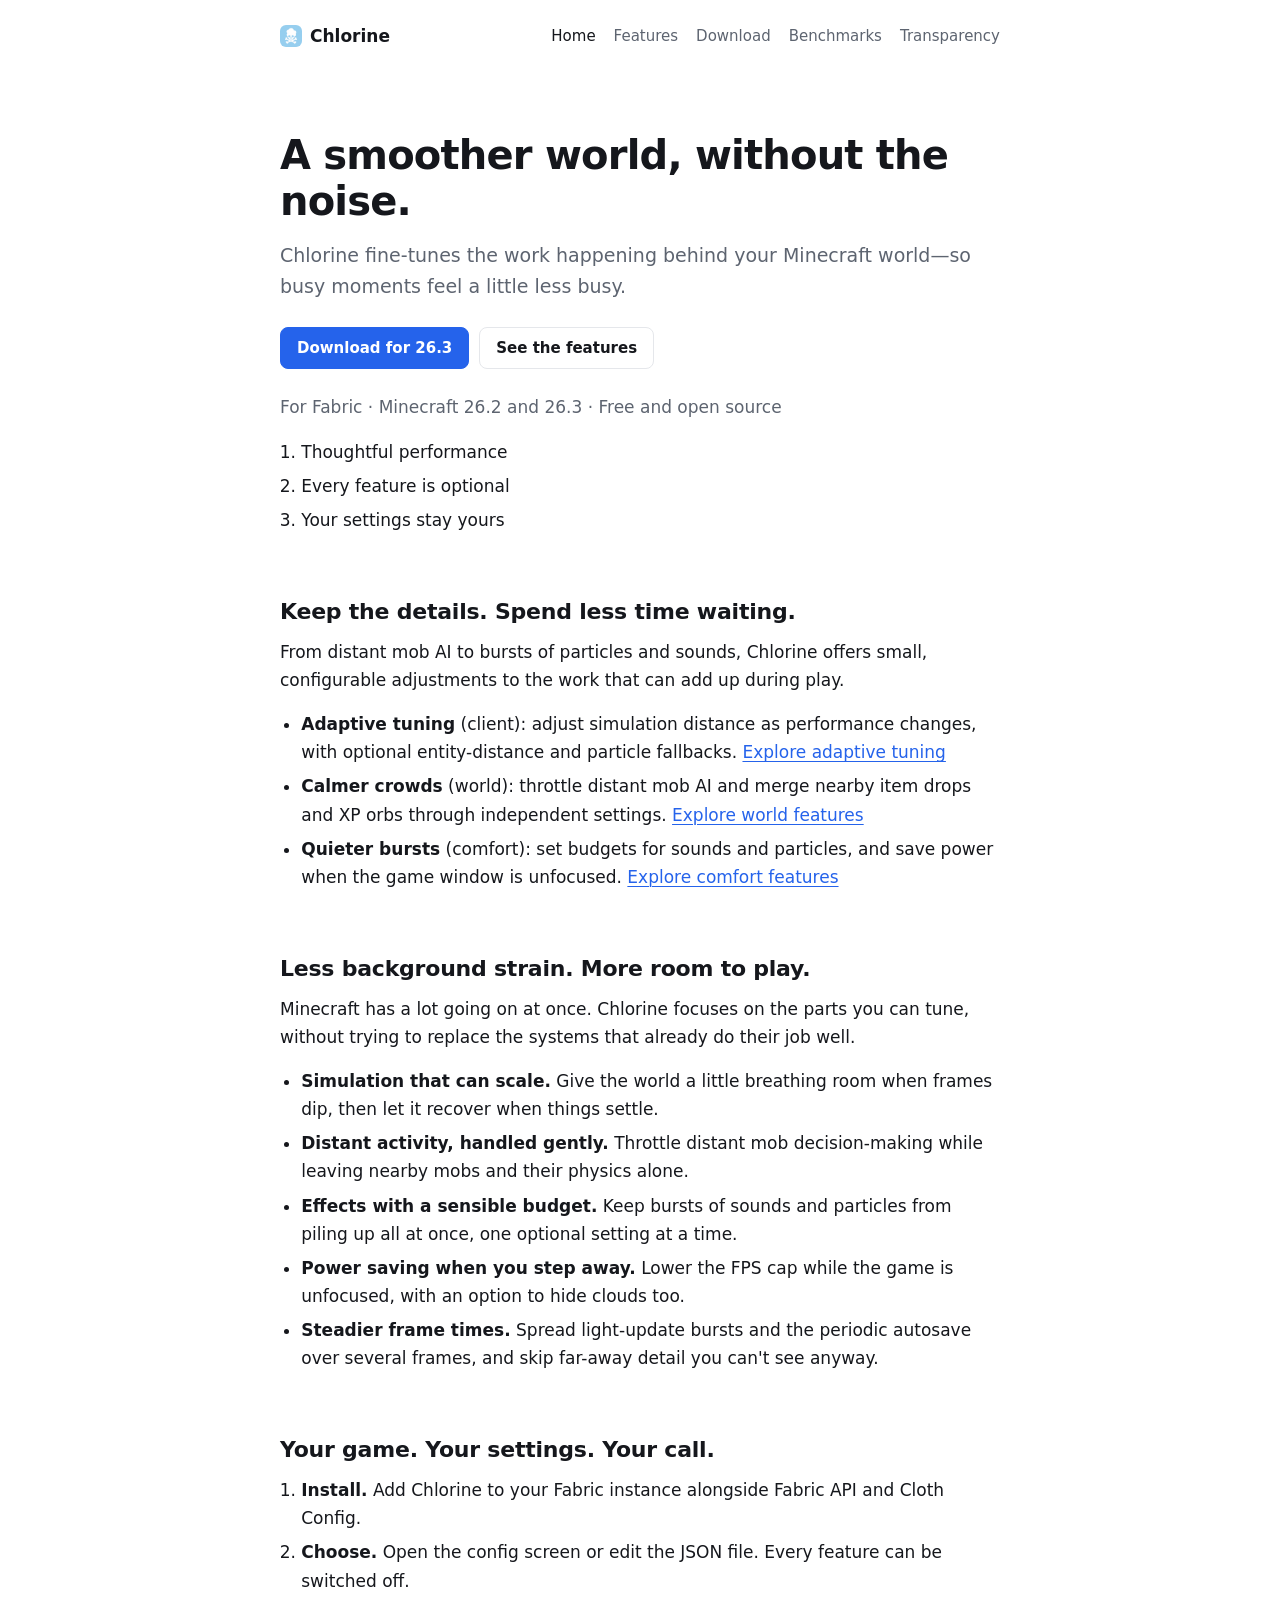
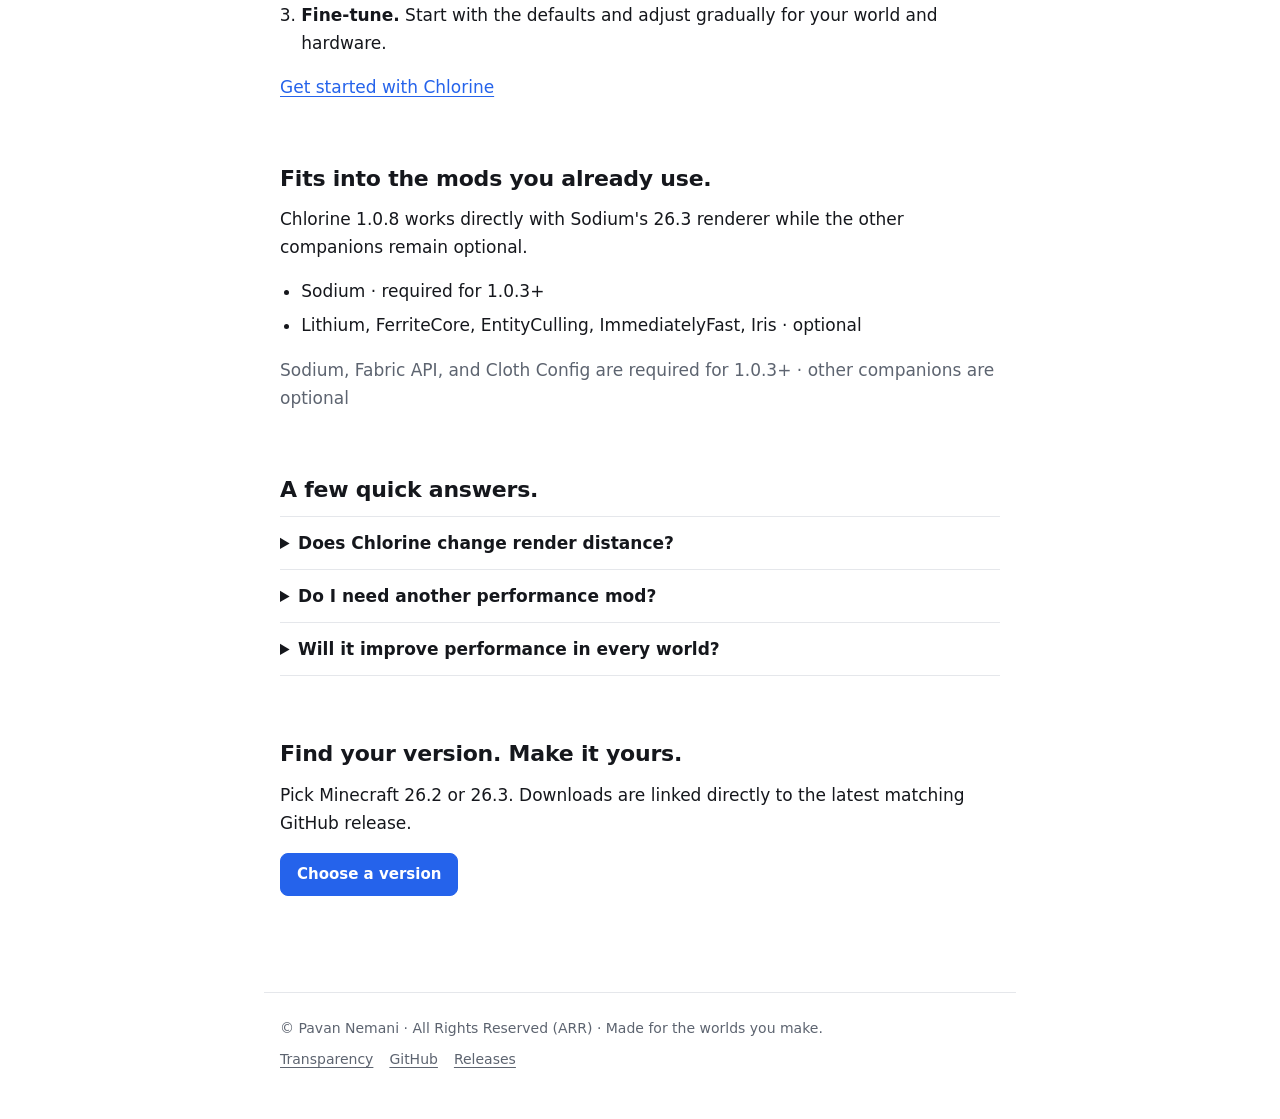
==== index.html @ cafe58a8 "Rebuild as a barebones, minimal site Plain HTML in one centred column: system fonts, one accent colo" ====
<!doctype html>
<html lang="en">
<head>
<meta charset="utf-8">
<meta name="viewport" content="width=device-width, initial-scale=1">
<meta name="description" content="Chlorine is a configurable Fabric performance and power-management mod for Minecraft.">
<title>Chlorine</title>
<link rel="icon" type="image/png" href="assets/chlorine-icon.png">
<link rel="stylesheet" href="assets/liquid-glass.css?v=2">
<link rel="stylesheet" href="assets/site.css?v=13">
<script src="assets/liquid-glass.js?v=2" data-auto defer></script>
</head>
<body>
<header class="header" data-glass="60">
  <a class="name" href="index.html"><img src="assets/chlorine-icon.png" alt="" width="22" height="22">Chlorine</a>
  <nav aria-label="Main">
    <a href="index.html" aria-current="page">Home</a>
    <a href="features.html">Features</a>
    <a href="downloads.html">Download</a>
    <a href="benchmarks.html">Benchmarks</a>
    <a href="transparency.html">Transparency</a>
  </nav>
</header>

<main>
<h1>A smoother world, without the noise.</h1>
<p class="lead">Chlorine fine-tunes the work happening behind your Minecraft world—so busy moments feel a little less busy.</p>
<div class="actions">
  <a class="button primary" href="downloads.html?version=26.3">Download for 26.3</a>
  <a class="button" href="features.html">See the features</a>
</div>
<p class="muted">For Fabric · Minecraft 26.2 and 26.3 · Free and open source</p>
<ol>
  <li>Thoughtful performance</li>
  <li>Every feature is optional</li>
  <li>Your settings stay yours</li>
</ol>

<h2>Keep the details. Spend less time waiting.</h2>
<p>From distant mob AI to bursts of particles and sounds, Chlorine offers small, configurable adjustments to the work that can add up during play.</p>
<ul>
  <li><strong>Adaptive tuning</strong> (client): adjust simulation distance as performance changes, with optional entity-distance and particle fallbacks. <a href="features.html#adaptive">Explore adaptive tuning</a></li>
  <li><strong>Calmer crowds</strong> (world): throttle distant mob AI and merge nearby item drops and XP orbs through independent settings. <a href="features.html#world">Explore world features</a></li>
  <li><strong>Quieter bursts</strong> (comfort): set budgets for sounds and particles, and save power when the game window is unfocused. <a href="features.html#comfort">Explore comfort features</a></li>
</ul>

<h2>Less background strain. More room to play.</h2>
<p>Minecraft has a lot going on at once. Chlorine focuses on the parts you can tune, without trying to replace the systems that already do their job well.</p>
<ul>
  <li><strong>Simulation that can scale.</strong> Give the world a little breathing room when frames dip, then let it recover when things settle.</li>
  <li><strong>Distant activity, handled gently.</strong> Throttle distant mob decision-making while leaving nearby mobs and their physics alone.</li>
  <li><strong>Effects with a sensible budget.</strong> Keep bursts of sounds and particles from piling up all at once, one optional setting at a time.</li>
  <li><strong>Power saving when you step away.</strong> Lower the FPS cap while the game is unfocused, with an option to hide clouds too.</li>
  <li><strong>Steadier frame times.</strong> Spread light-update bursts and the periodic autosave over several frames, and skip far-away detail you can't see anyway.</li>
</ul>

<h2>Your game. Your settings. Your call.</h2>
<ol>
  <li><strong>Install.</strong> Add Chlorine to your Fabric instance alongside Fabric API and Cloth Config.</li>
  <li><strong>Choose.</strong> Open the config screen or edit the JSON file. Every feature can be switched off.</li>
  <li><strong>Fine-tune.</strong> Start with the defaults and adjust gradually for your world and hardware.</li>
</ol>
<p><a href="downloads.html">Get started with Chlorine</a></p>

<h2>Fits into the mods you already use.</h2>
<p>Chlorine 1.0.8 works directly with Sodium's 26.3 renderer while the other companions remain optional.</p>
<ul>
  <li>Sodium · required for 1.0.3+</li>
  <li>Lithium, FerriteCore, EntityCulling, ImmediatelyFast, Iris · optional</li>
</ul>
<p class="muted">Sodium, Fabric API, and Cloth Config are required for 1.0.3+ · other companions are optional</p>

<h2>A few quick answers.</h2>
<div class="faq">
  <details><summary>Does Chlorine change render distance?</summary><p>No. Its adaptive tuning works with simulation distance; render distance is intentionally left alone to avoid expensive chunk render graph rebuilds.</p></details>
  <details><summary>Do I need another performance mod?</summary><p>For Chlorine 1.0.3+ on Minecraft 26.3, Sodium 0.9.2 or newer is required because the workload governor integrates with Sodium's renderer. Lithium, FerriteCore, EntityCulling, ImmediatelyFast, and Iris remain optional.</p></details>
  <details><summary>Will it improve performance in every world?</summary><p>Results depend on your hardware, world, entity count, and mod setup. Chlorine provides configurable tools, not a universal FPS guarantee.</p></details>
</div>

<h2>Find your version. Make it yours.</h2>
<p>Pick Minecraft 26.2 or 26.3. Downloads are linked directly to the latest matching GitHub release.</p>
<p><a class="button primary" href="downloads.html">Choose a version</a></p>
</main>

<footer>
  <p>&copy; Pavan Nemani · All Rights Reserved (ARR) · Made for the worlds you make.</p>
  <nav aria-label="Footer"><a href="transparency.html">Transparency</a><a href="https://github.com/ophidianp/chlorine">GitHub</a><a href="https://github.com/ophidianp/chlorine/releases">Releases</a></nav>
</footer>
</body>
</html>
---- assets/site.css ----
/* Chlorine website: a barebones, minimal layout.
   One centred column, system fonts, one accent colour, light/dark from the visitor's system.
   The header is the only liquid-glass surface (liquid-glass.css + .js); everything else is
   plain text, lists and tables on a flat page. */

:root {
  color-scheme: light dark;
  --accent: #2563eb;
  --on-accent: #ffffff;
  --bg: #ffffff;
  --text: #15171c;
  --muted: #5d6470;
  --line: #e5e7eb;
  --soft: #f4f5f7;
  --max: 720px;
  --mono: ui-monospace, "SF Mono", "Cascadia Mono", Menlo, Consolas, monospace;
  /* liquid glass, header only */
  --g-tint: rgba(255, 255, 255, 0.55);
  --g-edge: rgba(255, 255, 255, 0.7);
  --g-edge-dark: rgba(0, 0, 0, 0.08);
  --g-shadow-a: 0.12;
  --lens-bg: rgba(0, 0, 0, 0.05);
}
@media (prefers-color-scheme: dark) {
  :root {
    --accent: #7aa2ff;
    --on-accent: #0b0d12;
    --bg: #0d0f13;
    --text: #e7e9ee;
    --muted: #9aa1ad;
    --line: #23272f;
    --soft: #161920;
    --g-tint: rgba(13, 15, 19, 0.5);
    --g-edge: rgba(255, 255, 255, 0.1);
    --g-edge-dark: rgba(0, 0, 0, 0.4);
    --g-shadow-a: 0.3;
    --lens-bg: rgba(255, 255, 255, 0.08);
  }
}

* { box-sizing: border-box; }
html { -webkit-text-size-adjust: 100%; scroll-padding-top: 88px; }
body {
  margin: 0;
  background: var(--bg);
  color: var(--text);
  font: 17px/1.65 system-ui, -apple-system, "Segoe UI", Roboto, sans-serif;
  -webkit-font-smoothing: antialiased;
}
a { color: var(--accent); text-underline-offset: 3px; text-decoration-thickness: 1px; }
a:hover { text-decoration-thickness: 2px; }
img { max-width: 100%; height: auto; }
code, pre, kbd { font-family: var(--mono); font-size: 0.88em; }
code { padding: 0.1em 0.35em; border-radius: 4px; background: var(--soft); }
kbd { padding: 0.05em 0.4em; border: 1px solid var(--line); border-radius: 4px; white-space: nowrap; }
pre { max-width: 100%; padding: 12px 14px; border-radius: 8px; background: var(--soft); overflow-x: auto; line-height: 1.5; }
video.video { display: block; width: 100%; margin: 8px 0 16px; border-radius: 10px; background: #000; }
:focus-visible { outline: 2px solid var(--accent); outline-offset: 2px; }

/* header: the one glass element */
.header {
  position: sticky; top: 12px; z-index: 10;
  display: flex; flex-wrap: wrap; align-items: center; gap: 6px 20px;
  width: min(var(--max) + 32px, 100% - 24px);
  margin: 12px auto 0;
  padding: 10px 16px;
  border-radius: 14px;
}
.header .name { display: flex; align-items: center; gap: 8px; margin-right: auto; color: var(--text); font-weight: 650; text-decoration: none; }
.header .name img { width: 22px; height: 22px; border-radius: 6px; }
.header nav { display: flex; flex-wrap: wrap; gap: 2px 18px; }
.header nav a { color: var(--muted); font-size: 15px; text-decoration: none; }
.header nav a:hover, .header nav a[aria-current="page"] { color: var(--text); }

/* page */
main { max-width: calc(var(--max) + 32px); margin: 0 auto; padding: 72px 16px 0; }
h1 { margin: 0 0 16px; font-size: clamp(30px, 5vw, 40px); line-height: 1.15; letter-spacing: -0.02em; font-weight: 700; }
h2 { margin: 64px 0 12px; font-size: 22px; line-height: 1.3; letter-spacing: -0.01em; font-weight: 650; }
h3 { margin: 28px 0 6px; font-size: 17px; font-weight: 650; }
p, ul, ol, dl, table, pre { margin: 0 0 16px; }
ul, ol { padding-left: 1.25em; }
li { margin: 6px 0; }
.lead { font-size: 19px; color: var(--muted); }
.muted, small { color: var(--muted); }
small { font-size: 14px; }
hr { margin: 56px 0; border: 0; border-top: 1px solid var(--line); }
.note { padding: 14px 16px; border-radius: 8px; background: var(--soft); font-size: 16px; }

.actions { display: flex; flex-wrap: wrap; gap: 10px; margin: 24px 0; }
.button {
  display: inline-block; padding: 8px 16px; border: 1px solid var(--line); border-radius: 8px;
  background: none; color: var(--text); font: inherit; font-size: 15px; font-weight: 550; text-decoration: none; cursor: pointer;
}
.button:hover { border-color: var(--muted); }
.button.primary { border-color: var(--accent); background: var(--accent); color: var(--on-accent); }
.button.primary:hover { opacity: 0.9; }
.button[aria-pressed="true"] { border-color: var(--text); }
.button[aria-disabled="true"] { opacity: 0.5; pointer-events: none; }

table { width: 100%; border-collapse: collapse; font-size: 16px; }
th, td { padding: 10px 12px 10px 0; border-bottom: 1px solid var(--line); text-align: left; vertical-align: top; }
th { color: var(--muted); font-size: 14px; font-weight: 600; }
td.num, th.num { text-align: right; padding-right: 16px; font-variant-numeric: tabular-nums; white-space: nowrap; }
th:last-child, td:last-child { padding-right: 0; }
.table-wrap { overflow-x: auto; }

.faq { margin: 0 0 16px; border-top: 1px solid var(--line); }
details { padding: 12px 0; border-bottom: 1px solid var(--line); }
summary { cursor: pointer; font-weight: 600; }
details > :not(summary) { margin: 10px 0 4px; color: var(--muted); }

[hidden] { display: none !important; }

/* chat log on the Transparency page (filled in by chat.js) */
.chatlog { margin: 24px 0 16px; border: 1px solid var(--line); border-radius: 10px; }
.chatlog-head { display: flex; align-items: center; justify-content: space-between; gap: 12px; padding: 10px 14px; border-bottom: 1px solid var(--line); font-size: 14px; }
.chatlog-head b { display: block; }
#chat { height: min(70vh, 600px); overflow-y: auto; padding: 8px 14px 16px; font-size: 15px; overscroll-behavior: contain; }
#chat .day { margin: 18px 0 6px; color: var(--muted); font-size: 13px; text-align: center; }
#chat .who { margin: 14px 0 2px; color: var(--muted); font-size: 13px; font-weight: 600; }
#chat .who i { display: none; }
#chat .bubble { margin: 0 0 6px; white-space: pre-wrap; overflow-wrap: anywhere; }
#chat .bubble.me { padding-left: 10px; border-left: 2px solid var(--accent); }
#chat .bubble .tag { color: var(--muted); font-size: 13px; }
#chat pre { padding: 10px 12px; border-radius: 6px; background: var(--soft); overflow-x: auto; white-space: pre; }
#chat pre code { padding: 0; background: none; }
#chat a { color: inherit; }
.chat-empty { color: var(--muted); }
.chatlog-foot { padding: 10px 14px; border-top: 1px solid var(--line); color: var(--muted); font-size: 13px; }

footer {
  display: flex; flex-wrap: wrap; justify-content: space-between; gap: 8px 20px;
  max-width: calc(var(--max) + 32px); margin: 96px auto 0; padding: 24px 16px 48px;
  border-top: 1px solid var(--line); color: var(--muted); font-size: 14px;
}
footer nav { display: flex; flex-wrap: wrap; gap: 4px 16px; }
footer a { color: var(--muted); }
footer p { margin: 0; }

@media (max-width: 560px) {
  body { font-size: 16px; }
  .header { top: 8px; margin-top: 8px; width: calc(100% - 16px); }
  main { padding-top: 48px; }
  h2 { margin-top: 48px; }
}
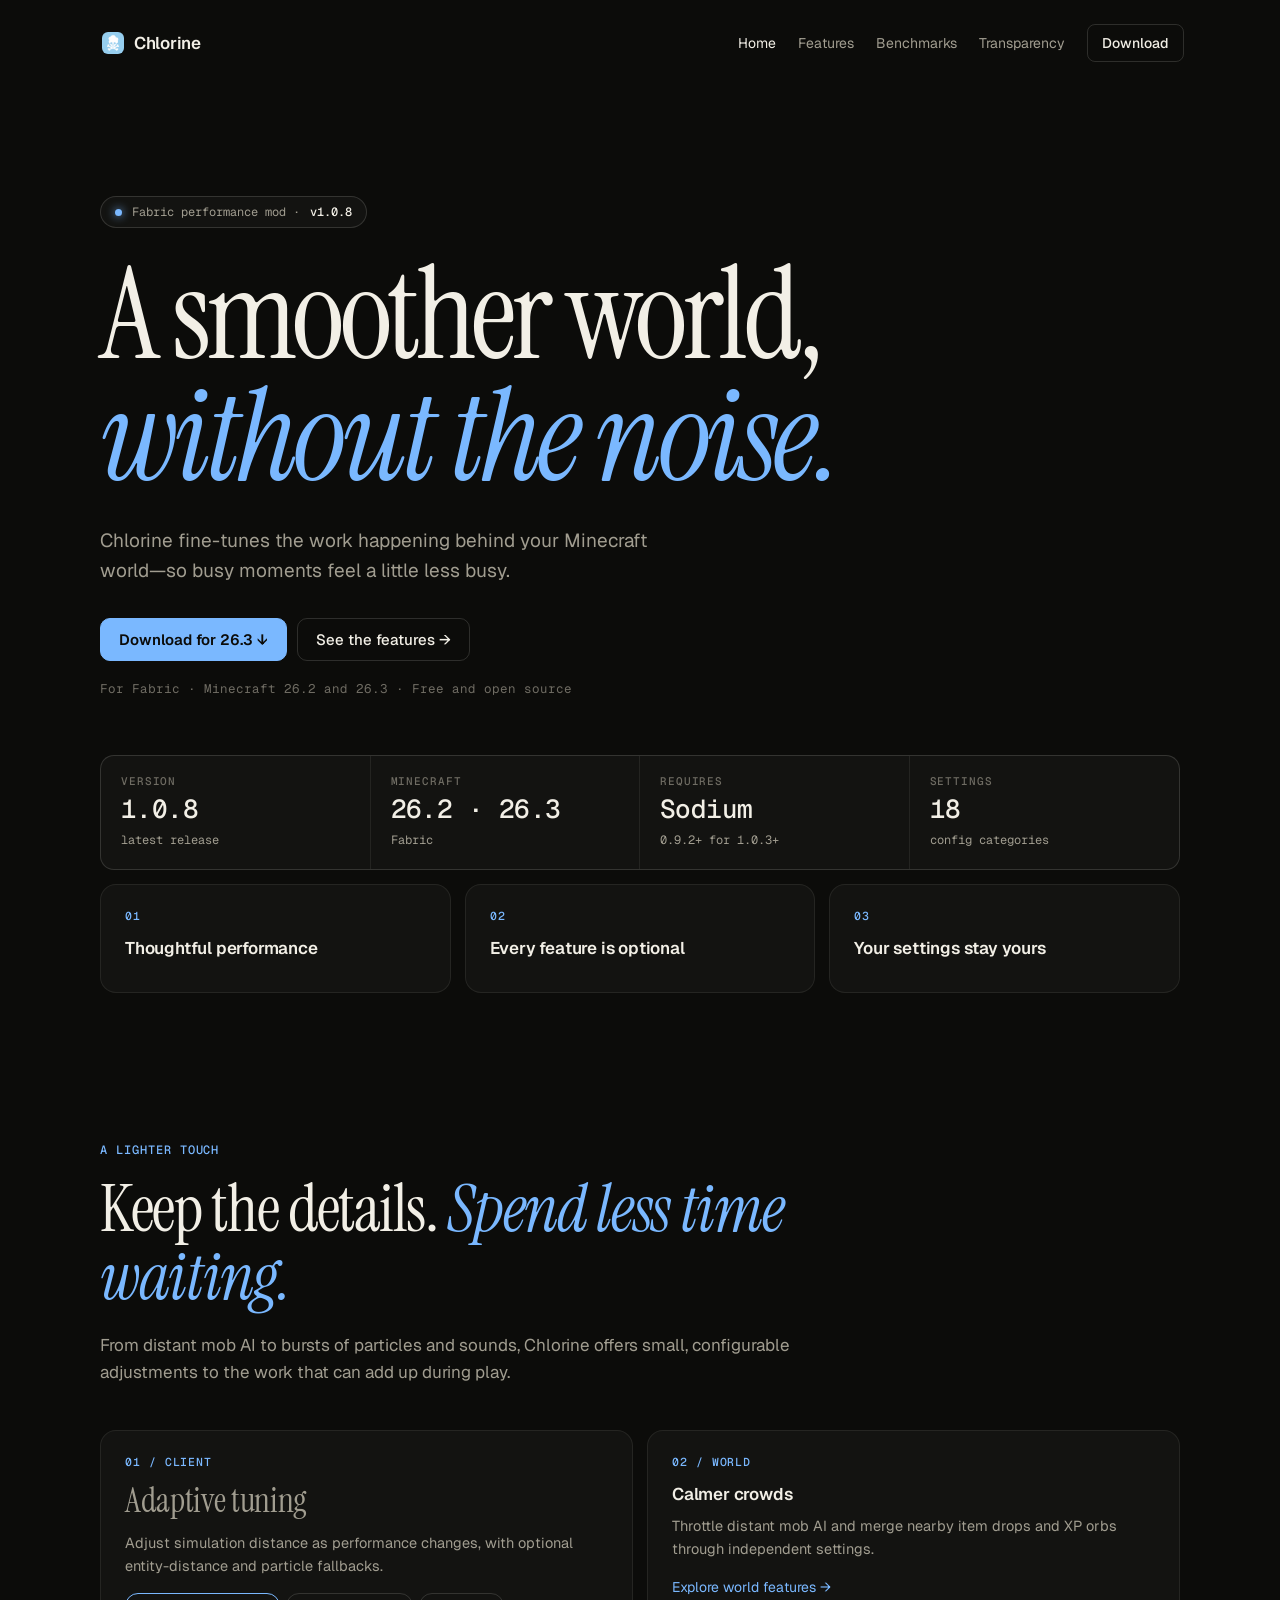
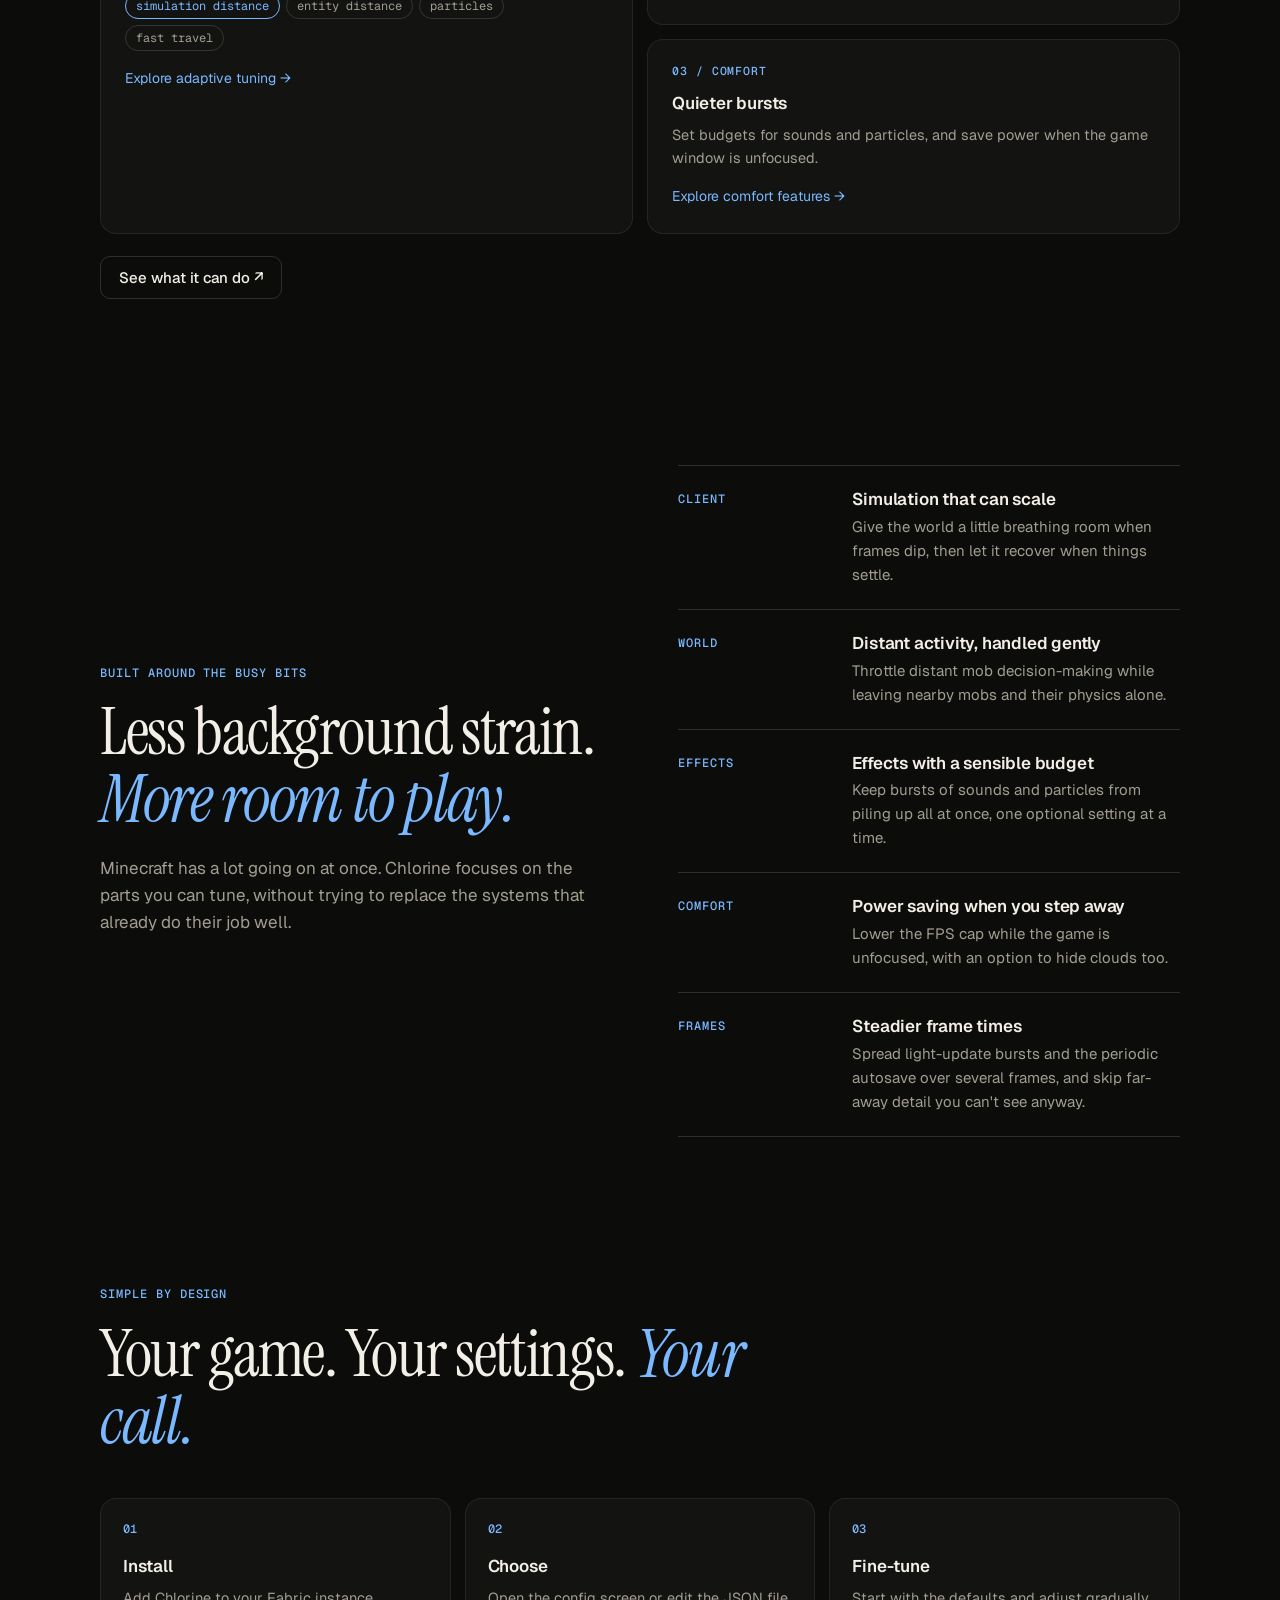
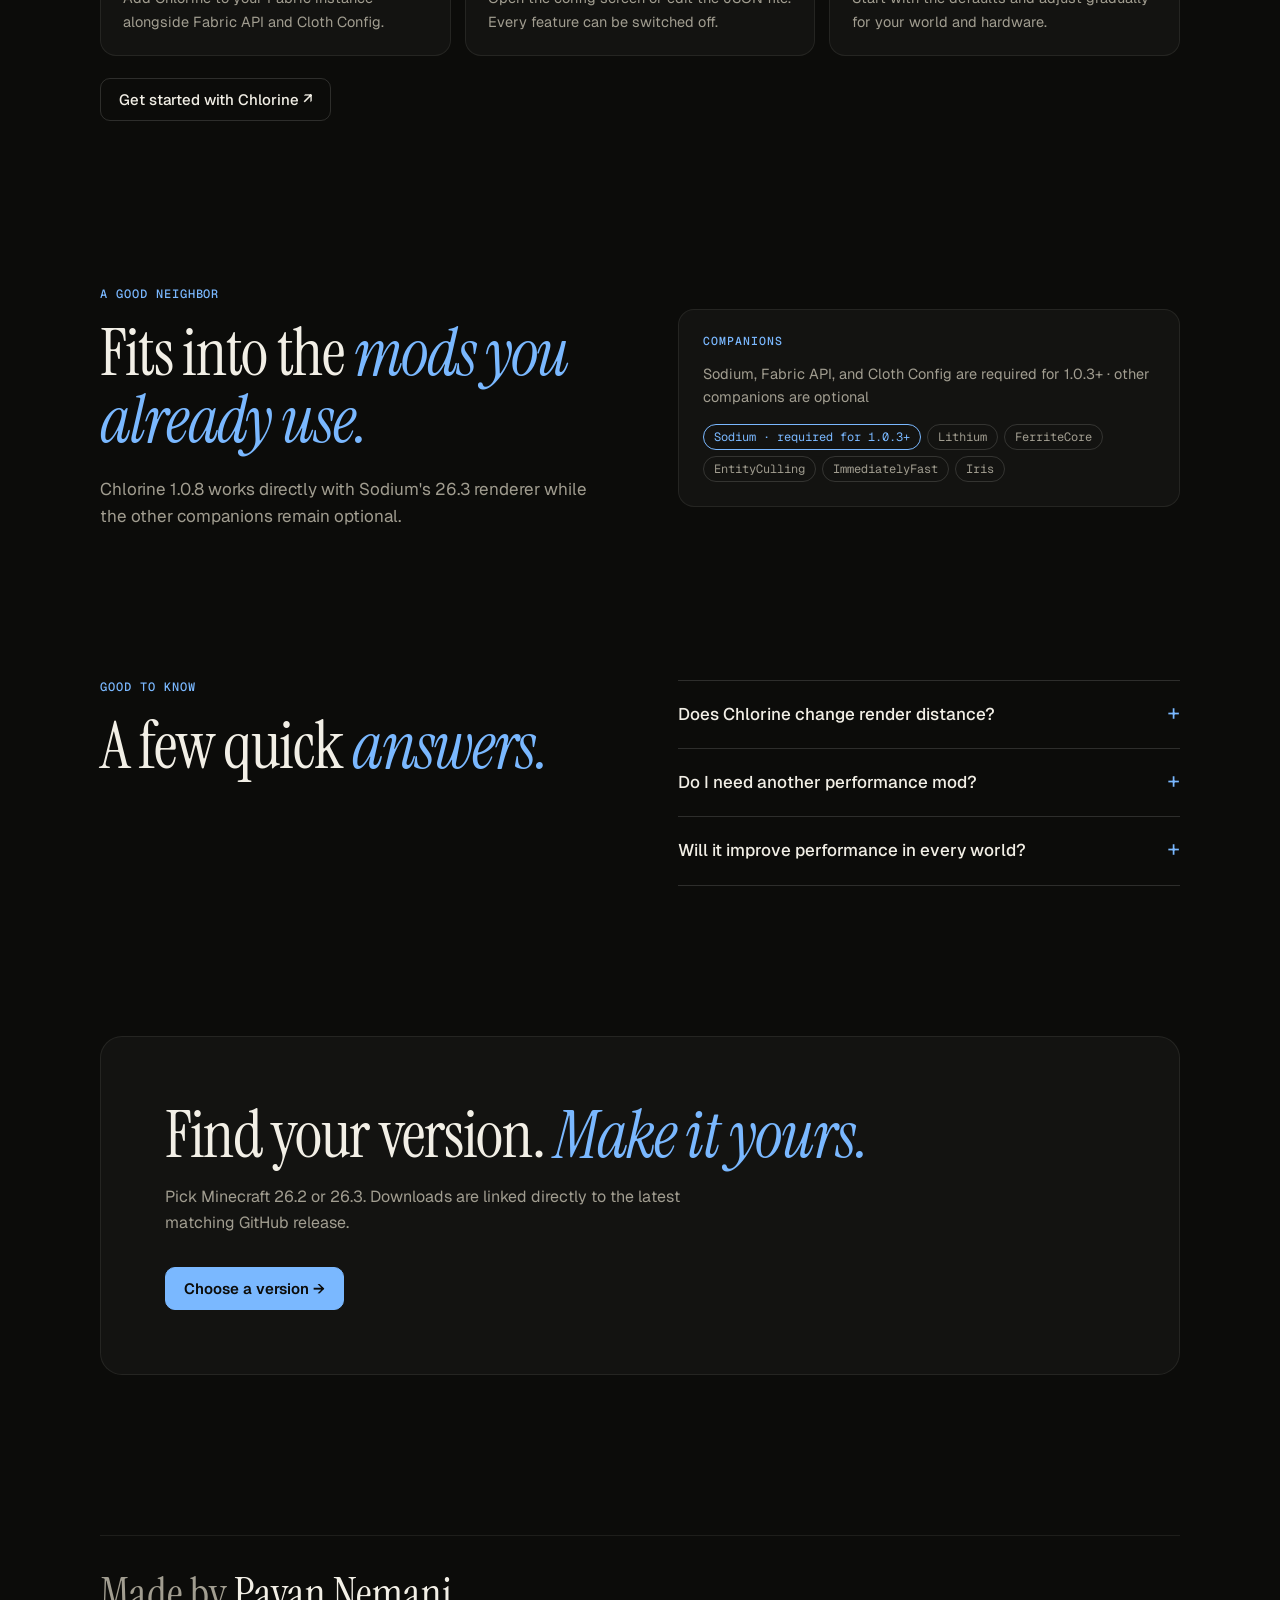
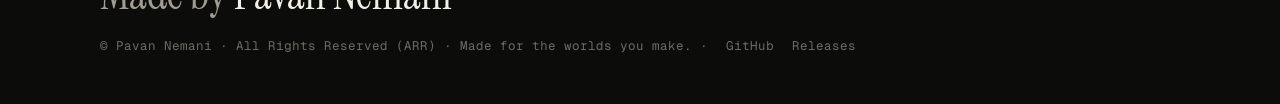
==== commit 154ac356: "Editorial redesign: serif headlines, mono labels, card and row layouts Dark, warm page inspired by m" ====
--- a/index.html
+++ b/index.html
@@ -4,10 +4,14 @@
 <meta charset="utf-8">
 <meta name="viewport" content="width=device-width, initial-scale=1">
 <meta name="description" content="Chlorine is a configurable Fabric performance and power-management mod for Minecraft.">
+<meta name="theme-color" content="#0c0c0a">
 <title>Chlorine</title>
-<link rel="icon" type="image/png" href="assets/chlorine-icon.png">
+<link rel="icon" href="assets/chlorine-icon.png">
+<link rel="preconnect" href="https://fonts.googleapis.com">
+<link rel="preconnect" href="https://fonts.gstatic.com" crossorigin>
+<link rel="stylesheet" href="https://fonts.googleapis.com/css2?family=Geist:wght@400;500;600&amp;family=Geist+Mono:wght@400;500&amp;family=Instrument+Serif:ital@0;1&amp;display=swap">
 <link rel="stylesheet" href="assets/liquid-glass.css?v=2">
-<link rel="stylesheet" href="assets/site.css?v=13">
+<link rel="stylesheet" href="assets/site.css?v=14">
 <script src="assets/liquid-glass.js?v=2" data-auto defer></script>
 </head>
 <body>
@@ -16,75 +20,95 @@
   <nav aria-label="Main">
     <a href="index.html" aria-current="page">Home</a>
     <a href="features.html">Features</a>
-    <a href="downloads.html">Download</a>
     <a href="benchmarks.html">Benchmarks</a>
     <a href="transparency.html">Transparency</a>
+    <a class="cta-link" href="downloads.html">Download</a>
   </nav>
 </header>
 
 <main>
-<h1>A smoother world, without the noise.</h1>
+<section class="wrap hero">
+<span class="badge">Fabric performance mod · <b>v1.0.8</b></span>
+<h1>A smoother world,<br><em>without the noise.</em></h1>
 <p class="lead">Chlorine fine-tunes the work happening behind your Minecraft world—so busy moments feel a little less busy.</p>
-<div class="actions">
-  <a class="button primary" href="downloads.html?version=26.3">Download for 26.3</a>
-  <a class="button" href="features.html">See the features</a>
+<div class="actions"><a class="btn primary" href="downloads.html?version=26.3">Download for 26.3 ↓</a><a class="btn" href="features.html">See the features →</a></div>
+<p class="fine">For Fabric · Minecraft 26.2 and 26.3 · Free and open source</p>
+<div class="wrap" style="width:auto;margin-top:56px"><div class="stats">
+<div class="stat"><span>Version</span><b>1.0.8</b><small>latest release</small></div>
+<div class="stat"><span>Minecraft</span><b>26.2 · 26.3</b><small>Fabric</small></div>
+<div class="stat"><span>Requires</span><b>Sodium</b><small>0.9.2+ for 1.0.3+</small></div>
+<div class="stat"><span>Settings</span><b>18</b><small>config categories</small></div>
 </div>
-<p class="muted">For Fabric · Minecraft 26.2 and 26.3 · Free and open source</p>
-<ol>
-  <li>Thoughtful performance</li>
-  <li>Every feature is optional</li>
-  <li>Your settings stay yours</li>
+</div></section>
+<section class="wrap" style="padding-top:14px">
+<div class="grid ">
+<article class="card "><p class="label">01</p><h3>Thoughtful performance</h3><p></p></article>
+<article class="card "><p class="label">02</p><h3>Every feature is optional</h3><p></p></article>
+<article class="card "><p class="label">03</p><h3>Your settings stay yours</h3><p></p></article>
+</div>
+</section>
+<section class="wrap section">
+<div class="section-head"><p class="eyebrow">A lighter touch</p>
+<h2>Keep the details. <em>Spend less time waiting.</em></h2>
+<p>From distant mob AI to bursts of particles and sounds, Chlorine offers small, configurable adjustments to the work that can add up during play.</p>
+</div>
+<div class="grid two">
+<article class="card tall"><p class="label">01 / Client</p><p class="serif">Adaptive tuning</p><p>Adjust simulation distance as performance changes, with optional entity-distance and particle fallbacks.</p><ul class="tags"><li class="on">simulation distance</li><li>entity distance</li><li>particles</li><li>fast travel</li></ul><a class="more" href="features.html#adaptive">Explore adaptive tuning →</a></article>
+<article class="card "><p class="label">02 / World</p><h3>Calmer crowds</h3><p>Throttle distant mob AI and merge nearby item drops and XP orbs through independent settings.</p><a class="more" href="features.html#world">Explore world features →</a></article>
+<article class="card "><p class="label">03 / Comfort</p><h3>Quieter bursts</h3><p>Set budgets for sounds and particles, and save power when the game window is unfocused.</p><a class="more" href="features.html#comfort">Explore comfort features →</a></article>
+</div>
+<p style="margin-top:22px"><a class="btn" href="features.html">See what it can do ↗</a></p>
+</section>
+<section class="wrap section split">
+<div class="section-head"><p class="eyebrow">Built around the busy bits</p>
+<h2>Less background strain. <em>More room to play.</em></h2>
+<p>Minecraft has a lot going on at once. Chlorine focuses on the parts you can tune, without trying to replace the systems that already do their job well.</p>
+</div>
+<div class="rows">
+<div class="row"><p class="label">Client</p><div><h3>Simulation that can scale</h3><p>Give the world a little breathing room when frames dip, then let it recover when things settle.</p></div></div>
+<div class="row"><p class="label">World</p><div><h3>Distant activity, handled gently</h3><p>Throttle distant mob decision-making while leaving nearby mobs and their physics alone.</p></div></div>
+<div class="row"><p class="label">Effects</p><div><h3>Effects with a sensible budget</h3><p>Keep bursts of sounds and particles from piling up all at once, one optional setting at a time.</p></div></div>
+<div class="row"><p class="label">Comfort</p><div><h3>Power saving when you step away</h3><p>Lower the FPS cap while the game is unfocused, with an option to hide clouds too.</p></div></div>
+<div class="row"><p class="label">Frames</p><div><h3>Steadier frame times</h3><p>Spread light-update bursts and the periodic autosave over several frames, and skip far-away detail you can't see anyway.</p></div></div>
+</div>
+</section>
+<section class="wrap section">
+<div class="section-head"><p class="eyebrow">Simple by design</p>
+<h2>Your game. Your settings. <em>Your call.</em></h2>
+</div>
+<ol class="steps">
+<li><h3>Install</h3><p>Add Chlorine to your Fabric instance alongside Fabric API and Cloth Config.</p></li>
+<li><h3>Choose</h3><p>Open the config screen or edit the JSON file. Every feature can be switched off.</p></li>
+<li><h3>Fine-tune</h3><p>Start with the defaults and adjust gradually for your world and hardware.</p></li>
 </ol>
-
-<h2>Keep the details. Spend less time waiting.</h2>
-<p>From distant mob AI to bursts of particles and sounds, Chlorine offers small, configurable adjustments to the work that can add up during play.</p>
-<ul>
-  <li><strong>Adaptive tuning</strong> (client): adjust simulation distance as performance changes, with optional entity-distance and particle fallbacks. <a href="features.html#adaptive">Explore adaptive tuning</a></li>
-  <li><strong>Calmer crowds</strong> (world): throttle distant mob AI and merge nearby item drops and XP orbs through independent settings. <a href="features.html#world">Explore world features</a></li>
-  <li><strong>Quieter bursts</strong> (comfort): set budgets for sounds and particles, and save power when the game window is unfocused. <a href="features.html#comfort">Explore comfort features</a></li>
-</ul>
-
-<h2>Less background strain. More room to play.</h2>
-<p>Minecraft has a lot going on at once. Chlorine focuses on the parts you can tune, without trying to replace the systems that already do their job well.</p>
-<ul>
-  <li><strong>Simulation that can scale.</strong> Give the world a little breathing room when frames dip, then let it recover when things settle.</li>
-  <li><strong>Distant activity, handled gently.</strong> Throttle distant mob decision-making while leaving nearby mobs and their physics alone.</li>
-  <li><strong>Effects with a sensible budget.</strong> Keep bursts of sounds and particles from piling up all at once, one optional setting at a time.</li>
-  <li><strong>Power saving when you step away.</strong> Lower the FPS cap while the game is unfocused, with an option to hide clouds too.</li>
-  <li><strong>Steadier frame times.</strong> Spread light-update bursts and the periodic autosave over several frames, and skip far-away detail you can't see anyway.</li>
-</ul>
-
-<h2>Your game. Your settings. Your call.</h2>
-<ol>
-  <li><strong>Install.</strong> Add Chlorine to your Fabric instance alongside Fabric API and Cloth Config.</li>
-  <li><strong>Choose.</strong> Open the config screen or edit the JSON file. Every feature can be switched off.</li>
-  <li><strong>Fine-tune.</strong> Start with the defaults and adjust gradually for your world and hardware.</li>
-</ol>
-<p><a href="downloads.html">Get started with Chlorine</a></p>
-
-<h2>Fits into the mods you already use.</h2>
+<p style="margin-top:22px"><a class="btn" href="downloads.html">Get started with Chlorine ↗</a></p>
+</section>
+<section class="wrap section split">
+<div class="section-head"><p class="eyebrow">A good neighbor</p>
+<h2>Fits into the <em>mods you already use.</em></h2>
 <p>Chlorine 1.0.8 works directly with Sodium's 26.3 renderer while the other companions remain optional.</p>
-<ul>
-  <li>Sodium · required for 1.0.3+</li>
-  <li>Lithium, FerriteCore, EntityCulling, ImmediatelyFast, Iris · optional</li>
-</ul>
-<p class="muted">Sodium, Fabric API, and Cloth Config are required for 1.0.3+ · other companions are optional</p>
-
-<h2>A few quick answers.</h2>
+</div>
+<article class="card "><p class="label">Companions</p><p>Sodium, Fabric API, and Cloth Config are required for 1.0.3+ · other companions are optional</p><ul class="tags"><li class="on">Sodium · required for 1.0.3+</li><li>Lithium</li><li>FerriteCore</li><li>EntityCulling</li><li>ImmediatelyFast</li><li>Iris</li></ul></article></section>
+<section class="wrap section split" style="align-items:start">
+<div class="section-head"><p class="eyebrow">Good to know</p>
+<h2>A few quick <em>answers.</em></h2>
+</div>
 <div class="faq">
-  <details><summary>Does Chlorine change render distance?</summary><p>No. Its adaptive tuning works with simulation distance; render distance is intentionally left alone to avoid expensive chunk render graph rebuilds.</p></details>
-  <details><summary>Do I need another performance mod?</summary><p>For Chlorine 1.0.3+ on Minecraft 26.3, Sodium 0.9.2 or newer is required because the workload governor integrates with Sodium's renderer. Lithium, FerriteCore, EntityCulling, ImmediatelyFast, and Iris remain optional.</p></details>
-  <details><summary>Will it improve performance in every world?</summary><p>Results depend on your hardware, world, entity count, and mod setup. Chlorine provides configurable tools, not a universal FPS guarantee.</p></details>
+<details><summary>Does Chlorine change render distance?</summary><p>No. Its adaptive tuning works with simulation distance; render distance is intentionally left alone to avoid expensive chunk render graph rebuilds.</p></details>
+<details><summary>Do I need another performance mod?</summary><p>For Chlorine 1.0.3+ on Minecraft 26.3, Sodium 0.9.2 or newer is required because the workload governor integrates with Sodium's renderer. Lithium, FerriteCore, EntityCulling, ImmediatelyFast, and Iris remain optional.</p></details>
+<details><summary>Will it improve performance in every world?</summary><p>Results depend on your hardware, world, entity count, and mod setup. Chlorine provides configurable tools, not a universal FPS guarantee.</p></details>
 </div>
-
-<h2>Find your version. Make it yours.</h2>
+</section>
+<section class="wrap"><div class="cta">
+<h2>Find your version. <em>Make it yours.</em></h2>
 <p>Pick Minecraft 26.2 or 26.3. Downloads are linked directly to the latest matching GitHub release.</p>
-<p><a class="button primary" href="downloads.html">Choose a version</a></p>
+<div class="actions"><a class="btn primary" href="downloads.html">Choose a version →</a></div>
+</div></section>
 </main>
 
 <footer>
-  <p>&copy; Pavan Nemani · All Rights Reserved (ARR) · Made for the worlds you make.</p>
-  <nav aria-label="Footer"><a href="transparency.html">Transparency</a><a href="https://github.com/ophidianp/chlorine">GitHub</a><a href="https://github.com/ophidianp/chlorine/releases">Releases</a></nav>
+  <p class="made"><span>Made by</span> Pavan Nemani</p>
+  <p class="fine">&copy; Pavan Nemani · All Rights Reserved (ARR) · Made for the worlds you make. · <a href="https://github.com/ophidianp/chlorine">GitHub</a> <a href="https://github.com/ophidianp/chlorine/releases">Releases</a></p>
 </footer>
 </body>
 </html>
--- a/assets/site.css
+++ b/assets/site.css
@@ -1,145 +1,231 @@
-/* Chlorine website: a barebones, minimal layout.
-   One centred column, system fonts, one accent colour, light/dark from the visitor's system.
-   The header is the only liquid-glass surface (liquid-glass.css + .js); everything else is
-   plain text, lists and tables on a flat page. */
+/* Chlorine website. Dark, warm and editorial: big serif headlines with one italic accent
+   word, small mono labels, bordered dark cards and ruled rows (inspired by mnemoai.web.app).
+   The header is the only liquid-glass surface (liquid-glass.css + .js). Fonts: Instrument
+   Serif (headlines), Geist (text), Geist Mono (labels and code), loaded in each page's head. */
 
 :root {
-  color-scheme: light dark;
-  --accent: #2563eb;
-  --on-accent: #ffffff;
-  --bg: #ffffff;
-  --text: #15171c;
-  --muted: #5d6470;
-  --line: #e5e7eb;
-  --soft: #f4f5f7;
-  --max: 720px;
-  --mono: ui-monospace, "SF Mono", "Cascadia Mono", Menlo, Consolas, monospace;
-  /* liquid glass, header only */
-  --g-tint: rgba(255, 255, 255, 0.55);
-  --g-edge: rgba(255, 255, 255, 0.7);
-  --g-edge-dark: rgba(0, 0, 0, 0.08);
-  --g-shadow-a: 0.12;
-  --lens-bg: rgba(0, 0, 0, 0.05);
-}
-@media (prefers-color-scheme: dark) {
-  :root {
-    --accent: #7aa2ff;
-    --on-accent: #0b0d12;
-    --bg: #0d0f13;
-    --text: #e7e9ee;
-    --muted: #9aa1ad;
-    --line: #23272f;
-    --soft: #161920;
-    --g-tint: rgba(13, 15, 19, 0.5);
-    --g-edge: rgba(255, 255, 255, 0.1);
-    --g-edge-dark: rgba(0, 0, 0, 0.4);
-    --g-shadow-a: 0.3;
-    --lens-bg: rgba(255, 255, 255, 0.08);
-  }
+  color-scheme: dark;
+  --accent: #7ab8ff;
+  --accent-ink: #0b0b09;
+  --bg: #0c0c0a;
+  --surface: #131311;
+  --surface-2: #1a1a17;
+  --line: rgba(242, 239, 230, 0.08);
+  --line-2: rgba(242, 239, 230, 0.15);
+  --text: #f2efe6;
+  --muted: #a19d90;
+  --faint: #6f6c63;
+  --ok: #8fe3a8;
+  --warn: #ffbf73;
+  --serif: "Instrument Serif", Georgia, serif;
+  --sans: "Geist", -apple-system, system-ui, "Segoe UI", sans-serif;
+  --mono: "Geist Mono", ui-monospace, "SF Mono", Menlo, Consolas, monospace;
+  --wrap: 1080px;
+  /* liquid glass (header only) */
+  --g-tint: rgba(12, 12, 10, 0.55);
+  --g-edge: rgba(255, 255, 255, 0.08);
+  --g-edge-dark: rgba(0, 0, 0, 0.5);
+  --lens-bg: rgba(255, 255, 255, 0.08);
 }
 
 * { box-sizing: border-box; }
-html { -webkit-text-size-adjust: 100%; scroll-padding-top: 88px; }
-body {
-  margin: 0;
-  background: var(--bg);
-  color: var(--text);
-  font: 17px/1.65 system-ui, -apple-system, "Segoe UI", Roboto, sans-serif;
-  -webkit-font-smoothing: antialiased;
-}
-a { color: var(--accent); text-underline-offset: 3px; text-decoration-thickness: 1px; }
-a:hover { text-decoration-thickness: 2px; }
+html { -webkit-text-size-adjust: 100%; scroll-padding-top: 96px; }
+body { margin: 0; background: var(--bg); color: var(--text); font: 16px/1.6 var(--sans); -webkit-font-smoothing: antialiased; }
+a { color: inherit; text-underline-offset: 3px; }
 img { max-width: 100%; height: auto; }
-code, pre, kbd { font-family: var(--mono); font-size: 0.88em; }
-code { padding: 0.1em 0.35em; border-radius: 4px; background: var(--soft); }
-kbd { padding: 0.05em 0.4em; border: 1px solid var(--line); border-radius: 4px; white-space: nowrap; }
-pre { max-width: 100%; padding: 12px 14px; border-radius: 8px; background: var(--soft); overflow-x: auto; line-height: 1.5; }
-video.video { display: block; width: 100%; margin: 8px 0 16px; border-radius: 10px; background: #000; }
+::selection { background: var(--accent); color: var(--accent-ink); }
 :focus-visible { outline: 2px solid var(--accent); outline-offset: 2px; }
-
-/* header: the one glass element */
+code, kbd, pre { font-family: var(--mono); }
+code { padding: 0.12em 0.45em; border: 1px solid var(--line); border-radius: 5px; background: var(--surface-2); font-size: 0.86em; }
+kbd { padding: 0.08em 0.45em; border: 1px solid var(--line-2); border-bottom-width: 2px; border-radius: 5px; background: var(--surface-2); font-size: 0.82em; white-space: nowrap; }
+[hidden] { display: none !important; }
+.wrap { width: min(var(--wrap), 100% - 48px); margin-inline: auto; }
+
+/* ---------- header: the one glass element ---------- */
 .header {
-  position: sticky; top: 12px; z-index: 10;
-  display: flex; flex-wrap: wrap; align-items: center; gap: 6px 20px;
-  width: min(var(--max) + 32px, 100% - 24px);
-  margin: 12px auto 0;
-  padding: 10px 16px;
-  border-radius: 14px;
-}
-.header .name { display: flex; align-items: center; gap: 8px; margin-right: auto; color: var(--text); font-weight: 650; text-decoration: none; }
+  position: sticky; top: 14px; z-index: 20;
+  display: flex; flex-wrap: wrap; align-items: center; gap: 8px 26px;
+  width: min(var(--wrap) + 32px, 100% - 24px); margin: 14px auto 0;
+  padding: 10px 12px 10px 18px; border-radius: 14px;
+}
+.header .name { display: flex; align-items: center; gap: 10px; margin-right: auto; font-size: 17px; font-weight: 600; letter-spacing: -0.3px; text-decoration: none; }
 .header .name img { width: 22px; height: 22px; border-radius: 6px; }
-.header nav { display: flex; flex-wrap: wrap; gap: 2px 18px; }
-.header nav a { color: var(--muted); font-size: 15px; text-decoration: none; }
+.header nav { display: flex; flex-wrap: wrap; align-items: center; gap: 4px 22px; }
+.header nav a { color: var(--muted); font-size: 14px; text-decoration: none; }
 .header nav a:hover, .header nav a[aria-current="page"] { color: var(--text); }
-
-/* page */
-main { max-width: calc(var(--max) + 32px); margin: 0 auto; padding: 72px 16px 0; }
-h1 { margin: 0 0 16px; font-size: clamp(30px, 5vw, 40px); line-height: 1.15; letter-spacing: -0.02em; font-weight: 700; }
-h2 { margin: 64px 0 12px; font-size: 22px; line-height: 1.3; letter-spacing: -0.01em; font-weight: 650; }
-h3 { margin: 28px 0 6px; font-size: 17px; font-weight: 650; }
-p, ul, ol, dl, table, pre { margin: 0 0 16px; }
-ul, ol { padding-left: 1.25em; }
-li { margin: 6px 0; }
-.lead { font-size: 19px; color: var(--muted); }
-.muted, small { color: var(--muted); }
-small { font-size: 14px; }
-hr { margin: 56px 0; border: 0; border-top: 1px solid var(--line); }
-.note { padding: 14px 16px; border-radius: 8px; background: var(--soft); font-size: 16px; }
-
-.actions { display: flex; flex-wrap: wrap; gap: 10px; margin: 24px 0; }
-.button {
-  display: inline-block; padding: 8px 16px; border: 1px solid var(--line); border-radius: 8px;
-  background: none; color: var(--text); font: inherit; font-size: 15px; font-weight: 550; text-decoration: none; cursor: pointer;
-}
-.button:hover { border-color: var(--muted); }
-.button.primary { border-color: var(--accent); background: var(--accent); color: var(--on-accent); }
-.button.primary:hover { opacity: 0.9; }
-.button[aria-pressed="true"] { border-color: var(--text); }
-.button[aria-disabled="true"] { opacity: 0.5; pointer-events: none; }
-
-table { width: 100%; border-collapse: collapse; font-size: 16px; }
-th, td { padding: 10px 12px 10px 0; border-bottom: 1px solid var(--line); text-align: left; vertical-align: top; }
-th { color: var(--muted); font-size: 14px; font-weight: 600; }
-td.num, th.num { text-align: right; padding-right: 16px; font-variant-numeric: tabular-nums; white-space: nowrap; }
+.header .cta-link { padding: 7px 14px; border: 1px solid var(--line-2); border-radius: 8px; color: var(--text); font-size: 14px; font-weight: 500; text-decoration: none; }
+.header .cta-link:hover { border-color: var(--muted); }
+
+/* ---------- type ---------- */
+h1, h2 { margin: 0; font-family: var(--serif); font-weight: 400; }
+h1 { font-size: clamp(56px, 10vw, 128px); line-height: 0.95; letter-spacing: -0.035em; }
+h2 { font-size: clamp(40px, 5.4vw, 66px); line-height: 1.02; letter-spacing: -0.02em; }
+h1 em, h2 em, .serif em { color: var(--accent); font-style: italic; }
+h3 { margin: 0 0 8px; font-size: 17px; font-weight: 600; letter-spacing: -0.2px; line-height: 1.35; }
+p { margin: 0 0 16px; }
+.lead { max-width: 580px; color: var(--muted); font-size: 19px; }
+.muted { color: var(--muted); }
+.eyebrow { margin: 0 0 18px; color: var(--accent); font: 500 12px/1.2 var(--mono); letter-spacing: 0.08em; text-transform: uppercase; }
+.fine { color: var(--faint); font: 12.5px/1.6 var(--mono); }
+
+/* ---------- hero ---------- */
+.hero { padding: clamp(72px, 10vw, 124px) 0 0; }
+.hero h1 { margin: 26px 0 28px; }
+.badge { display: inline-flex; align-items: center; gap: 10px; padding: 7px 14px; border: 1px solid var(--line-2); border-radius: 999px; background: var(--surface); color: var(--muted); font: 12px var(--mono); }
+.badge::before { content: ""; width: 7px; height: 7px; border-radius: 50%; background: var(--accent); box-shadow: 0 0 10px var(--accent); }
+.badge b { color: var(--text); font-weight: 500; }
+.actions { display: flex; flex-wrap: wrap; gap: 10px; margin-top: 32px; }
+.hero .fine { margin-top: 18px; }
+.btn {
+  display: inline-flex; align-items: center; gap: 8px; padding: 11px 18px;
+  border: 1px solid var(--line-2); border-radius: 10px; background: none; color: var(--text);
+  font: 500 15px var(--sans); text-decoration: none; cursor: pointer;
+}
+.btn:hover { border-color: var(--muted); }
+.btn.primary { border-color: var(--accent); background: var(--accent); color: var(--accent-ink); font-weight: 600; }
+.btn.primary:hover { filter: brightness(1.08); }
+.btn[aria-pressed="true"] { border-color: var(--accent); color: var(--accent); }
+.btn[aria-disabled="true"] { opacity: 0.5; pointer-events: none; }
+
+/* command card */
+.cmd { max-width: 640px; margin-top: 36px; border: 1px solid var(--line-2); border-radius: 12px; background: var(--surface); overflow: hidden; }
+.cmd-tabs { display: flex; gap: 20px; padding: 0 16px; border-bottom: 1px solid var(--line); color: var(--muted); font-size: 13px; }
+.cmd-tabs span { padding: 11px 0; }
+.cmd-tabs span:first-child { color: var(--text); box-shadow: inset 0 -2px var(--accent); }
+.cmd-line { display: flex; align-items: center; gap: 12px; padding: 14px 16px 10px; font: 13.5px var(--mono); }
+.cmd-line > span { color: var(--accent); }
+.cmd-line code { flex: 1; padding: 0; border: 0; background: none; font-size: inherit; white-space: nowrap; overflow-x: auto; }
+.cmd-line button { flex: none; padding: 6px 12px; border: 0; border-radius: 6px; background: var(--accent); color: var(--accent-ink); font: 600 12px var(--sans); cursor: pointer; }
+.cmd-hint { padding: 0 16px 14px; color: var(--faint); font-size: 12.5px; }
+
+/* ---------- sections ---------- */
+.section { padding-top: clamp(96px, 12vw, 150px); }
+.section-head { max-width: 720px; margin-bottom: 44px; }
+.section-head > p:not(.eyebrow) { margin: 22px 0 0; color: var(--muted); font-size: 17px; }
+.split { display: grid; grid-template-columns: minmax(0, 1fr) minmax(0, 1fr); gap: clamp(32px, 6vw, 80px); align-items: center; }
+.split .section-head { margin-bottom: 0; }
+
+/* cards */
+.grid { display: grid; grid-template-columns: repeat(3, minmax(0, 1fr)); gap: 14px; }
+.grid.two { grid-template-columns: repeat(2, minmax(0, 1fr)); }
+.grid.four { grid-template-columns: repeat(4, minmax(0, 1fr)); }
+.card { padding: 24px; border: 1px solid var(--line); border-radius: 16px; background: var(--surface); }
+.card.wide { grid-column: span 2; }
+.card.tall { grid-row: span 2; }
+.card .label { margin: 0 0 14px; color: var(--accent); font: 500 11.5px/1.2 var(--mono); letter-spacing: 0.08em; text-transform: uppercase; }
+.card p { margin: 0; color: var(--muted); font-size: 14.5px; line-height: 1.6; }
+.card p + p { margin-top: 10px; }
+.card .more { display: inline-block; margin-top: 16px; color: var(--accent); font-size: 14px; text-decoration: none; }
+.card .more:hover { text-decoration: underline; }
+.card .serif { margin: 0 0 12px; font: 400 34px/1.05 var(--serif); letter-spacing: -0.01em; }
+.tags { display: flex; flex-wrap: wrap; gap: 6px; margin: 16px 0 0; padding: 0; list-style: none; }
+.tags li { padding: 4px 10px; border: 1px solid var(--line-2); border-radius: 999px; color: var(--muted); font: 12px var(--mono); }
+.tags li.on { border-color: var(--accent); color: var(--accent); }
+.tags li.off { text-decoration: line-through; color: var(--faint); }
+
+/* ruled rows: a mono label on the left, content on the right */
+.rows { border-top: 1px solid var(--line-2); }
+.row { display: grid; grid-template-columns: 150px minmax(0, 1fr); gap: 24px; padding: 22px 0; border-bottom: 1px solid var(--line-2); }
+.row > .label { padding-top: 3px; color: var(--accent); font: 500 12px/1.4 var(--mono); letter-spacing: 0.08em; text-transform: uppercase; }
+.row h3 { margin: 0 0 4px; }
+.row p { margin: 0; color: var(--muted); font-size: 15px; }
+.row .meta { color: var(--faint); font: 12px var(--mono); }
+.row-items { display: grid; grid-template-columns: repeat(auto-fit, minmax(210px, 1fr)); gap: 18px 28px; }
+
+/* stats strip */
+.stats { display: grid; grid-template-columns: repeat(auto-fit, minmax(150px, 1fr)); border: 1px solid var(--line-2); border-radius: 14px; background: var(--surface); overflow: hidden; }
+.stat { padding: 18px 20px; border-right: 1px solid var(--line); }
+.stat:last-child { border-right: 0; }
+.stat > span { display: block; color: var(--faint); font: 500 11px var(--mono); letter-spacing: 0.08em; text-transform: uppercase; }
+.stat b { display: block; margin-top: 6px; font: 500 26px/1.2 var(--mono); letter-spacing: -0.02em; }
+.stat small { color: var(--muted); font: 12px var(--mono); }
+
+/* steps */
+.steps { display: grid; grid-template-columns: repeat(3, minmax(0, 1fr)); gap: 14px; margin: 0; padding: 0; list-style: none; counter-reset: step; }
+.steps li { padding: 22px; border: 1px solid var(--line); border-radius: 16px; background: var(--surface); counter-increment: step; }
+.steps li::before { content: counter(step, decimal-leading-zero); display: block; margin-bottom: 18px; color: var(--accent); font: 500 12px var(--mono); }
+.steps li p { margin: 0; color: var(--muted); font-size: 14.5px; }
+
+/* tables */
+.table-card { padding: 4px 22px 8px; border: 1px solid var(--line); border-radius: 16px; background: var(--surface); overflow-x: auto; }
+table { width: 100%; border-collapse: collapse; font-size: 14.5px; }
+th, td { padding: 12px 16px 12px 0; border-bottom: 1px solid var(--line); text-align: left; vertical-align: top; }
+tr:last-child > * { border-bottom: 0; }
+thead th { color: var(--faint); font: 500 11px var(--mono); letter-spacing: 0.08em; text-transform: uppercase; border-bottom: 1px solid var(--line-2) !important; }
+tbody th { color: var(--muted); font-weight: 500; }
+td.num, th.num { text-align: right; font-family: var(--mono); font-variant-numeric: tabular-nums; white-space: nowrap; }
 th:last-child, td:last-child { padding-right: 0; }
-.table-wrap { overflow-x: auto; }
-
-.faq { margin: 0 0 16px; border-top: 1px solid var(--line); }
-details { padding: 12px 0; border-bottom: 1px solid var(--line); }
-summary { cursor: pointer; font-weight: 600; }
-details > :not(summary) { margin: 10px 0 4px; color: var(--muted); }
-
-[hidden] { display: none !important; }
-
-/* chat log on the Transparency page (filled in by chat.js) */
-.chatlog { margin: 24px 0 16px; border: 1px solid var(--line); border-radius: 10px; }
-.chatlog-head { display: flex; align-items: center; justify-content: space-between; gap: 12px; padding: 10px 14px; border-bottom: 1px solid var(--line); font-size: 14px; }
+td small { display: block; color: var(--faint); font-size: 13px; }
+.pill { display: inline-block; padding: 2px 9px; border: 1px solid var(--line-2); border-radius: 999px; color: var(--muted); font: 12px var(--mono); white-space: nowrap; }
+.pill.ok { border-color: color-mix(in srgb, var(--ok) 45%, transparent); color: var(--ok); }
+.pill.warn { border-color: color-mix(in srgb, var(--warn) 45%, transparent); color: var(--warn); }
+
+/* code */
+pre { margin: 0; padding: 20px 22px; border: 1px solid var(--line); border-radius: 14px; background: var(--surface); color: var(--text); font-size: 13px; line-height: 1.7; overflow-x: auto; }
+pre b { color: var(--accent); font-weight: 500; }
+
+/* FAQ */
+.faq { border-top: 1px solid var(--line-2); }
+.faq details { border-bottom: 1px solid var(--line-2); }
+.faq summary { display: flex; justify-content: space-between; gap: 16px; padding: 20px 0; font-size: 17px; font-weight: 500; list-style: none; cursor: pointer; }
+.faq summary::-webkit-details-marker { display: none; }
+.faq summary::after { content: "+"; color: var(--accent); font: 400 22px/1 var(--mono); }
+.faq details[open] summary::after { content: "−"; }
+.faq details > :not(summary) { max-width: 680px; margin: 0 0 20px; color: var(--muted); }
+
+/* note */
+.note { padding: 16px 18px; border: 1px solid var(--line); border-left: 2px solid var(--accent); border-radius: 10px; background: var(--surface); color: var(--muted); font-size: 15px; }
+.note strong { color: var(--text); }
+
+/* figures and video */
+figure { margin: 0; }
+figure img, video.video { display: block; width: 100%; border: 1px solid var(--line); border-radius: 16px; background: #000; }
+figcaption { margin-top: 10px; color: var(--faint); font: 12.5px var(--mono); }
+
+/* closing band */
+.cta { margin-top: clamp(96px, 12vw, 150px); padding: clamp(36px, 6vw, 64px); border: 1px solid var(--line); border-radius: 22px; background: var(--surface); }
+.cta h2 { margin-bottom: 16px; }
+.cta p { max-width: 560px; color: var(--muted); }
+
+/* chat log (Transparency page; filled in by chat.js) */
+.chatlog { border: 1px solid var(--line-2); border-radius: 16px; background: var(--surface); overflow: hidden; }
+.chatlog-head { display: flex; align-items: center; justify-content: space-between; gap: 12px; padding: 12px 16px; border-bottom: 1px solid var(--line); font-size: 14px; }
 .chatlog-head b { display: block; }
-#chat { height: min(70vh, 600px); overflow-y: auto; padding: 8px 14px 16px; font-size: 15px; overscroll-behavior: contain; }
-#chat .day { margin: 18px 0 6px; color: var(--muted); font-size: 13px; text-align: center; }
-#chat .who { margin: 14px 0 2px; color: var(--muted); font-size: 13px; font-weight: 600; }
+.chatlog-head small { color: var(--faint); font: 12px var(--mono); }
+.chatlog-head .btn { padding: 7px 12px; font-size: 13px; }
+#chat { height: min(70vh, 620px); overflow-y: auto; padding: 8px 18px 18px; font-size: 14.5px; overscroll-behavior: contain; }
+#chat .day { margin: 18px 0 6px; color: var(--faint); font: 12px var(--mono); text-align: center; }
+#chat .who { margin: 14px 0 2px; color: var(--faint); font: 500 12px var(--mono); }
 #chat .who i { display: none; }
-#chat .bubble { margin: 0 0 6px; white-space: pre-wrap; overflow-wrap: anywhere; }
-#chat .bubble.me { padding-left: 10px; border-left: 2px solid var(--accent); }
-#chat .bubble .tag { color: var(--muted); font-size: 13px; }
-#chat pre { padding: 10px 12px; border-radius: 6px; background: var(--soft); overflow-x: auto; white-space: pre; }
-#chat pre code { padding: 0; background: none; }
-#chat a { color: inherit; }
+#chat .bubble { max-width: 88%; margin: 0 0 6px; padding: 9px 13px; border-radius: 14px; background: var(--surface-2); white-space: pre-wrap; overflow-wrap: anywhere; }
+#chat .bubble.me { margin-left: auto; background: color-mix(in srgb, var(--accent) 16%, var(--surface-2)); }
+#chat .who.me { text-align: right; }
+#chat .bubble .tag { color: var(--faint); font-size: 12px; }
+#chat pre { margin: 8px 0 2px; padding: 10px 12px; border-radius: 8px; font-size: 12.5px; white-space: pre; }
+#chat pre code { padding: 0; border: 0; background: none; }
 .chat-empty { color: var(--muted); }
-.chatlog-foot { padding: 10px 14px; border-top: 1px solid var(--line); color: var(--muted); font-size: 13px; }
-
-footer {
-  display: flex; flex-wrap: wrap; justify-content: space-between; gap: 8px 20px;
-  max-width: calc(var(--max) + 32px); margin: 96px auto 0; padding: 24px 16px 48px;
-  border-top: 1px solid var(--line); color: var(--muted); font-size: 14px;
-}
-footer nav { display: flex; flex-wrap: wrap; gap: 4px 16px; }
-footer a { color: var(--muted); }
-footer p { margin: 0; }
-
-@media (max-width: 560px) {
-  body { font-size: 16px; }
-  .header { top: 8px; margin-top: 8px; width: calc(100% - 16px); }
-  main { padding-top: 48px; }
-  h2 { margin-top: 48px; }
-}
+.chatlog-foot { padding: 10px 16px; border-top: 1px solid var(--line); color: var(--faint); font: 12px var(--mono); }
+
+/* footer */
+footer { display: flex; flex-wrap: wrap; justify-content: space-between; align-items: flex-end; gap: 20px; width: min(var(--wrap), 100% - 48px); margin: clamp(110px, 13vw, 160px) auto 0; padding: 36px 0 48px; border-top: 1px solid var(--line); }
+footer .made { margin: 0; font: 400 clamp(30px, 4vw, 44px)/1 var(--serif); }
+footer .made span { color: var(--muted); }
+footer .fine { display: flex; flex-wrap: wrap; gap: 6px 18px; margin: 0; }
+footer .fine a { color: var(--faint); text-decoration: none; }
+footer .fine a:hover { color: var(--text); }
+
+@media (max-width: 900px) {
+  .grid, .grid.four { grid-template-columns: repeat(2, minmax(0, 1fr)); }
+  .split, .steps { grid-template-columns: minmax(0, 1fr); }
+}
+@media (max-width: 600px) {
+  body { font-size: 15px; }
+  .wrap, footer { width: calc(100% - 32px); }
+  .header { top: 8px; width: calc(100% - 16px); margin-top: 8px; }
+  .header nav { gap: 2px 16px; }
+  .grid, .grid.two, .grid.four { grid-template-columns: minmax(0, 1fr); }
+  .card.wide { grid-column: auto; }
+  .row { grid-template-columns: minmax(0, 1fr); gap: 8px; }
+  .stat { border-right: 0; border-bottom: 1px solid var(--line); }
+  .lead { font-size: 17px; }
+}
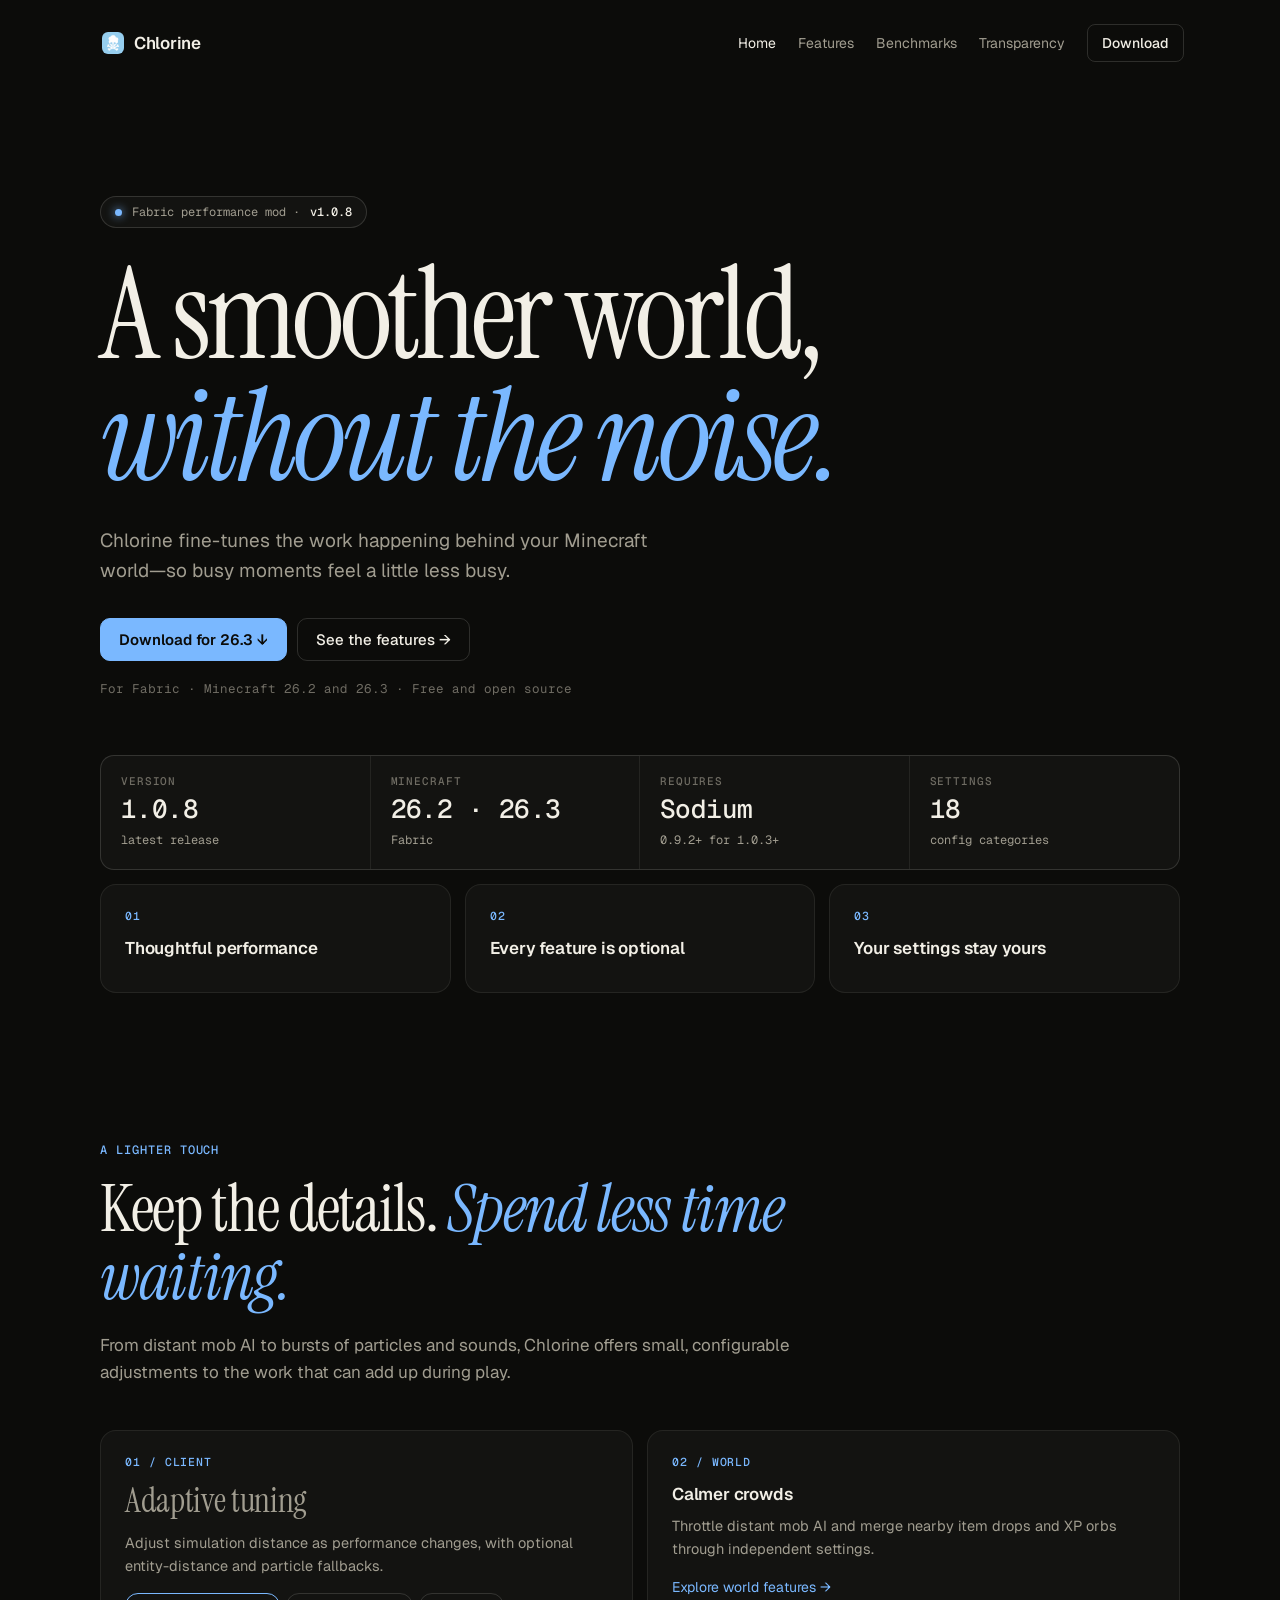
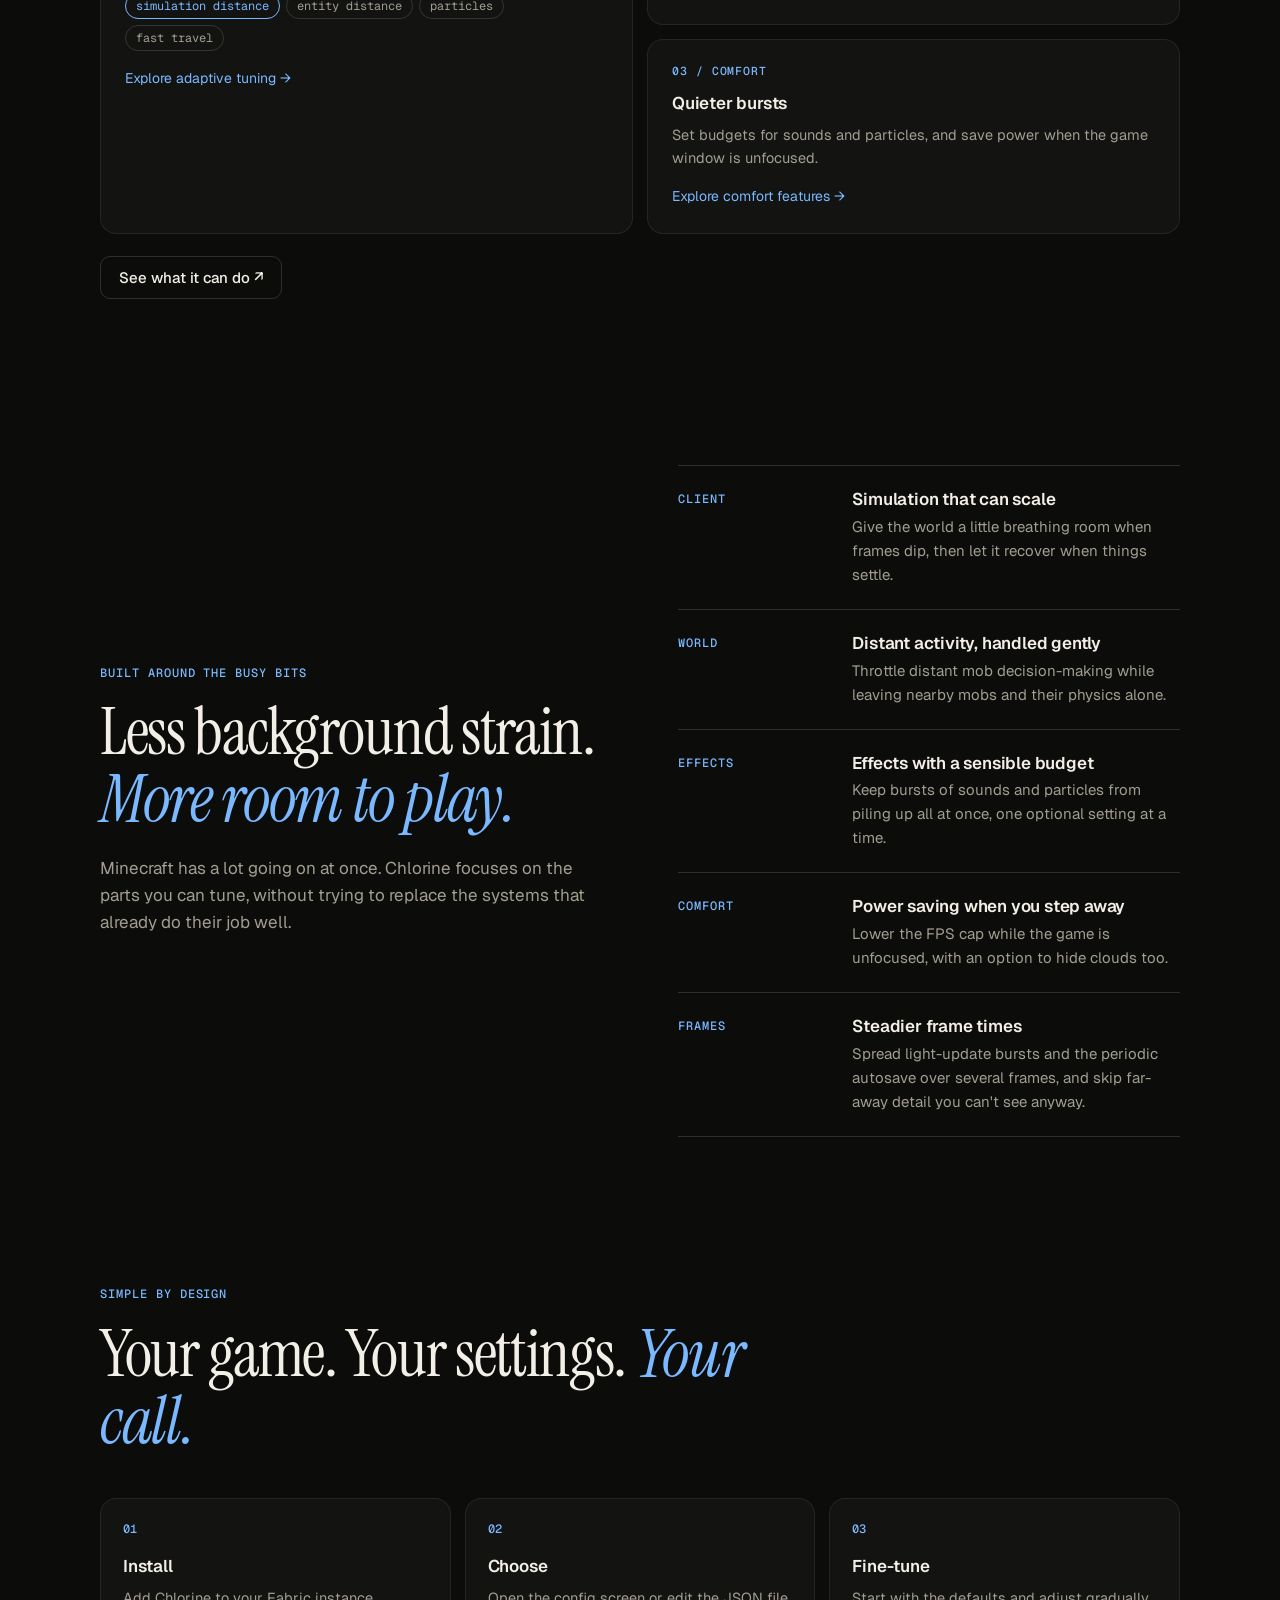
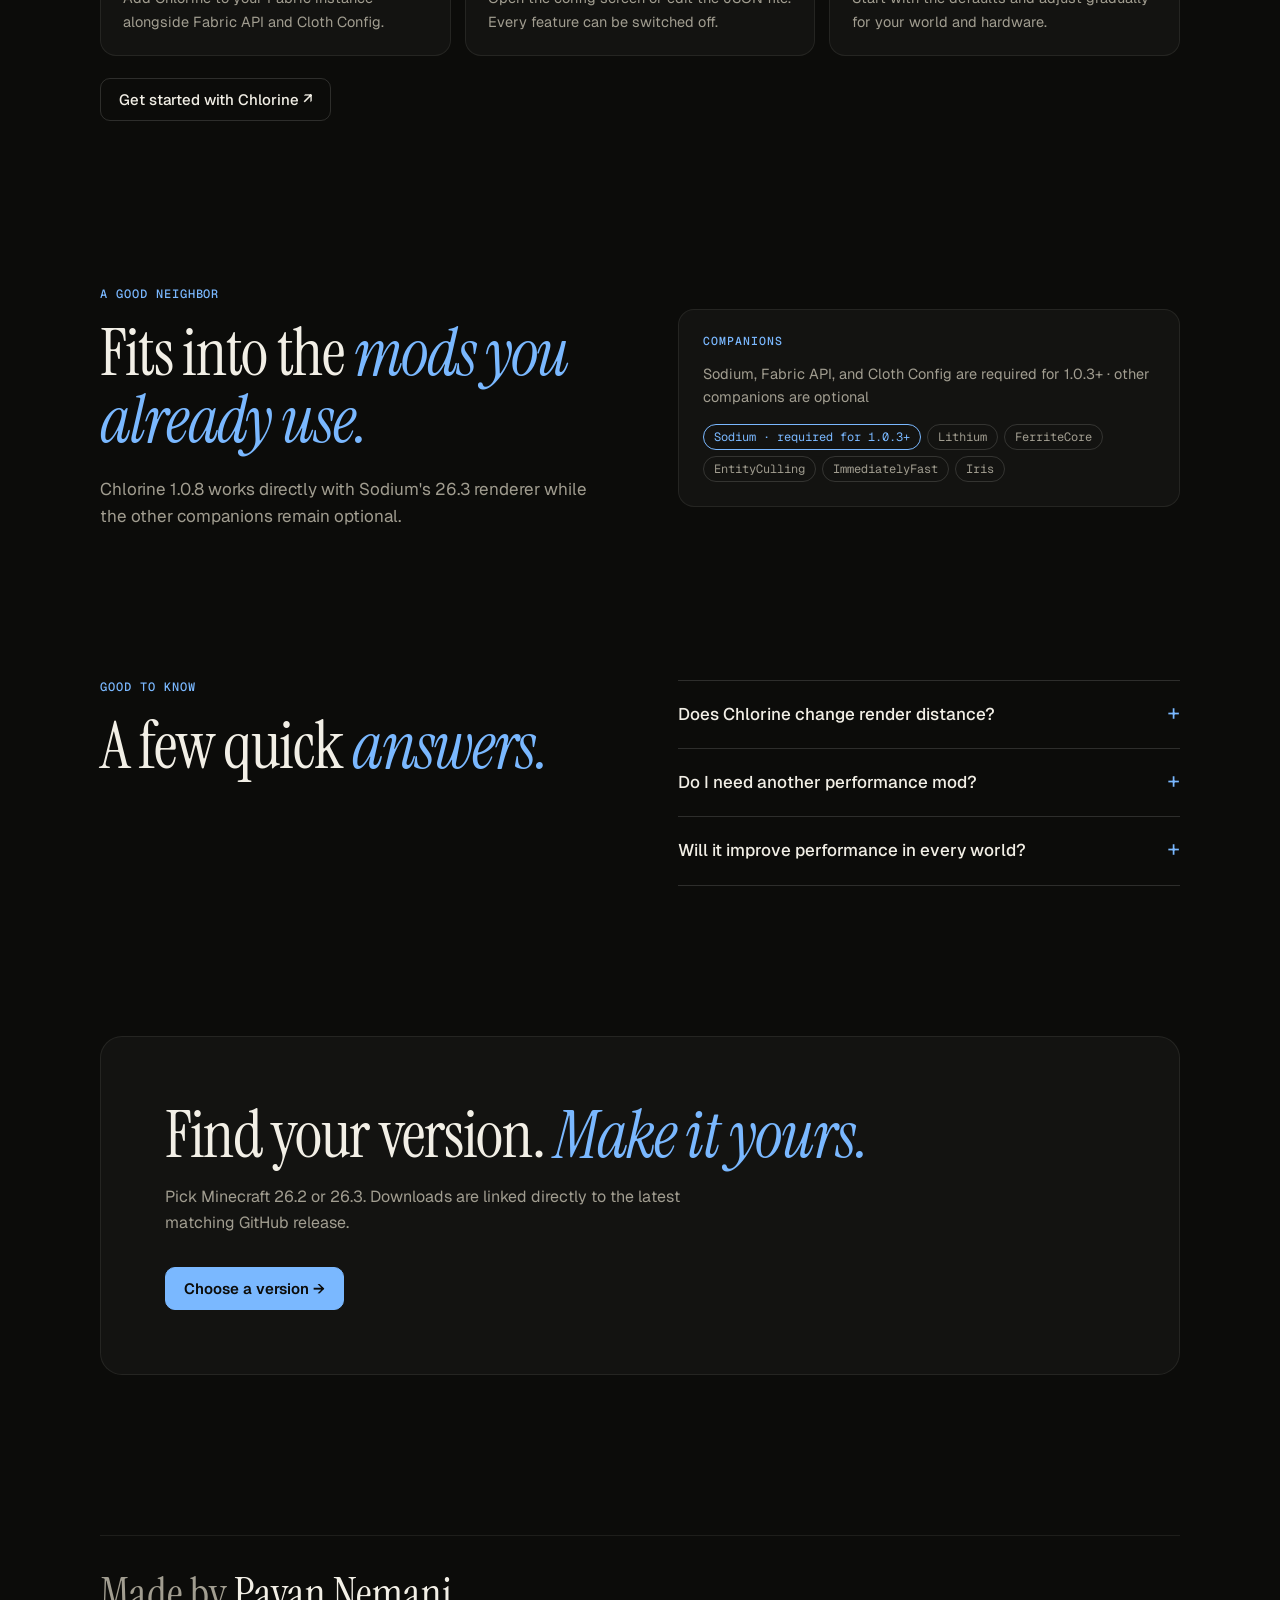
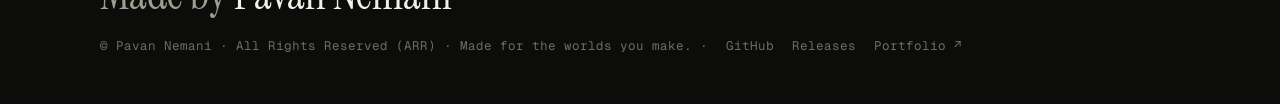
==== commit 1b215fad: "Link to the portfolio from the footer "Pavan Nemani" in "Made by Pavan Nemani" now links to ophidian" ====
--- a/index.html
+++ b/index.html
@@ -11,7 +11,7 @@
 <link rel="preconnect" href="https://fonts.gstatic.com" crossorigin>
 <link rel="stylesheet" href="https://fonts.googleapis.com/css2?family=Geist:wght@400;500;600&amp;family=Geist+Mono:wght@400;500&amp;family=Instrument+Serif:ital@0;1&amp;display=swap">
 <link rel="stylesheet" href="assets/liquid-glass.css?v=2">
-<link rel="stylesheet" href="assets/site.css?v=14">
+<link rel="stylesheet" href="assets/site.css?v=15">
 <script src="assets/liquid-glass.js?v=2" data-auto defer></script>
 </head>
 <body>
@@ -107,8 +107,8 @@
 </main>
 
 <footer>
-  <p class="made"><span>Made by</span> Pavan Nemani</p>
-  <p class="fine">&copy; Pavan Nemani · All Rights Reserved (ARR) · Made for the worlds you make. · <a href="https://github.com/ophidianp/chlorine">GitHub</a> <a href="https://github.com/ophidianp/chlorine/releases">Releases</a></p>
+  <p class="made"><span>Made by</span> <a href="https://ophidianp.github.io/">Pavan Nemani</a></p>
+  <p class="fine">&copy; Pavan Nemani · All Rights Reserved (ARR) · Made for the worlds you make. · <a href="https://github.com/ophidianp/chlorine">GitHub</a> <a href="https://github.com/ophidianp/chlorine/releases">Releases</a> <a href="https://ophidianp.github.io/">Portfolio ↗</a></p>
 </footer>
 </body>
 </html>
--- a/assets/site.css
+++ b/assets/site.css
@@ -213,6 +213,8 @@
 footer .fine { display: flex; flex-wrap: wrap; gap: 6px 18px; margin: 0; }
 footer .fine a { color: var(--faint); text-decoration: none; }
 footer .fine a:hover { color: var(--text); }
+footer .made a { color: var(--text); text-decoration: none; }
+footer .made a:hover { color: var(--accent); }
 
 @media (max-width: 900px) {
   .grid, .grid.four { grid-template-columns: repeat(2, minmax(0, 1fr)); }
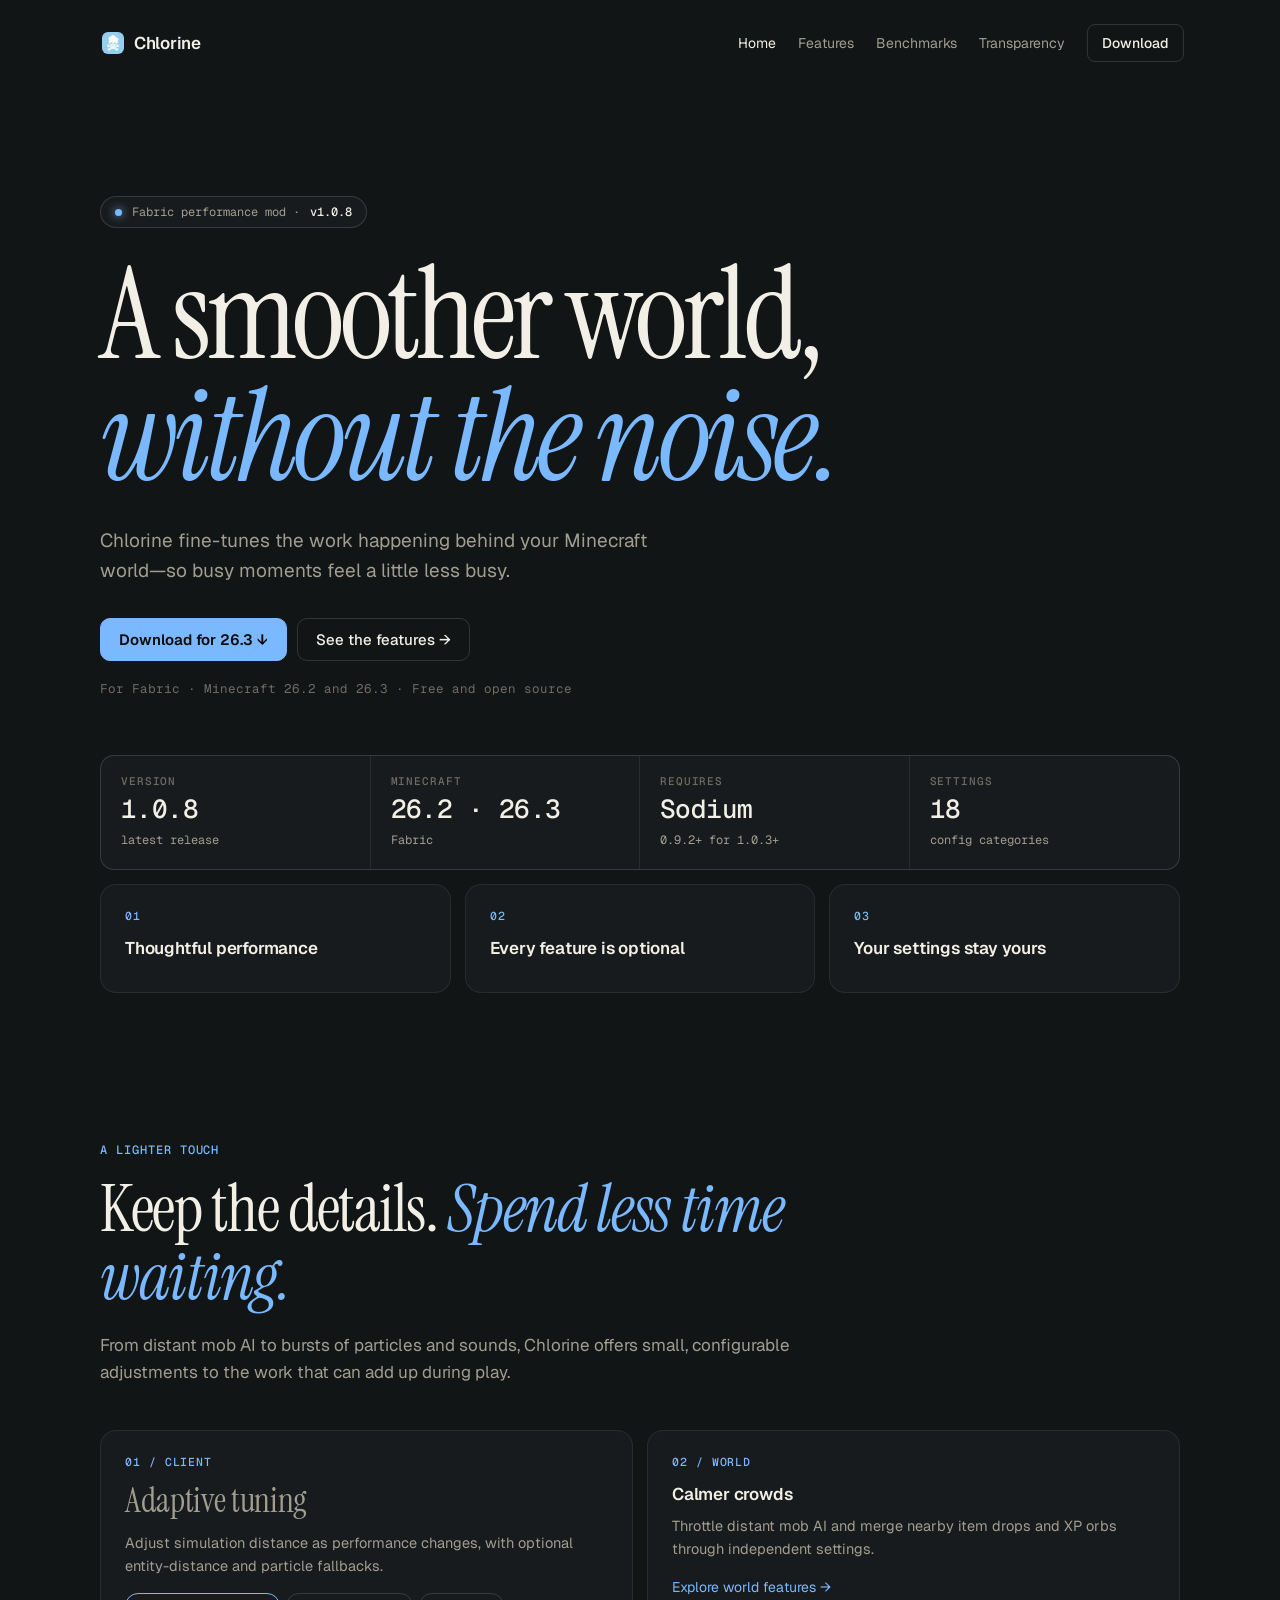
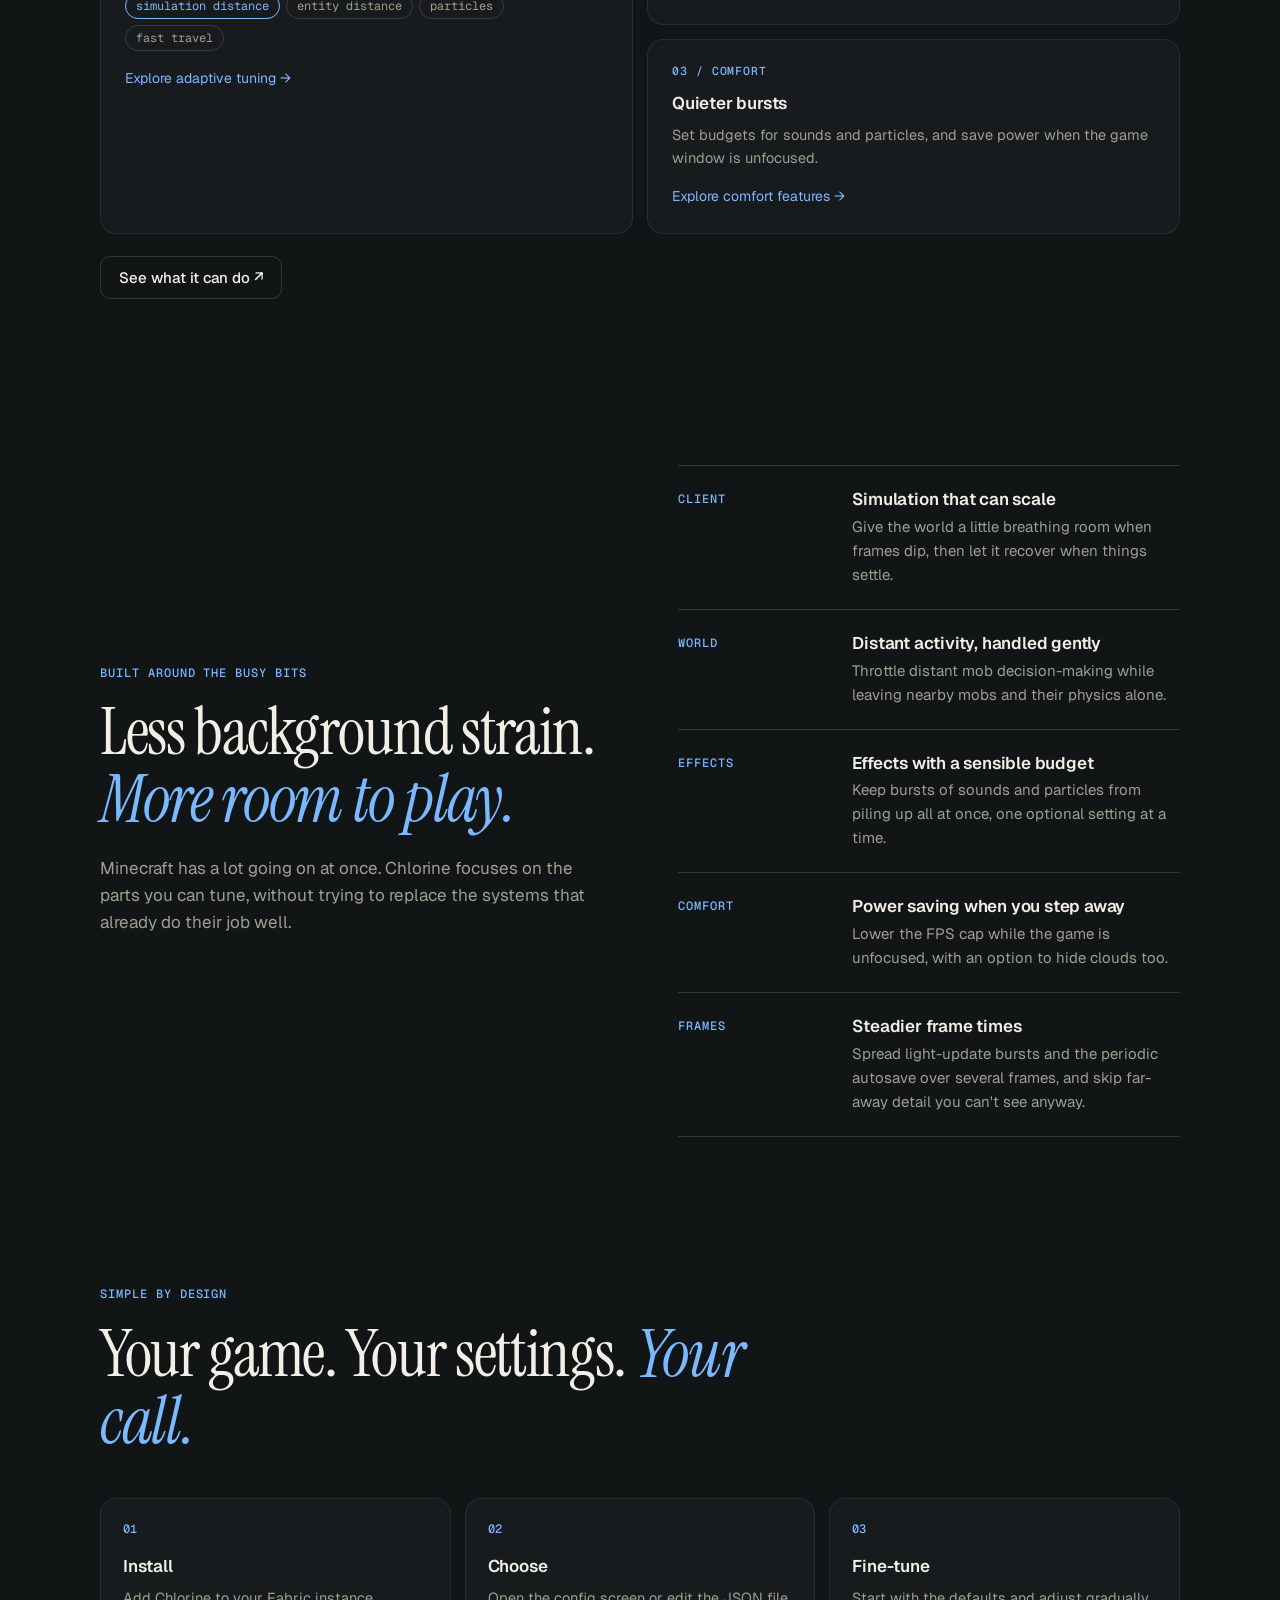
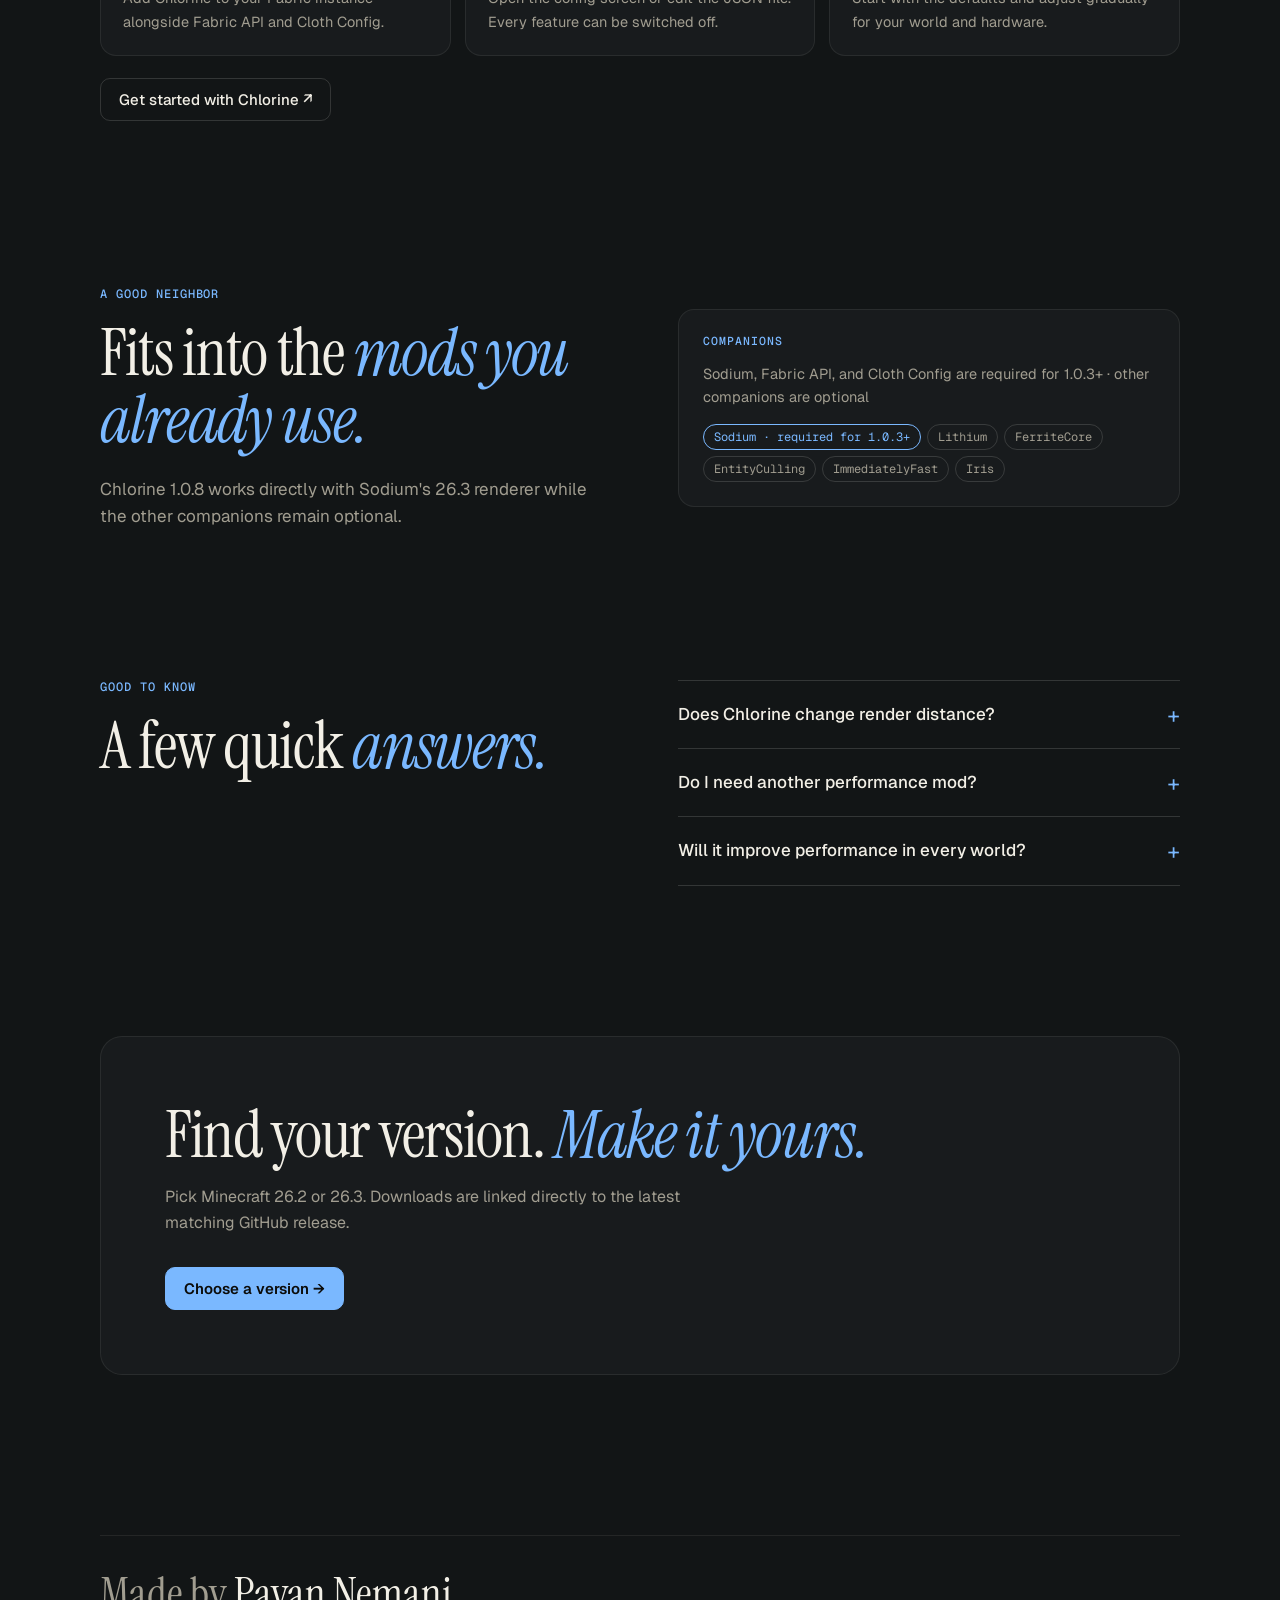
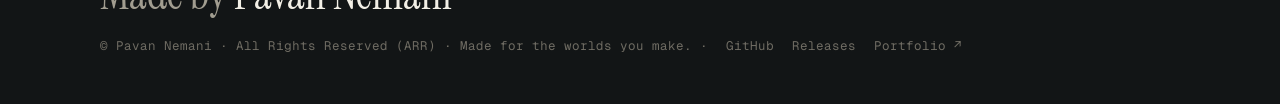
==== commit 24ad3995: "Animate the FAQ and tint the page with the accent FAQ answers slide open and closed (a small script " ====
--- a/index.html
+++ b/index.html
@@ -11,7 +11,7 @@
 <link rel="preconnect" href="https://fonts.gstatic.com" crossorigin>
 <link rel="stylesheet" href="https://fonts.googleapis.com/css2?family=Geist:wght@400;500;600&amp;family=Geist+Mono:wght@400;500&amp;family=Instrument+Serif:ital@0;1&amp;display=swap">
 <link rel="stylesheet" href="assets/liquid-glass.css?v=2">
-<link rel="stylesheet" href="assets/site.css?v=15">
+<link rel="stylesheet" href="assets/site.css?v=16">
 <script src="assets/liquid-glass.js?v=2" data-auto defer></script>
 </head>
 <body>
@@ -106,6 +106,26 @@
 </div></section>
 </main>
 
+<script>
+/* FAQ: slide each answer open and closed instead of snapping */
+document.querySelectorAll(".faq details").forEach((d) => {
+  const ans = d.querySelector(":scope > :not(summary)");
+  let anim = null;
+  d.querySelector("summary").addEventListener("click", (e) => {
+    if (!ans || matchMedia("(prefers-reduced-motion: reduce)").matches) return;
+    e.preventDefault();
+    const opening = !d.open || d.classList.contains("closing");
+    const from = d.open ? ans.offsetHeight : 0;
+    if (anim) anim.cancel();
+    d.open = true;
+    d.classList.toggle("closing", !opening);
+    const to = opening ? ans.scrollHeight : 0;
+    anim = ans.animate([{ height: from + "px", opacity: opening ? 0 : 1 }, { height: to + "px", opacity: opening ? 1 : 0 }],
+      { duration: opening ? 340 : 260, easing: "cubic-bezier(0.2, 0.7, 0.2, 1)" });
+    anim.onfinish = () => { anim = null; if (!opening) { d.open = false; d.classList.remove("closing"); } };
+  });
+});
+</script>
 <footer>
   <p class="made"><span>Made by</span> <a href="https://ophidianp.github.io/">Pavan Nemani</a></p>
   <p class="fine">&copy; Pavan Nemani · All Rights Reserved (ARR) · Made for the worlds you make. · <a href="https://github.com/ophidianp/chlorine">GitHub</a> <a href="https://github.com/ophidianp/chlorine/releases">Releases</a> <a href="https://ophidianp.github.io/">Portfolio ↗</a></p>
--- a/assets/site.css
+++ b/assets/site.css
@@ -7,9 +7,10 @@
   color-scheme: dark;
   --accent: #7ab8ff;
   --accent-ink: #0b0b09;
-  --bg: #0c0c0a;
-  --surface: #131311;
-  --surface-2: #1a1a17;
+  /* the page, cards and code blocks carry a faint wash of the accent */
+  --bg: color-mix(in srgb, var(--accent) 5%, #0c0c0a);
+  --surface: color-mix(in srgb, var(--accent) 5%, #131311);
+  --surface-2: color-mix(in srgb, var(--accent) 6%, #1a1a17);
   --line: rgba(242, 239, 230, 0.08);
   --line-2: rgba(242, 239, 230, 0.15);
   --text: #f2efe6;
@@ -167,11 +168,14 @@
 /* FAQ */
 .faq { border-top: 1px solid var(--line-2); }
 .faq details { border-bottom: 1px solid var(--line-2); }
-.faq summary { display: flex; justify-content: space-between; gap: 16px; padding: 20px 0; font-size: 17px; font-weight: 500; list-style: none; cursor: pointer; }
+.faq summary { display: flex; justify-content: space-between; align-items: center; gap: 16px; padding: 20px 0; font-size: 17px; font-weight: 500; list-style: none; cursor: pointer; transition: color 0.2s; }
+.faq summary:hover { color: var(--accent); }
 .faq summary::-webkit-details-marker { display: none; }
-.faq summary::after { content: "+"; color: var(--accent); font: 400 22px/1 var(--mono); }
-.faq details[open] summary::after { content: "−"; }
-.faq details > :not(summary) { max-width: 680px; margin: 0 0 20px; color: var(--muted); }
+/* the + turns into an x while open; the answer slides open and closed (see the script at the end of each page) */
+.faq summary::after { content: "+"; flex: none; color: var(--accent); font: 400 22px/1 var(--mono); transition: transform 0.35s cubic-bezier(0.2, 0.7, 0.2, 1); }
+.faq details[open]:not(.closing) summary::after { transform: rotate(45deg); }
+.faq details > :not(summary) { max-width: 680px; margin: 0; padding-bottom: 20px; overflow: hidden; color: var(--muted); }
+@media (prefers-reduced-motion: reduce) { .faq summary::after { transition: none; } }
 
 /* note */
 .note { padding: 16px 18px; border: 1px solid var(--line); border-left: 2px solid var(--accent); border-radius: 10px; background: var(--surface); color: var(--muted); font-size: 15px; }
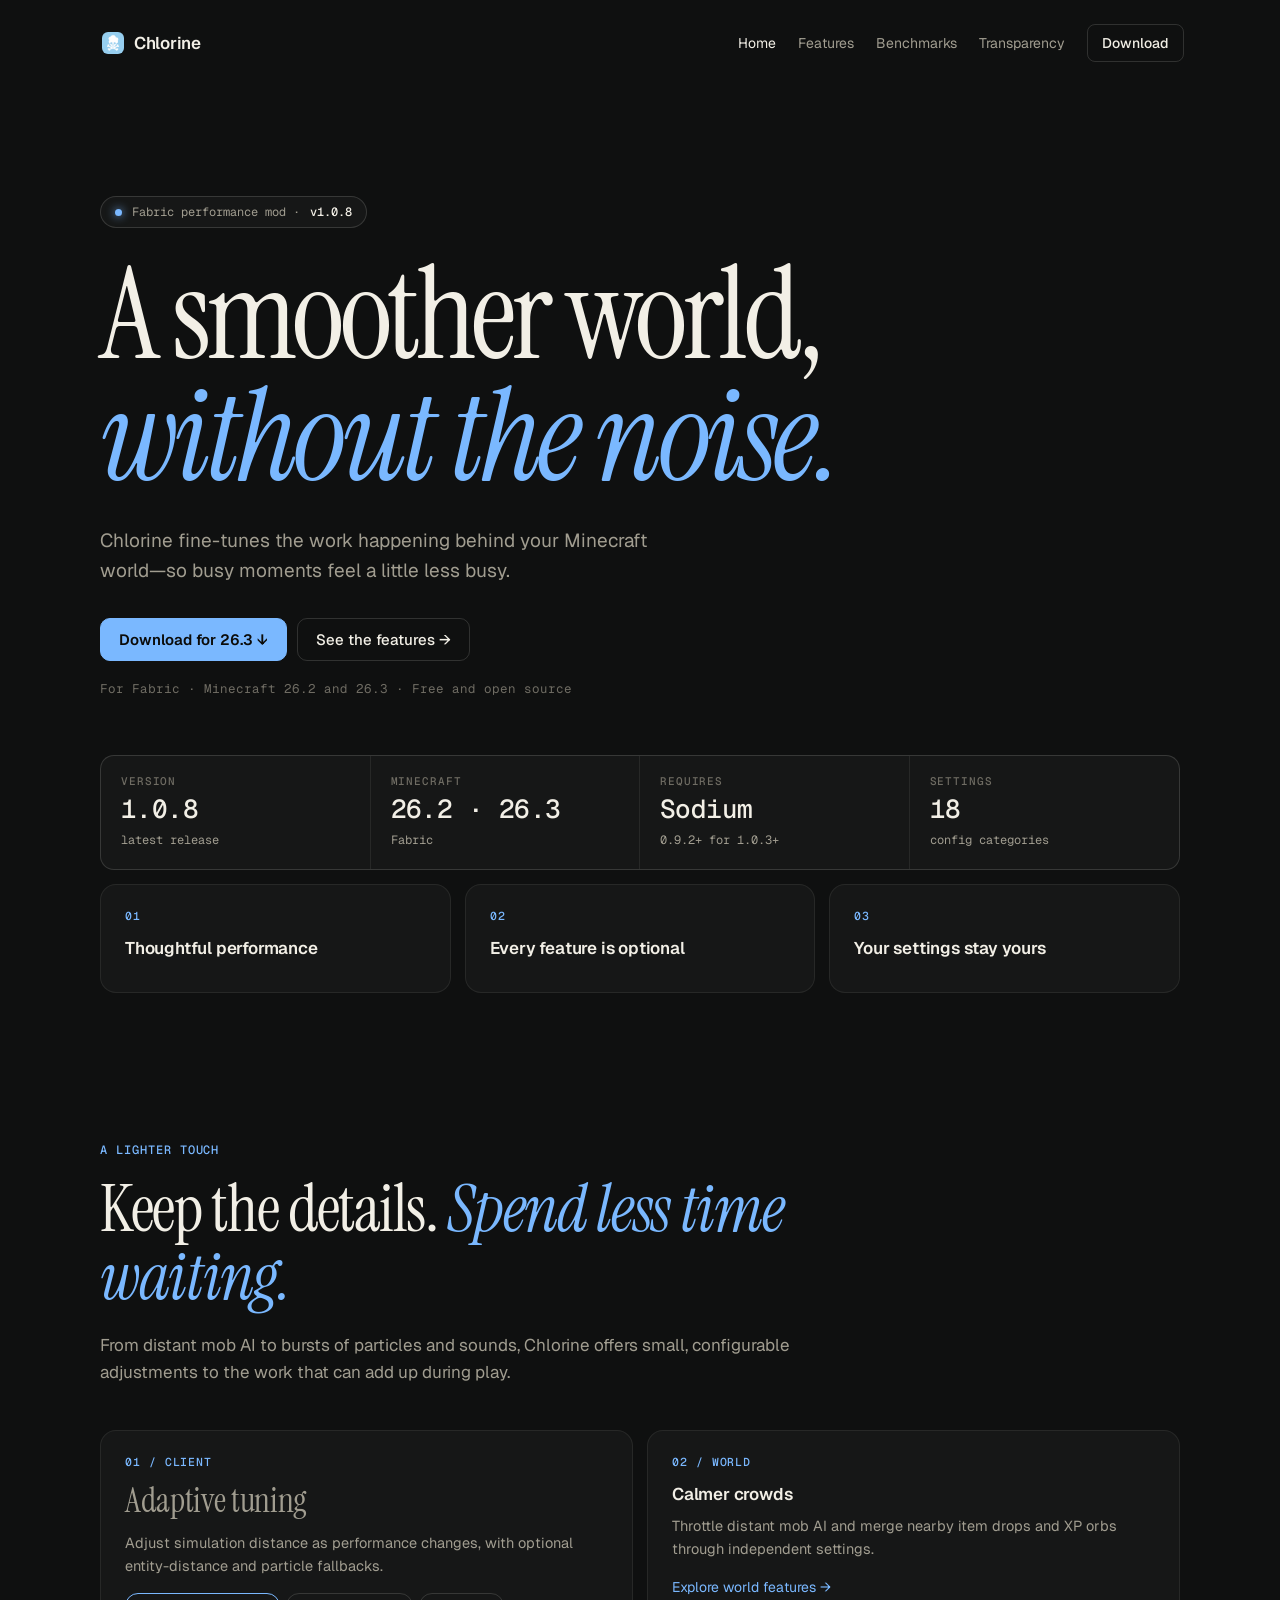
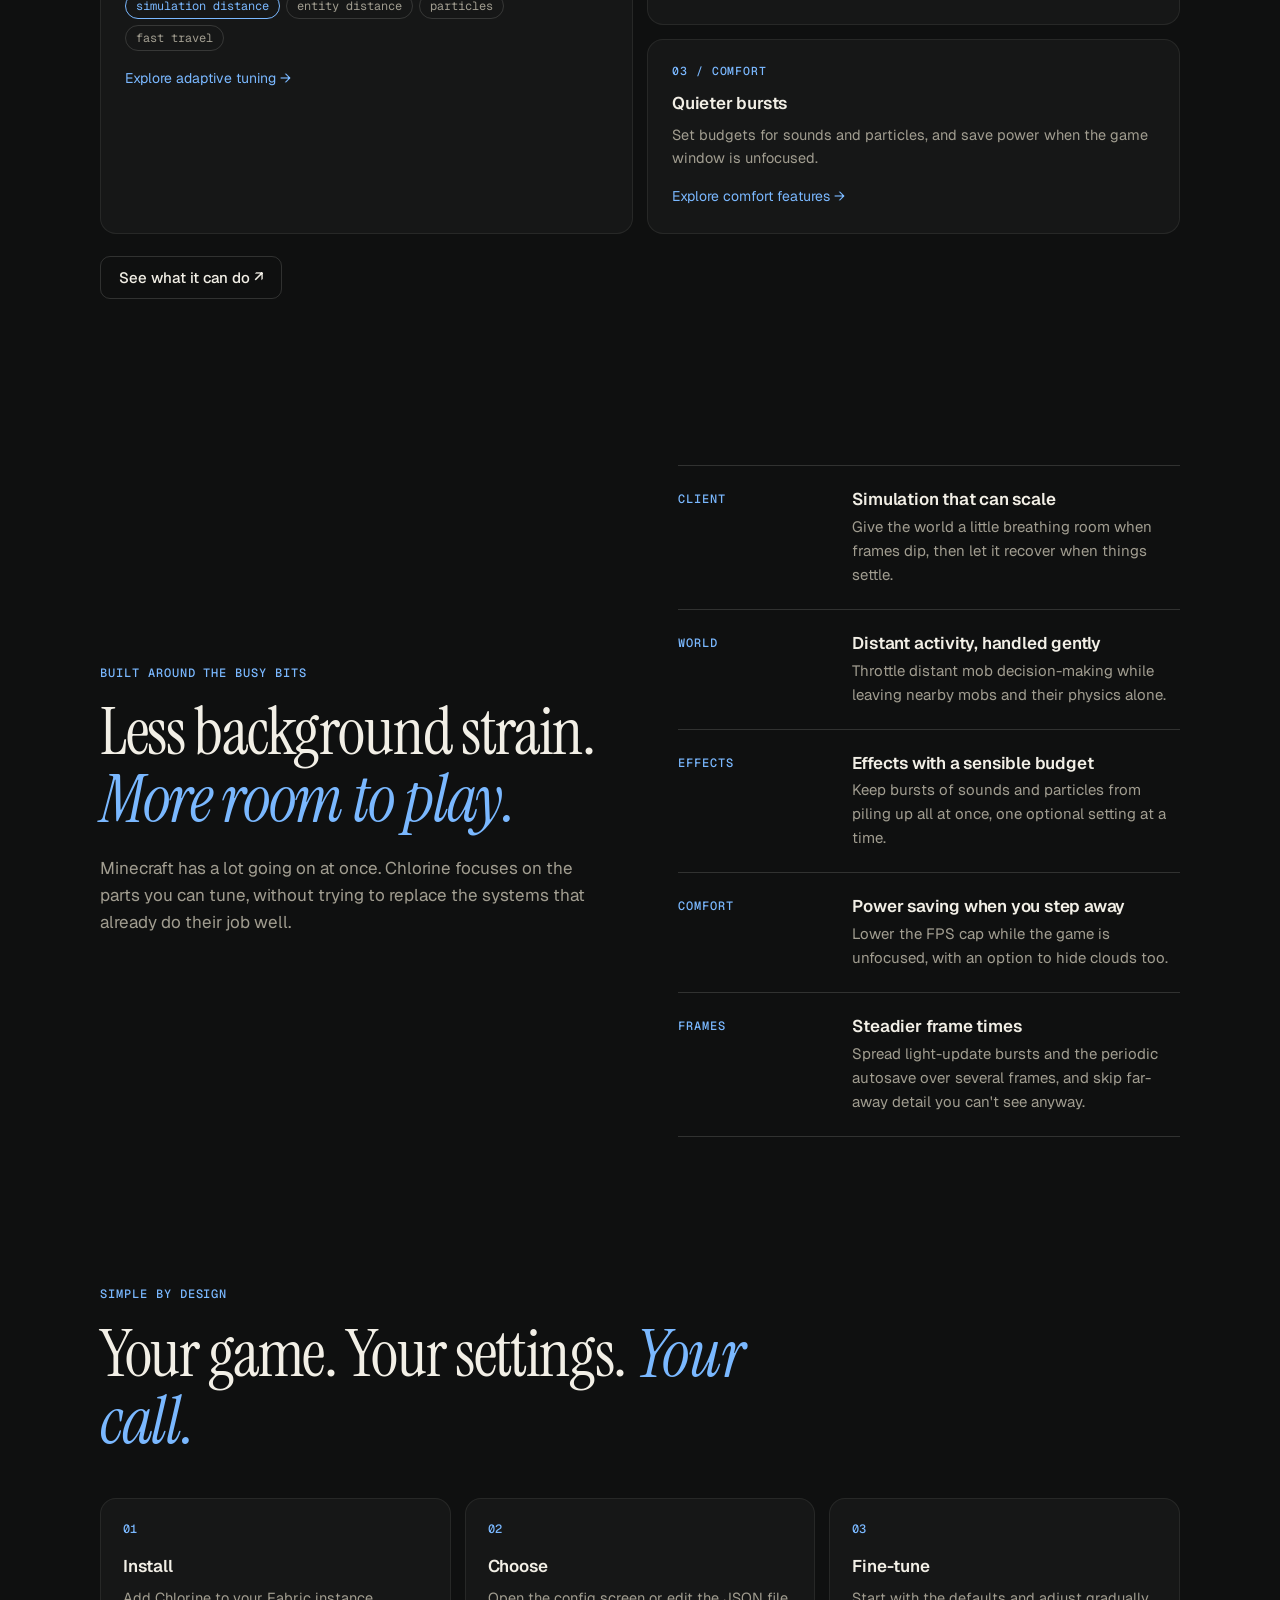
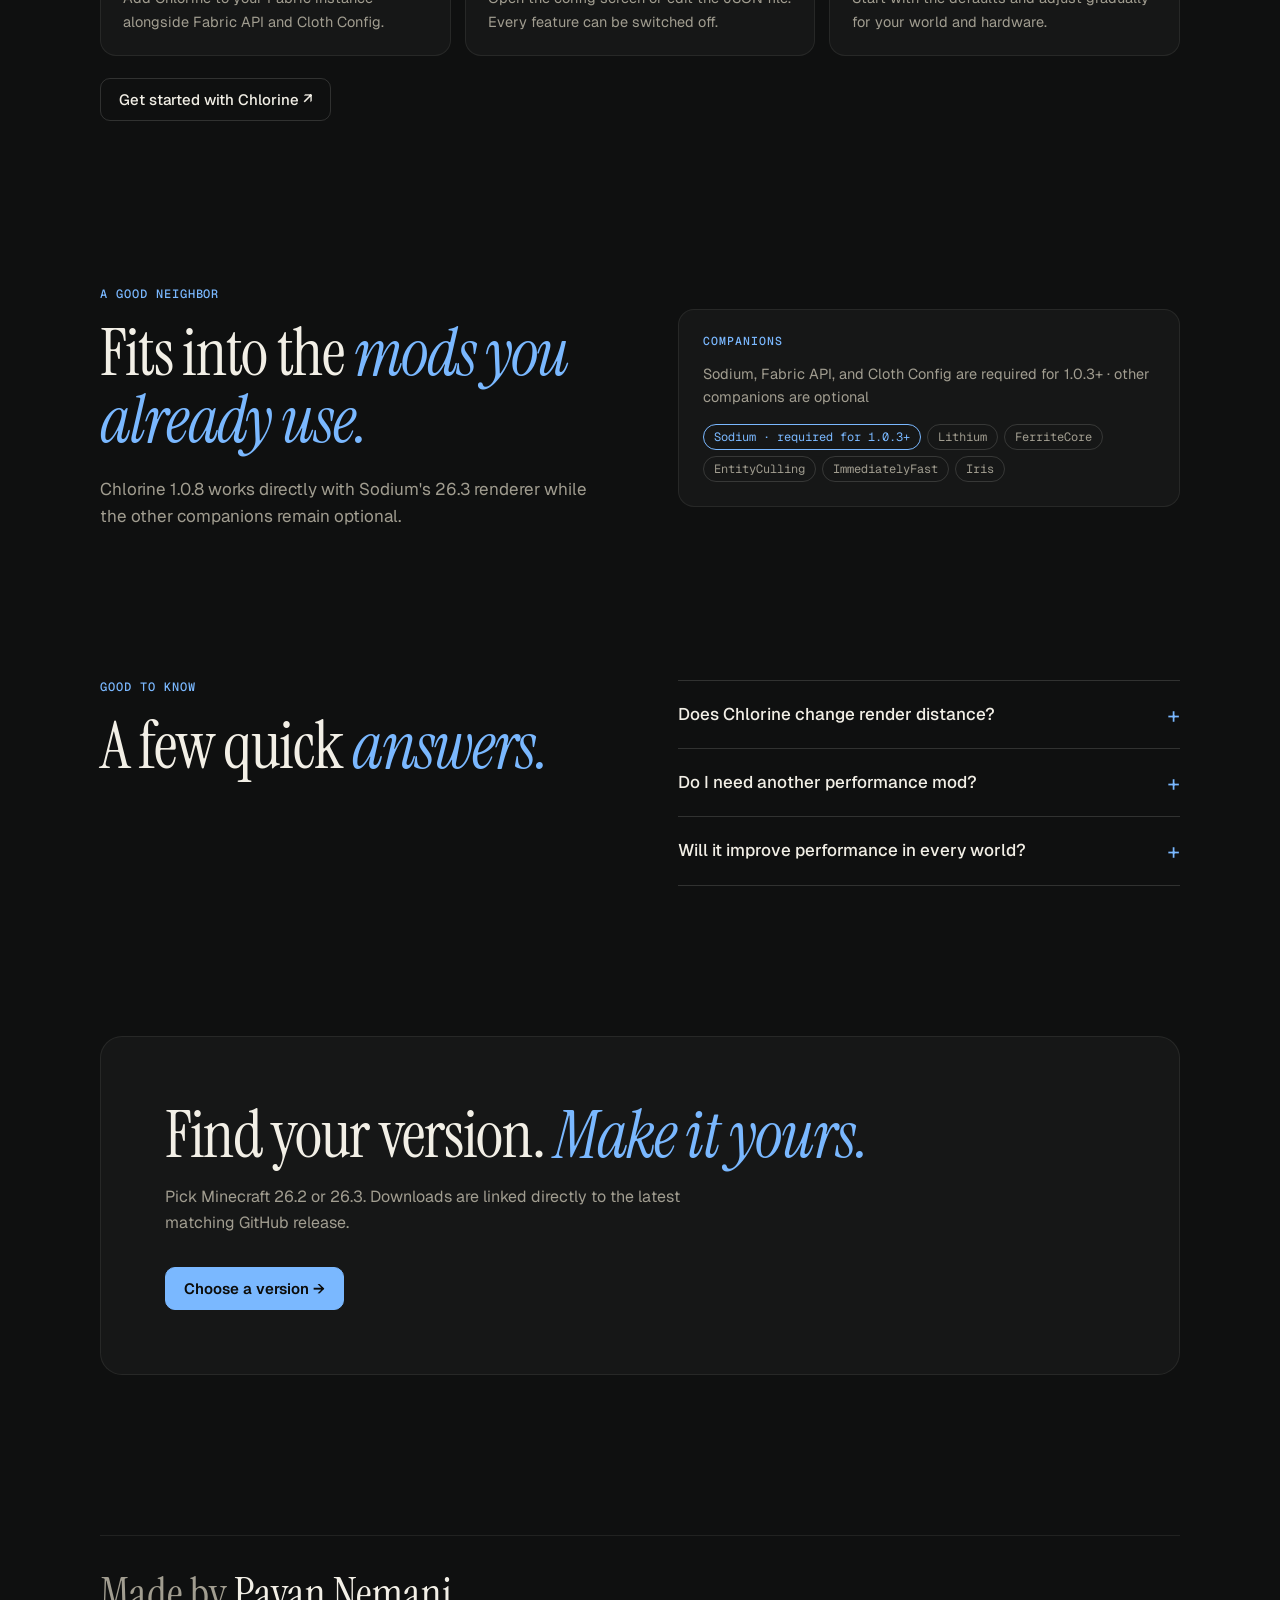
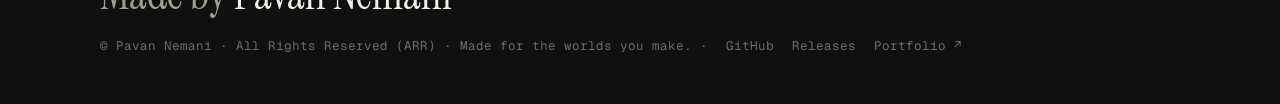
==== commit cbee2668: "Soften the accent tint The background and cards now mix in about half as much of the accent (2.5-3% " ====
--- a/index.html
+++ b/index.html
@@ -11,7 +11,7 @@
 <link rel="preconnect" href="https://fonts.gstatic.com" crossorigin>
 <link rel="stylesheet" href="https://fonts.googleapis.com/css2?family=Geist:wght@400;500;600&amp;family=Geist+Mono:wght@400;500&amp;family=Instrument+Serif:ital@0;1&amp;display=swap">
 <link rel="stylesheet" href="assets/liquid-glass.css?v=2">
-<link rel="stylesheet" href="assets/site.css?v=16">
+<link rel="stylesheet" href="assets/site.css?v=17">
 <script src="assets/liquid-glass.js?v=2" data-auto defer></script>
 </head>
 <body>
--- a/assets/site.css
+++ b/assets/site.css
@@ -8,9 +8,9 @@
   --accent: #7ab8ff;
   --accent-ink: #0b0b09;
   /* the page, cards and code blocks carry a faint wash of the accent */
-  --bg: color-mix(in srgb, var(--accent) 5%, #0c0c0a);
-  --surface: color-mix(in srgb, var(--accent) 5%, #131311);
-  --surface-2: color-mix(in srgb, var(--accent) 6%, #1a1a17);
+  --bg: color-mix(in srgb, var(--accent) 2.5%, #0c0c0a);
+  --surface: color-mix(in srgb, var(--accent) 2.5%, #131311);
+  --surface-2: color-mix(in srgb, var(--accent) 3%, #1a1a17);
   --line: rgba(242, 239, 230, 0.08);
   --line-2: rgba(242, 239, 230, 0.15);
   --text: #f2efe6;
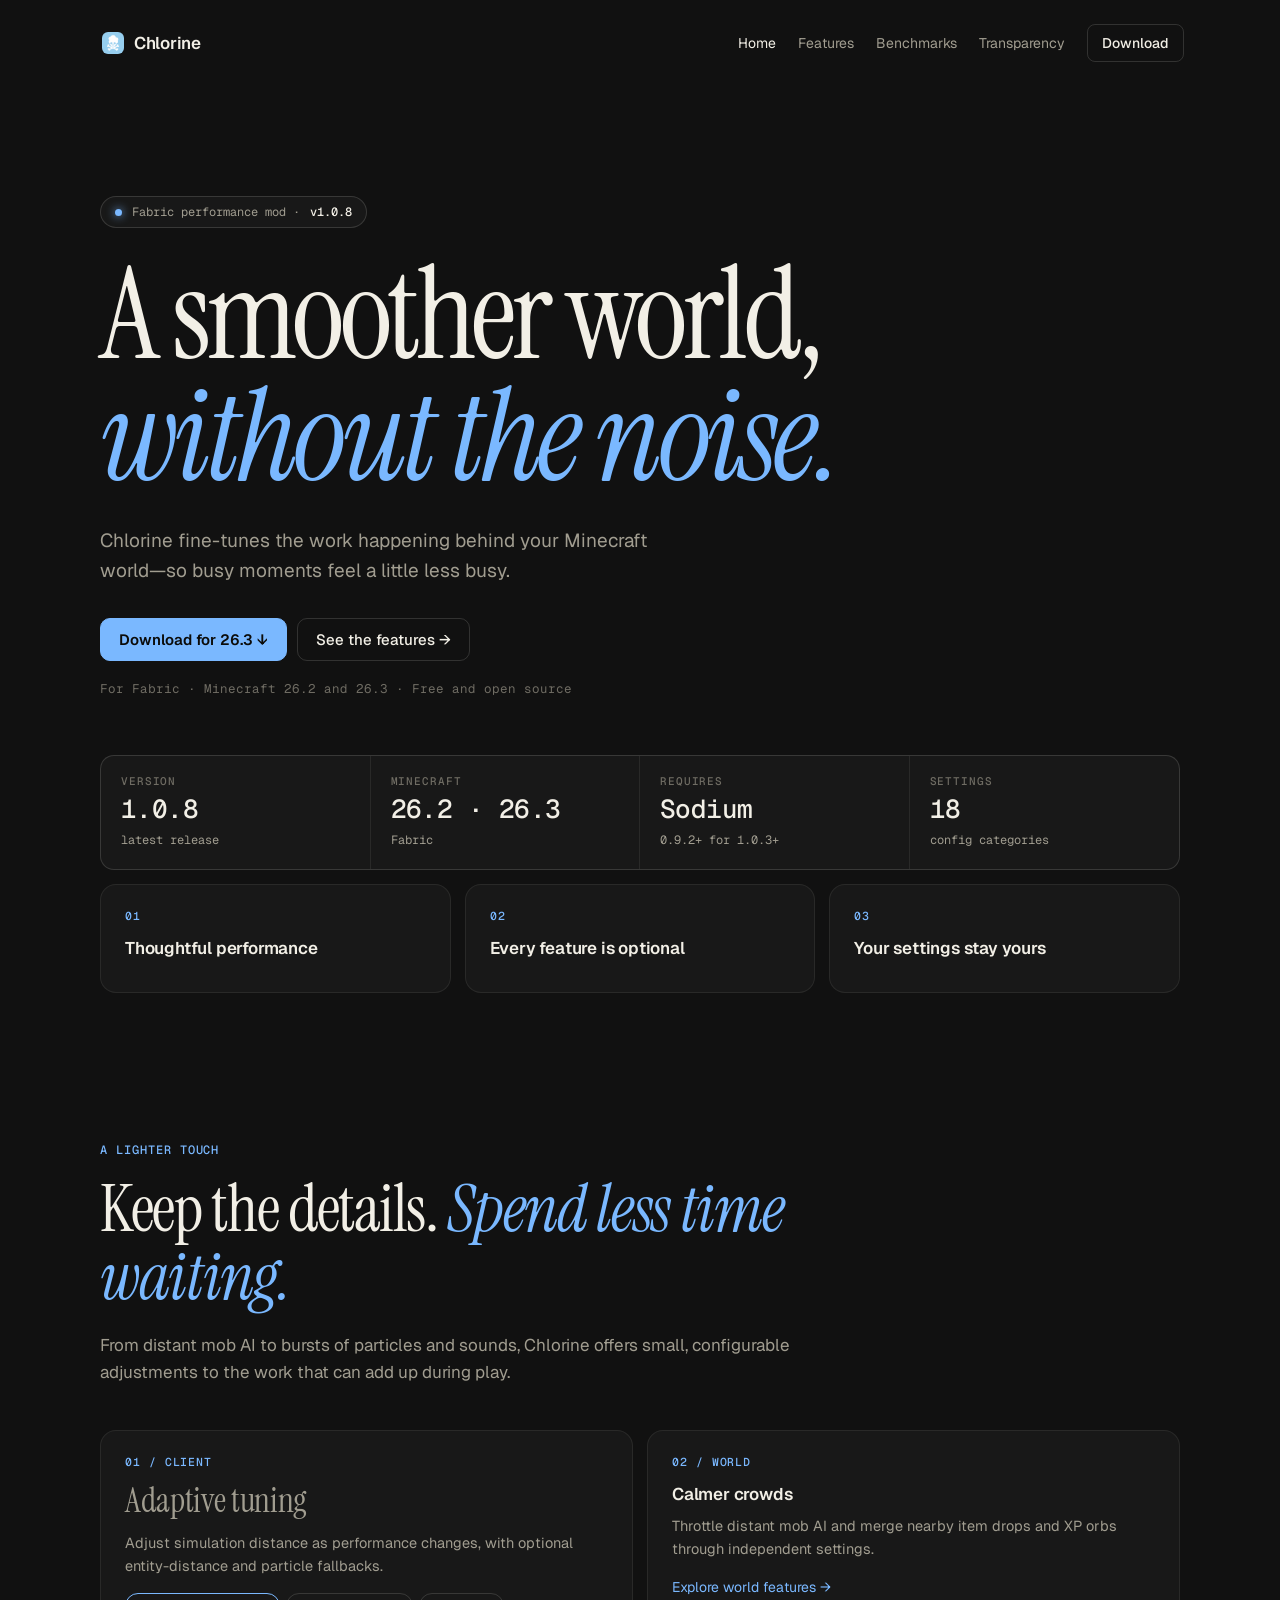
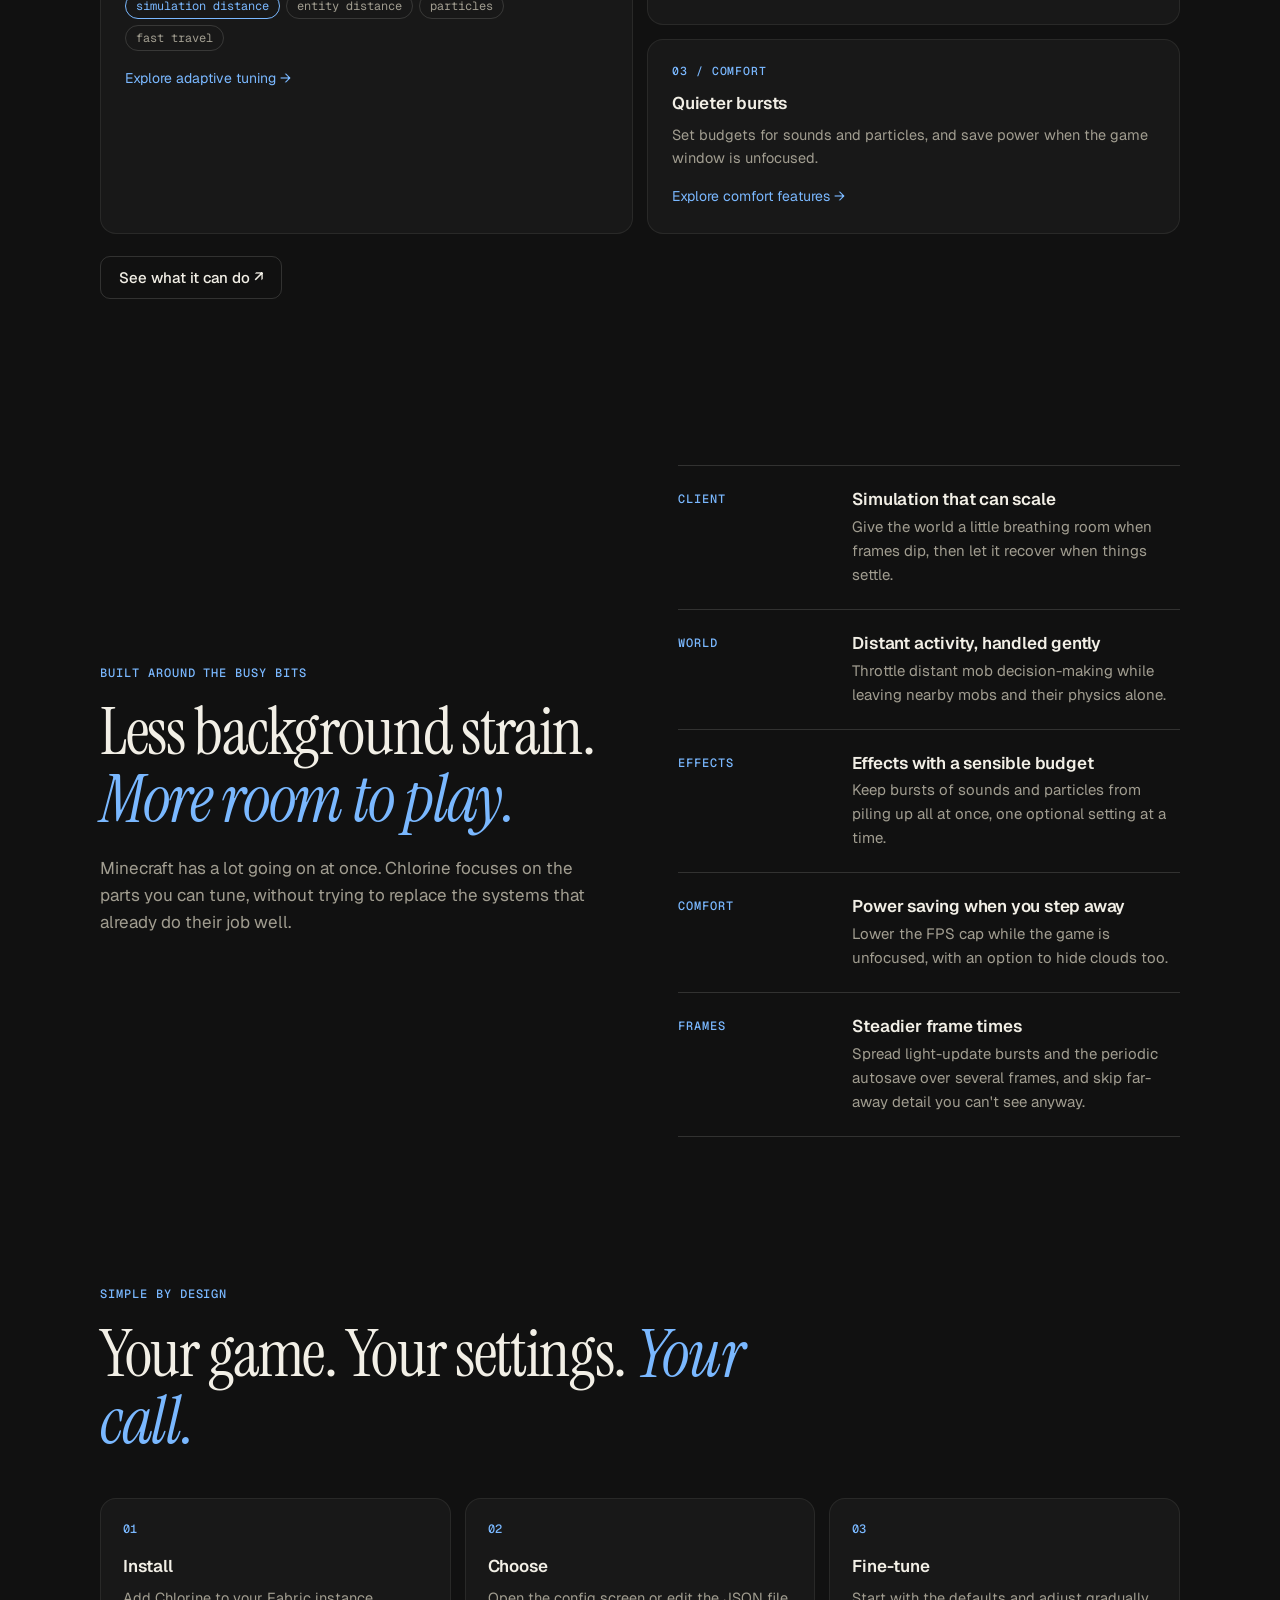
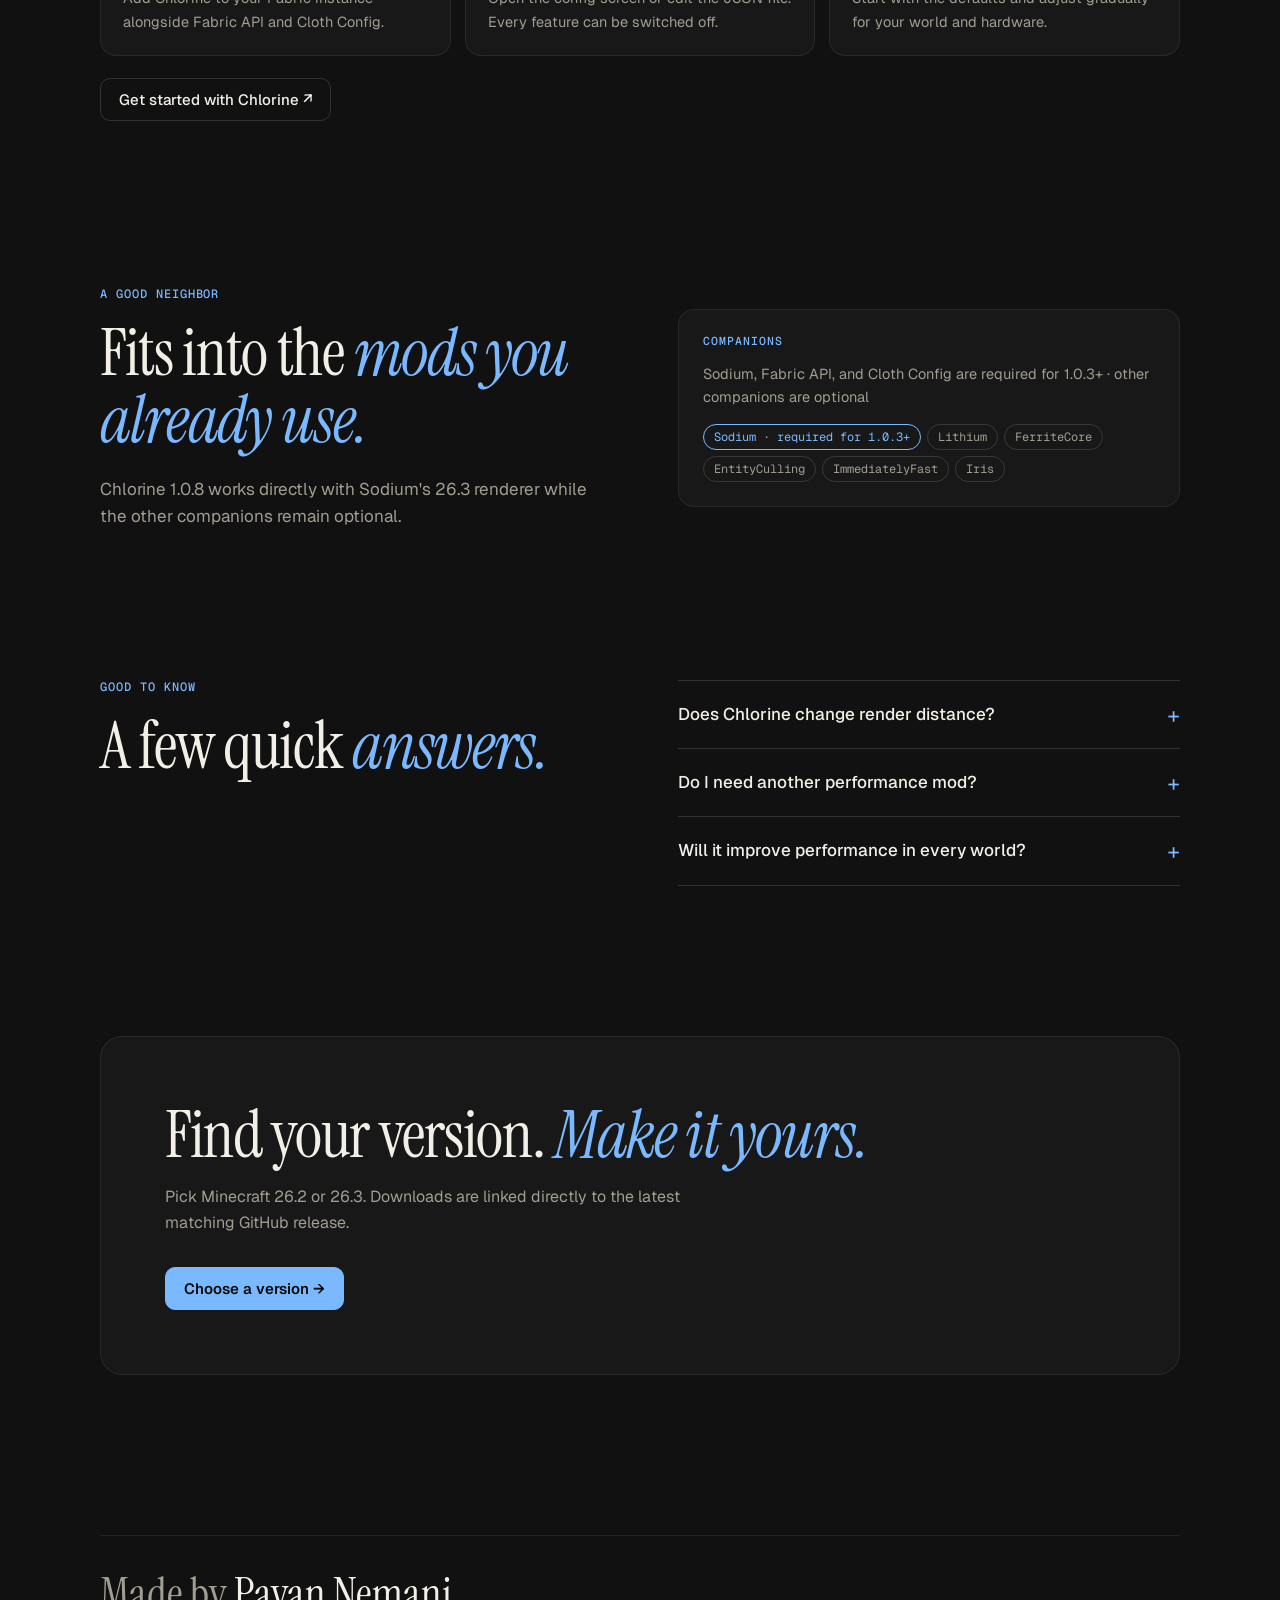
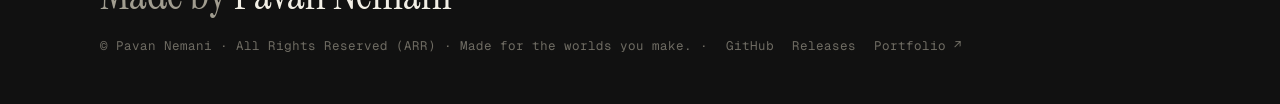
==== commit 4430414d: "Use a plain dark grey background Drops the accent tint from the page, cards and code blocks: the bac" ====
--- a/index.html
+++ b/index.html
@@ -11,7 +11,7 @@
 <link rel="preconnect" href="https://fonts.gstatic.com" crossorigin>
 <link rel="stylesheet" href="https://fonts.googleapis.com/css2?family=Geist:wght@400;500;600&amp;family=Geist+Mono:wght@400;500&amp;family=Instrument+Serif:ital@0;1&amp;display=swap">
 <link rel="stylesheet" href="assets/liquid-glass.css?v=2">
-<link rel="stylesheet" href="assets/site.css?v=17">
+<link rel="stylesheet" href="assets/site.css?v=18">
 <script src="assets/liquid-glass.js?v=2" data-auto defer></script>
 </head>
 <body>
--- a/assets/site.css
+++ b/assets/site.css
@@ -7,10 +7,9 @@
   color-scheme: dark;
   --accent: #7ab8ff;
   --accent-ink: #0b0b09;
-  /* the page, cards and code blocks carry a faint wash of the accent */
-  --bg: color-mix(in srgb, var(--accent) 2.5%, #0c0c0a);
-  --surface: color-mix(in srgb, var(--accent) 2.5%, #131311);
-  --surface-2: color-mix(in srgb, var(--accent) 3%, #1a1a17);
+  --bg: #111111; /* plain dark grey, no accent tint */
+  --surface: #181818;
+  --surface-2: #1f1f1f;
   --line: rgba(242, 239, 230, 0.08);
   --line-2: rgba(242, 239, 230, 0.15);
   --text: #f2efe6;
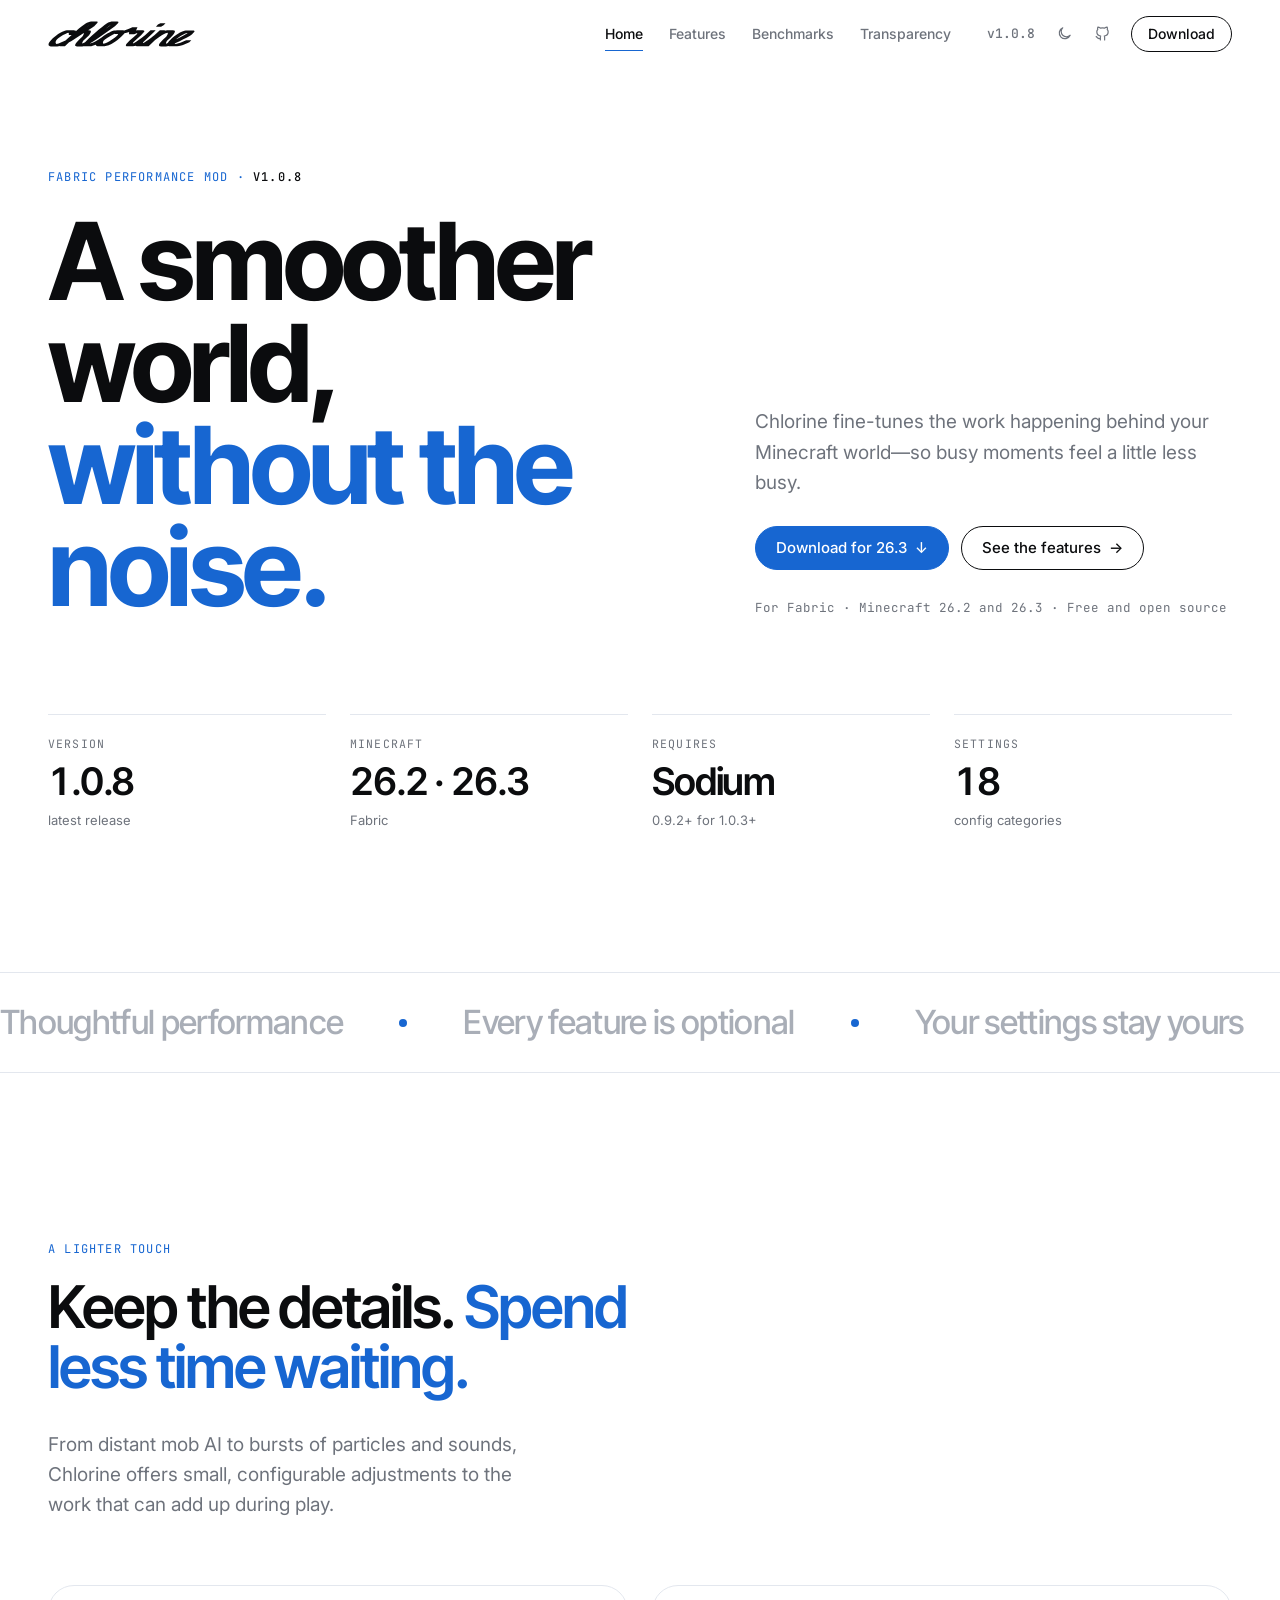
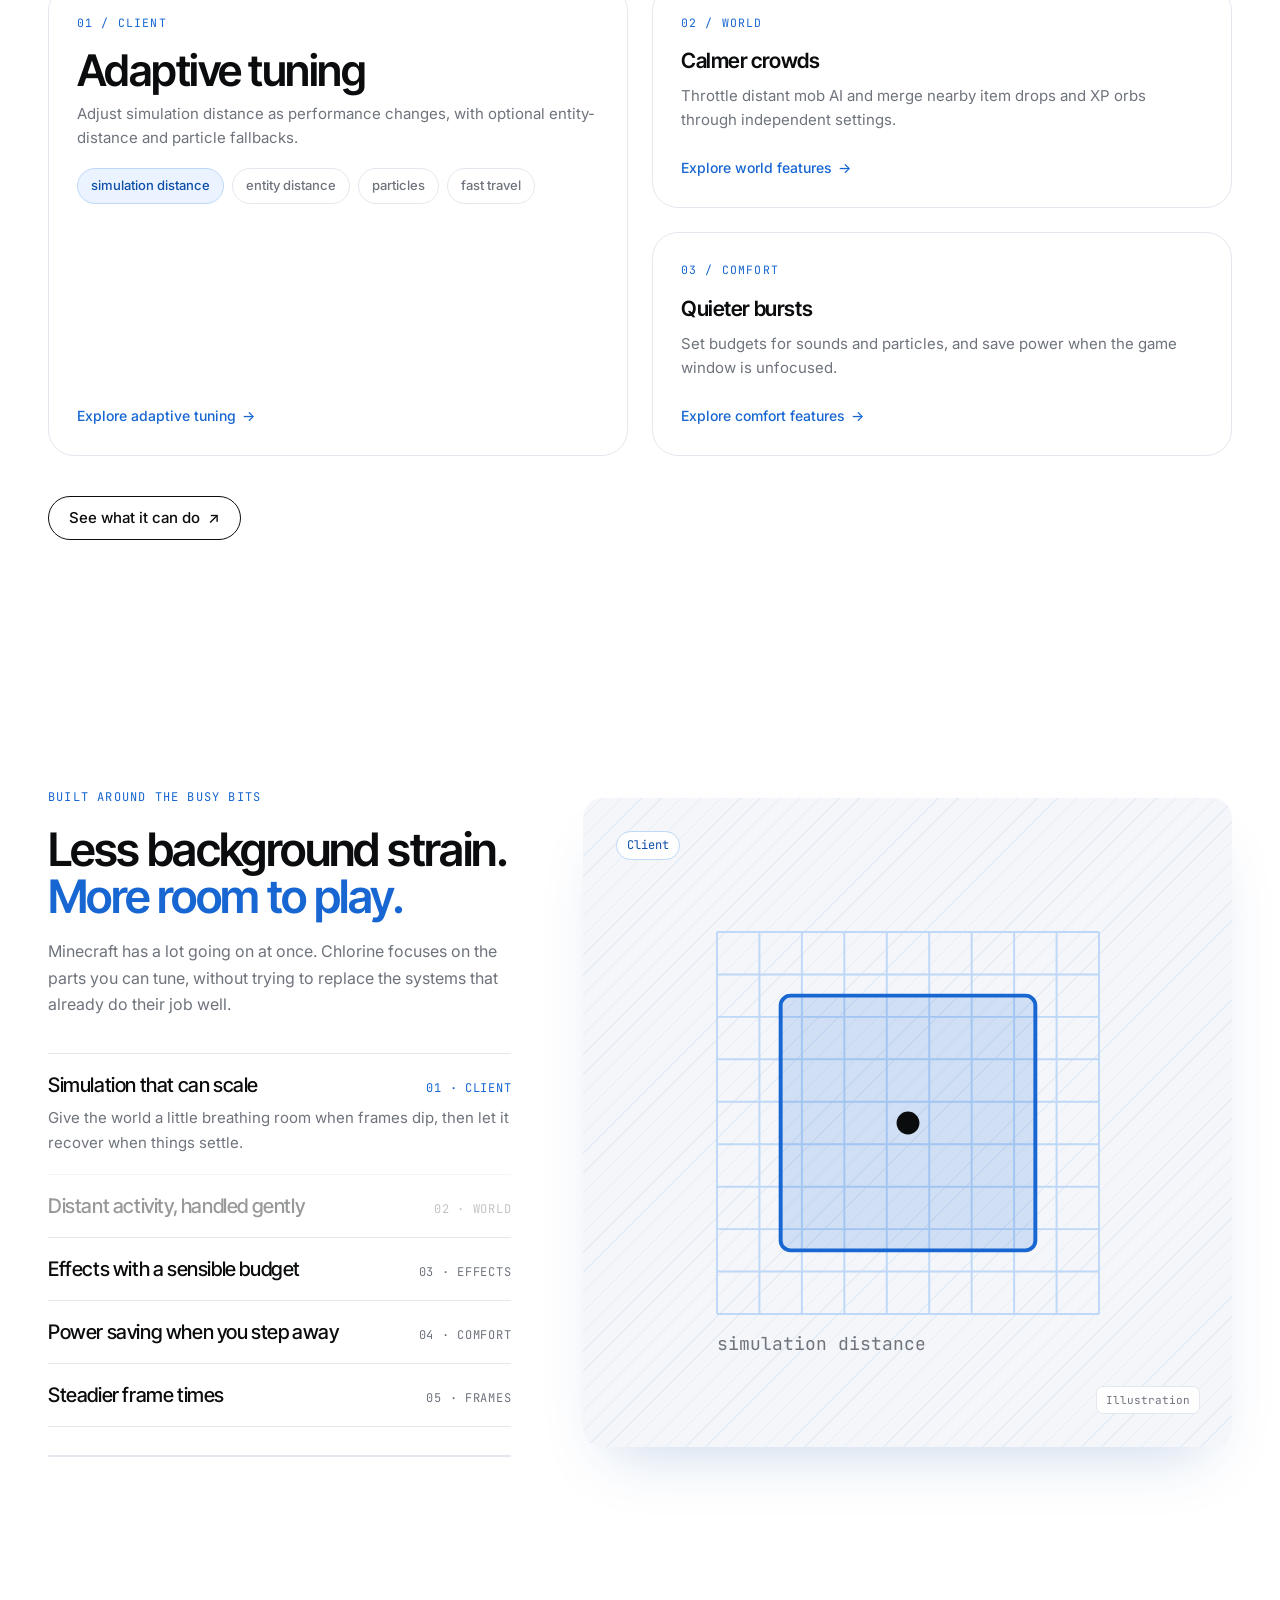
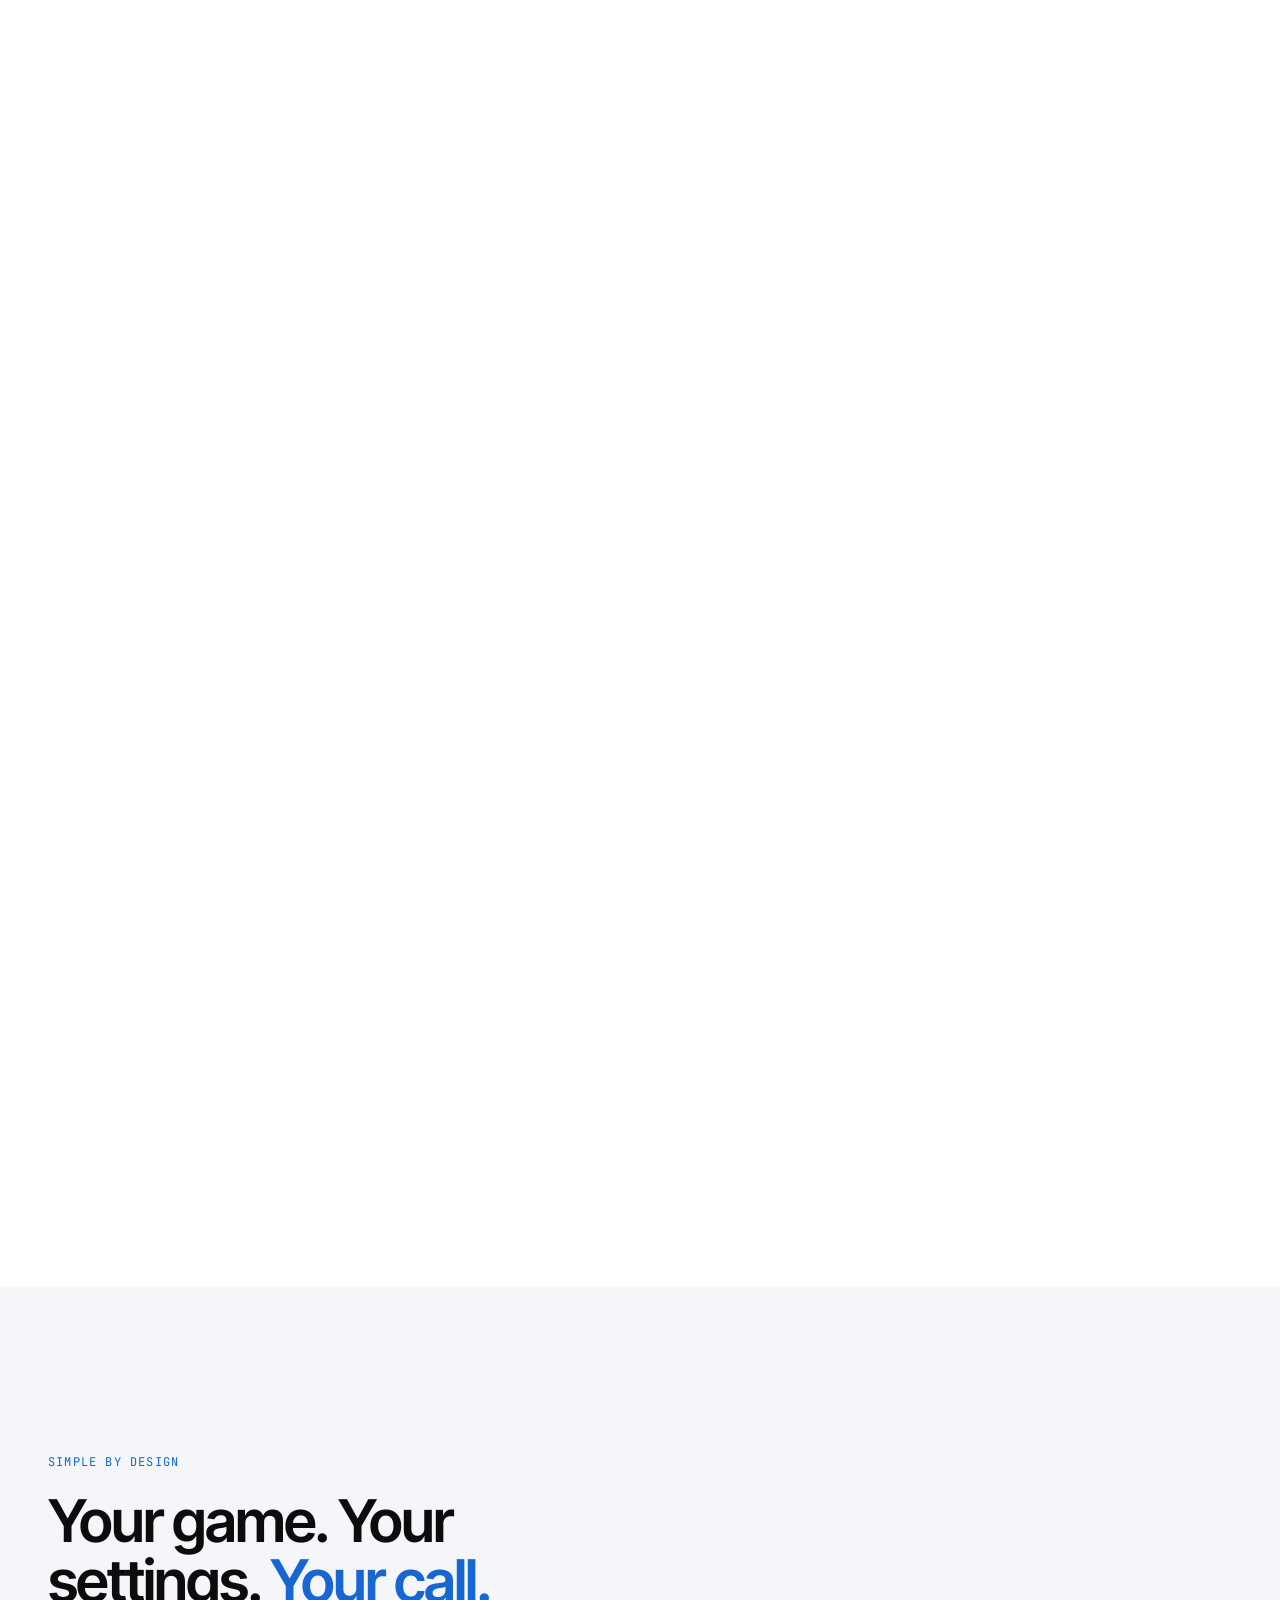
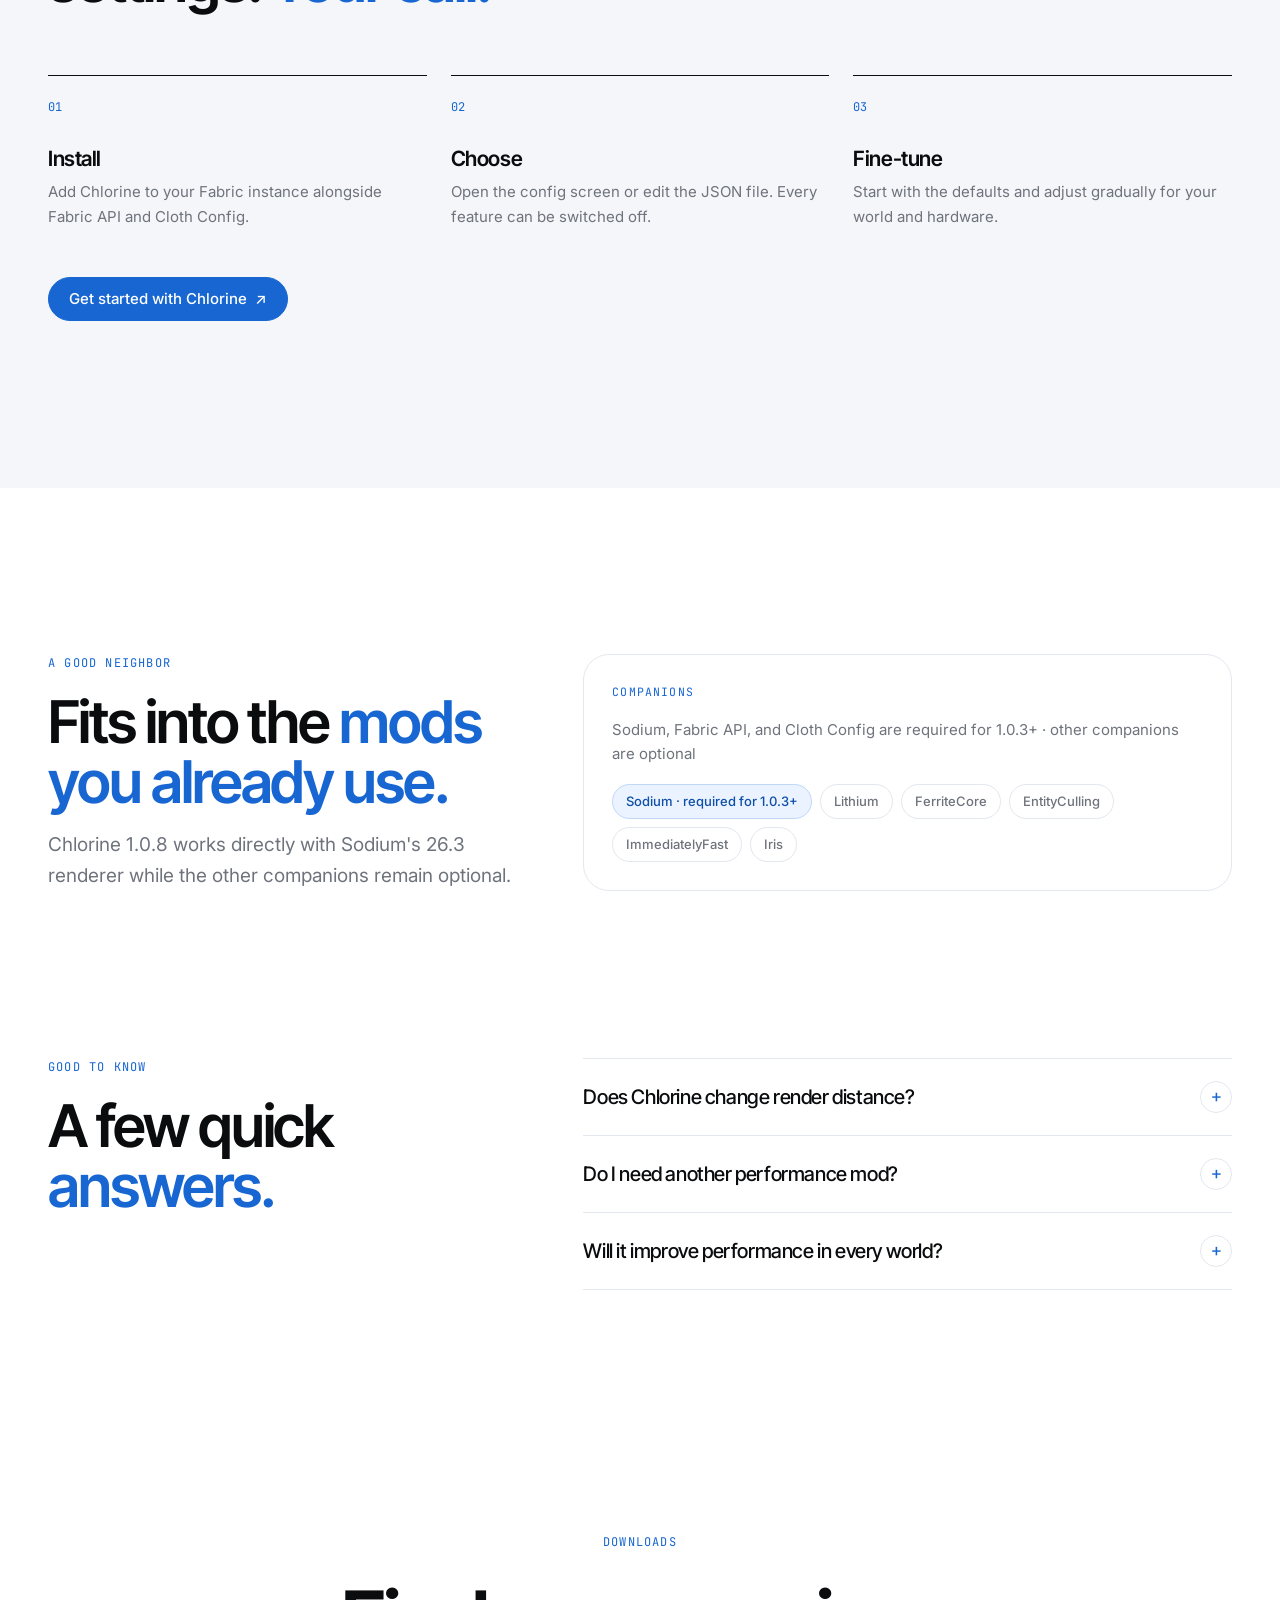
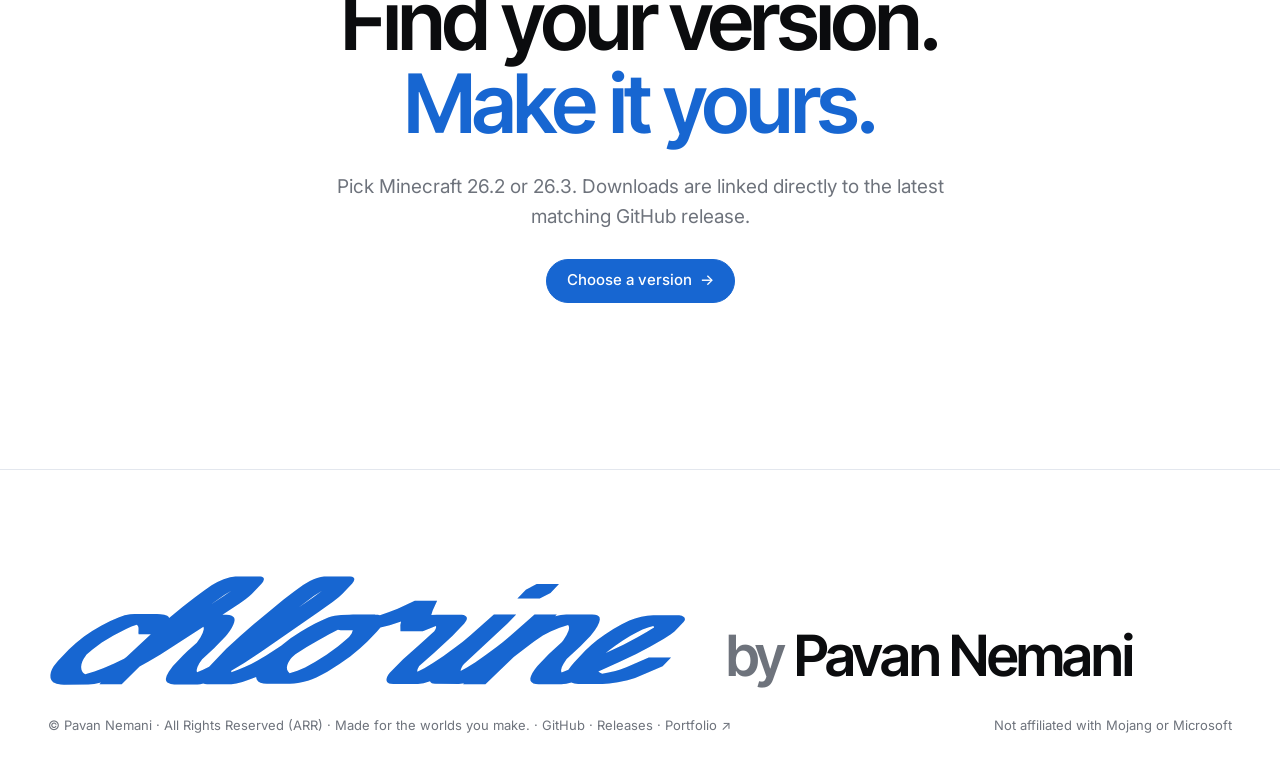
==== commit e17732a1: "Rebuild the website in the Mouse 33 design Every page (home, features, benchmarks, downloads, transp" ====
--- a/index.html
+++ b/index.html
@@ -2,133 +2,185 @@
 <html lang="en">
 <head>
 <meta charset="utf-8">
-<meta name="viewport" content="width=device-width, initial-scale=1">
+<meta name="viewport" content="width=device-width, initial-scale=1, viewport-fit=cover">
+<title>Chlorine</title>
 <meta name="description" content="Chlorine is a configurable Fabric performance and power-management mod for Minecraft.">
-<meta name="theme-color" content="#0c0c0a">
-<title>Chlorine</title>
-<link rel="icon" href="assets/chlorine-icon.png">
+<meta name="theme-color" content="#FFFFFF" media="(prefers-color-scheme: light)">
+<meta name="theme-color" content="#0B0C0E" media="(prefers-color-scheme: dark)">
+<link rel="icon" href="favicon.svg" type="image/svg+xml">
+<link rel="apple-touch-icon" href="apple-touch-icon.png">
+<meta property="og:type" content="website">
+<meta property="og:site_name" content="Chlorine">
+<meta property="og:title" content="Chlorine">
+<meta property="og:description" content="Chlorine is a configurable Fabric performance and power-management mod for Minecraft.">
+<meta property="og:url" content="https://ophidianp.github.io/chlorine/">
+<meta property="og:image" content="https://ophidianp.github.io/chlorine/og.png">
+<meta name="twitter:card" content="summary_large_image">
+<script>try{var t=localStorage.getItem("cl-theme");if(t)document.documentElement.dataset.theme=t;if(!sessionStorage.getItem("cl-pre")&&!matchMedia("(prefers-reduced-motion: reduce)").matches){document.documentElement.classList.add("preload");sessionStorage.setItem("cl-pre","1")}}catch(e){}</script>
 <link rel="preconnect" href="https://fonts.googleapis.com">
 <link rel="preconnect" href="https://fonts.gstatic.com" crossorigin>
-<link rel="stylesheet" href="https://fonts.googleapis.com/css2?family=Geist:wght@400;500;600&amp;family=Geist+Mono:wght@400;500&amp;family=Instrument+Serif:ital@0;1&amp;display=swap">
-<link rel="stylesheet" href="assets/liquid-glass.css?v=2">
-<link rel="stylesheet" href="assets/site.css?v=18">
-<script src="assets/liquid-glass.js?v=2" data-auto defer></script>
+<link rel="stylesheet" href="https://fonts.googleapis.com/css2?family=Inter:wght@400;500;600&amp;family=Inter+Tight:wght@500;600;700&amp;family=JetBrains+Mono:wght@400;500&amp;display=swap">
+<link rel="stylesheet" href="assets/site.css?v=20">
+<script src="assets/site.js?v=20" defer></script>
 </head>
 <body>
-<header class="header" data-glass="60">
-  <a class="name" href="index.html"><img src="assets/chlorine-icon.png" alt="" width="22" height="22">Chlorine</a>
-  <nav aria-label="Main">
-    <a href="index.html" aria-current="page">Home</a>
-    <a href="features.html">Features</a>
-    <a href="benchmarks.html">Benchmarks</a>
-    <a href="transparency.html">Transparency</a>
-    <a class="cta-link" href="downloads.html">Download</a>
+<div class="pre" aria-hidden="true"><div class="pre-in">
+  <span class="lgs"><svg class="ghost"><use href="#cl"/></svg><svg class="fillp"><use href="#cl"/></svg></span>
+  <p>A smoother world,<br>without the noise.</p>
+</div></div>
+<svg width="0" height="0" style="position:absolute" aria-hidden="true">
+  <symbol id="cl" viewBox="-0.6 -0.6 160.44 28.37"><path fill="currentColor" d="M122.03,1.94 L119.32,3.34 L117.19,5.54 L122.79,5.54 L125.50,4.14 L127.63,1.94ZM88.00,11.32 L87.82,12.23 L87.85,13.74 L93.45,13.74 L96.73,12.42 L96.80,12.62 L96.78,12.88 L96.64,13.26 L96.34,13.75 L92.68,17.11 L88.51,20.77 L85.17,24.20 L84.83,24.64 L84.55,25.13 L84.41,25.48 L84.34,25.87 L84.37,26.20 L84.50,26.48 L84.72,26.70 L85.02,26.85 L85.47,26.96 L86.05,27.01 L92.23,27.00 L93.64,26.79 L95.26,26.29 L95.42,26.56 L95.72,26.79 L96.04,26.90 L96.52,26.97 L102.51,26.98 L103.78,26.82 L103.57,27.04 L109.17,27.04 L116.27,20.23 L121.55,16.19 L123.57,14.85 L125.51,13.83 L127.77,12.89 L129.92,12.23 L130.08,12.46 L130.15,12.75 L130.15,13.09 L130.05,13.58 L129.54,14.72 L128.72,16.00 L128.38,16.47 L125.03,19.55 L122.22,22.47 L121.54,23.35 L120.96,24.24 L120.59,25.03 L120.44,25.62 L120.49,26.17 L120.72,26.53 L121.21,26.86 L121.83,27.03 L122.49,27.09 L128.22,27.09 L129.46,26.97 L130.74,26.66 L131.50,26.87 L132.46,26.98 L138.55,26.99 L140.26,26.89 L142.42,26.57 L144.83,26.05 L146.72,25.47 L148.65,24.71 L153.64,22.54 L155.76,20.34 L150.16,20.34 L144.53,22.78 L143.03,23.34 L141.78,23.74 L140.05,24.15 L138.46,24.46 L137.95,24.21 L137.50,23.86 L143.03,21.36 L147.02,19.45 L150.58,17.59 L153.97,15.66 L155.62,14.60 L156.61,13.82 L158.89,11.45 L159.16,11.07 L159.24,10.73 L159.15,10.38 L158.87,10.11 L158.44,9.90 L157.80,9.76 L151.31,9.73 L149.77,9.86 L148.29,10.12 L146.71,10.54 L145.30,11.05 L143.39,11.98 L141.28,13.19 L139.16,14.56 L137.23,15.95 L135.80,17.13 L134.30,18.56 L131.42,21.58 L130.63,22.53 L129.99,23.44 L128.28,24.11 L128.18,23.84 L128.16,23.50 L128.35,22.74 L128.81,21.83 L129.55,20.76 L133.01,17.56 L135.57,14.90 L136.63,13.54 L137.27,12.52 L137.70,11.59 L137.88,10.80 L137.80,10.26 L137.58,9.98 L137.20,9.77 L136.69,9.64 L135.94,9.56 L129.48,9.56 L128.09,9.70 L126.66,9.98 L127.09,9.54 L121.49,9.54 L115.44,14.92 L113.66,16.40 L112.05,17.66 L109.06,19.88 L106.57,21.61 L104.54,22.89 L102.93,23.74 L102.98,23.41 L103.14,22.96 L103.43,22.45 L103.79,21.96 L114.77,11.74 L116.89,9.54 L111.29,9.54 L105.27,14.91 L103.48,16.39 L101.81,17.67 L98.66,19.97 L96.00,21.76 L93.85,23.08 L92.09,23.96 L92.06,23.67 L92.13,23.28 L92.54,22.47 L96.32,19.16 L100.93,14.89 L103.86,11.81 L104.37,11.06 L104.49,10.74 L104.52,10.47 L104.43,10.17 L104.17,9.92 L103.72,9.72 L103.21,9.62 L96.94,9.60 L95.58,9.71 L95.93,8.59 L97.05,6.14 L91.45,6.14 L87.15,8.12 L84.84,9.00 L82.69,9.73 L82.20,9.64 L81.46,9.61 L81.53,9.54 L75.93,9.54 L75.01,9.61 L72.95,9.66 L71.37,9.85 L70.49,10.07 L69.72,10.34 L68.17,10.99 L66.43,11.84 L64.60,12.83 L62.79,13.88 L60.28,15.54 L57.90,17.42 L54.14,19.84 L51.90,21.18 L50.40,21.98 L48.74,22.77 L46.93,23.52 L45.39,24.07 L45.38,23.71 L48.63,21.73 L52.80,18.95 L67.46,8.81 L70.90,6.35 L72.41,5.16 L73.30,4.35 L75.74,1.81 L76.09,1.31 L76.26,0.84 L76.24,0.54 L76.05,0.28 L75.73,0.11 L75.26,0.02 L68.66,0.03 L67.86,0.15 L66.93,0.40 L66.06,0.72 L65.11,1.16 L63.41,2.16 L61.08,3.83 L58.45,5.87 L54.89,8.78 L50.86,12.14 L47.71,14.87 L44.14,18.18 L39.83,22.66 L38.17,23.48 L36.80,24.07 L36.71,23.78 L36.70,23.49 L36.90,22.73 L37.37,21.81 L38.08,20.78 L41.07,18.05 L43.93,15.09 L44.40,14.54 L45.05,13.62 L45.52,12.86 L45.89,12.15 L46.12,11.50 L46.22,10.93 L46.14,10.46 L45.94,10.17 L45.50,9.89 L44.89,9.71 L44.14,9.61 L43.17,9.60 L47.47,6.80 L48.96,5.74 L49.90,5.00 L50.59,4.36 L52.92,1.93 L53.37,1.33 L53.57,0.77 L53.54,0.47 L53.39,0.25 L53.09,0.07 L52.74,0.00 L46.41,0.01 L45.09,0.23 L43.48,0.72 L41.91,1.41 L40.46,2.24 L38.59,3.51 L36.29,5.22 L33.14,7.71 L29.79,10.47 L29.63,10.13 L29.30,9.87 L28.57,9.64 L27.60,9.48 L26.74,9.44 L21.14,9.44 L20.03,9.51 L18.63,9.77 L17.09,10.30 L15.04,11.20 L12.84,12.34 L10.48,13.72 L8.44,15.09 L6.34,16.76 L4.63,18.34 L1.93,21.15 L0.82,22.54 L0.40,23.29 L0.13,24.02 L0.00,24.72 L0.02,25.36 L0.11,25.73 L0.27,26.07 L0.69,26.54 L1.12,26.78 L1.55,26.93 L2.60,27.13 L3.38,27.17 L9.49,27.16 L10.98,27.00 L12.69,26.61 L12.28,27.04 L17.88,27.04 L22.38,22.62 L24.63,21.38 L27.62,19.58 L38.40,12.62 L38.49,12.96 L38.48,13.31 L38.21,14.23 L37.65,15.31 L36.74,16.65 L34.35,18.81 L33.26,19.87 L30.75,22.48 L29.71,23.90 L29.18,24.93 L28.98,25.69 L28.99,26.04 L29.08,26.28 L29.27,26.54 L29.49,26.72 L30.21,27.01 L31.08,27.12 L36.93,27.12 L37.60,27.06 L38.35,26.91 L38.79,27.02 L39.33,27.06 L45.42,27.05 L46.66,26.88 L48.18,26.49 L49.77,25.96 L51.62,25.23 L51.78,25.85 L52.15,26.35 L52.71,26.70 L53.45,26.90 L54.31,26.95 L60.07,26.95 L61.14,26.89 L62.12,26.76 L63.36,26.51 L64.63,26.17 L65.68,25.81 L66.73,25.37 L68.08,24.71 L69.49,23.92 L72.54,22.01 L75.23,20.10 L77.72,18.04 L79.55,16.31 L81.96,13.82 L82.82,12.84 L85.15,12.24ZM61.48,19.56 L64.32,17.75 L67.04,16.16 L69.95,14.51 L72.14,13.40 L72.84,13.54 L75.89,13.54 L75.60,14.32 L74.95,15.20 L73.50,16.49 L72.14,17.60 L69.29,19.66 L66.49,21.44 L63.92,22.86 L62.00,23.69 L60.03,24.28 L59.64,23.88 L59.41,23.40 L59.34,22.84 L59.45,22.21 L59.74,21.54 L60.25,20.76 L60.63,20.30ZM18.49,20.64 L16.01,21.86 L13.41,22.98 L11.05,23.85 L8.75,24.53 L8.42,24.34 L8.15,24.09 L7.95,23.79 L7.78,23.35 L7.71,22.74 L7.79,22.06 L8.01,21.34 L8.31,20.71 L9.07,19.62 L10.56,18.34 L12.89,16.60 L15.82,14.81 L18.99,13.18 L20.35,12.58 L21.65,12.11 L21.94,12.38 L22.09,12.74 L22.12,13.16 L22.09,14.12 L22.14,14.54 L25.20,14.54 L21.50,17.94 L19.08,20.26ZM62.28,7.79 L66.16,4.86 L68.18,3.58 L65.81,5.33ZM40.23,7.06 L43.71,4.58 L45.40,3.60 L43.42,4.98ZM140.14,18.59 L141.74,17.38 L143.56,16.14 L145.47,14.96 L147.10,14.06 L148.58,13.34 L149.98,12.80 L151.29,12.43 L151.45,12.64 L151.51,12.82 L151.28,12.97 L149.64,13.97 L147.33,15.26 L143.80,17.13 L139.37,19.25Z"/></symbol>
+</svg>
+
+<header class="hdr" id="hdr">
+  <div class="wrap">
+    <a class="logo lgs" href="index.html" aria-label="Chlorine, home"><svg class="base" aria-hidden="true"><use href="#cl"/></svg><svg class="fillp" aria-hidden="true"><use href="#cl"/></svg></a>
+    <nav class="nav" aria-label="Main">
+      <a href="index.html" aria-current="page">Home</a>
+      <a href="features.html">Features</a>
+      <a href="benchmarks.html">Benchmarks</a>
+      <a href="transparency.html">Transparency</a>
+    </nav>
+    <div class="tools">
+      <span class="kbd">v1.0.8</span>
+      <button class="ib" id="theme" type="button" aria-label="Switch light or dark mode">
+        <svg class="moon" viewBox="0 0 24 24" fill="none" stroke="currentColor" stroke-width="1.7" stroke-linecap="round" stroke-linejoin="round" aria-hidden="true"><path d="M20 14.5A8 8 0 1 1 9.5 4a6.5 6.5 0 0 0 10.5 10.5z"/></svg>
+        <svg class="sun" viewBox="0 0 24 24" fill="none" stroke="currentColor" stroke-width="1.7" stroke-linecap="round" aria-hidden="true"><circle cx="12" cy="12" r="4"/><path d="M12 2v2M12 20v2M4.9 4.9l1.4 1.4M17.7 17.7l1.4 1.4M2 12h2M20 12h2M4.9 19.1l1.4-1.4M17.7 6.3l1.4-1.4"/></svg>
+      </button>
+      <a class="ib" href="https://github.com/ophidianp/chlorine" aria-label="Chlorine on GitHub"><svg viewBox="0 0 24 24" fill="none" stroke="currentColor" stroke-width="1.7" stroke-linecap="round" stroke-linejoin="round" aria-hidden="true"><path d="M9 19c-4 1.3-4-2-6-2.5m12 4.5v-3.5c0-1 .1-1.4-.5-2 2.8-.3 5.5-1.4 5.5-6a4.6 4.6 0 0 0-1.3-3.2 4.2 4.2 0 0 0-.1-3.2s-1.1-.3-3.5 1.3a12 12 0 0 0-6.2 0C6.5 2.8 5.4 3.1 5.4 3.1a4.2 4.2 0 0 0-.1 3.2A4.6 4.6 0 0 0 4 9.5c0 4.6 2.7 5.7 5.5 6-.6.6-.6 1.2-.5 2V21"/></svg></a>
+      <a class="pill sm" href="downloads.html" style="margin-left:8px">Download</a>
+      <button class="ib menu-btn" id="menu" type="button" aria-label="Menu" aria-expanded="false" aria-controls="sheet"><svg viewBox="0 0 24 24" fill="none" stroke="currentColor" stroke-width="1.7" stroke-linecap="round" aria-hidden="true"><path class="bars" d="M4 8h16M4 16h16"/><path class="x" d="M6 6l12 12M18 6L6 18"/></svg></button>
+    </div>
+  </div>
+  <nav class="sheet" id="sheet" aria-label="Main, mobile">
+      <a href="index.html" aria-current="page">Home</a>
+      <a href="features.html">Features</a>
+      <a href="benchmarks.html">Benchmarks</a>
+      <a href="transparency.html">Transparency</a>
+      <a href="downloads.html">Download</a>
   </nav>
 </header>
 
 <main>
-<section class="wrap hero">
-<span class="badge">Fabric performance mod · <b>v1.0.8</b></span>
-<h1>A smoother world,<br><em>without the noise.</em></h1>
-<p class="lead">Chlorine fine-tunes the work happening behind your Minecraft world—so busy moments feel a little less busy.</p>
-<div class="actions"><a class="btn primary" href="downloads.html?version=26.3">Download for 26.3 ↓</a><a class="btn" href="features.html">See the features →</a></div>
-<p class="fine">For Fabric · Minecraft 26.2 and 26.3 · Free and open source</p>
-<div class="wrap" style="width:auto;margin-top:56px"><div class="stats">
-<div class="stat"><span>Version</span><b>1.0.8</b><small>latest release</small></div>
-<div class="stat"><span>Minecraft</span><b>26.2 · 26.3</b><small>Fabric</small></div>
-<div class="stat"><span>Requires</span><b>Sodium</b><small>0.9.2+ for 1.0.3+</small></div>
-<div class="stat"><span>Settings</span><b>18</b><small>config categories</small></div>
-</div>
-</div></section>
-<section class="wrap" style="padding-top:14px">
-<div class="grid ">
-<article class="card "><p class="label">01</p><h3>Thoughtful performance</h3><p></p></article>
-<article class="card "><p class="label">02</p><h3>Every feature is optional</h3><p></p></article>
-<article class="card "><p class="label">03</p><h3>Your settings stay yours</h3><p></p></article>
-</div>
-</section>
-<section class="wrap section">
-<div class="section-head"><p class="eyebrow">A lighter touch</p>
-<h2>Keep the details. <em>Spend less time waiting.</em></h2>
-<p>From distant mob AI to bursts of particles and sounds, Chlorine offers small, configurable adjustments to the work that can add up during play.</p>
-</div>
-<div class="grid two">
-<article class="card tall"><p class="label">01 / Client</p><p class="serif">Adaptive tuning</p><p>Adjust simulation distance as performance changes, with optional entity-distance and particle fallbacks.</p><ul class="tags"><li class="on">simulation distance</li><li>entity distance</li><li>particles</li><li>fast travel</li></ul><a class="more" href="features.html#adaptive">Explore adaptive tuning →</a></article>
-<article class="card "><p class="label">02 / World</p><h3>Calmer crowds</h3><p>Throttle distant mob AI and merge nearby item drops and XP orbs through independent settings.</p><a class="more" href="features.html#world">Explore world features →</a></article>
-<article class="card "><p class="label">03 / Comfort</p><h3>Quieter bursts</h3><p>Set budgets for sounds and particles, and save power when the game window is unfocused.</p><a class="more" href="features.html#comfort">Explore comfort features →</a></article>
-</div>
-<p style="margin-top:22px"><a class="btn" href="features.html">See what it can do ↗</a></p>
-</section>
-<section class="wrap section split">
-<div class="section-head"><p class="eyebrow">Built around the busy bits</p>
-<h2>Less background strain. <em>More room to play.</em></h2>
-<p>Minecraft has a lot going on at once. Chlorine focuses on the parts you can tune, without trying to replace the systems that already do their job well.</p>
-</div>
-<div class="rows">
-<div class="row"><p class="label">Client</p><div><h3>Simulation that can scale</h3><p>Give the world a little breathing room when frames dip, then let it recover when things settle.</p></div></div>
-<div class="row"><p class="label">World</p><div><h3>Distant activity, handled gently</h3><p>Throttle distant mob decision-making while leaving nearby mobs and their physics alone.</p></div></div>
-<div class="row"><p class="label">Effects</p><div><h3>Effects with a sensible budget</h3><p>Keep bursts of sounds and particles from piling up all at once, one optional setting at a time.</p></div></div>
-<div class="row"><p class="label">Comfort</p><div><h3>Power saving when you step away</h3><p>Lower the FPS cap while the game is unfocused, with an option to hide clouds too.</p></div></div>
-<div class="row"><p class="label">Frames</p><div><h3>Steadier frame times</h3><p>Spread light-update bursts and the periodic autosave over several frames, and skip far-away detail you can't see anyway.</p></div></div>
-</div>
-</section>
-<section class="wrap section">
-<div class="section-head"><p class="eyebrow">Simple by design</p>
-<h2>Your game. Your settings. <em>Your call.</em></h2>
-</div>
-<ol class="steps">
-<li><h3>Install</h3><p>Add Chlorine to your Fabric instance alongside Fabric API and Cloth Config.</p></li>
-<li><h3>Choose</h3><p>Open the config screen or edit the JSON file. Every feature can be switched off.</p></li>
-<li><h3>Fine-tune</h3><p>Start with the defaults and adjust gradually for your world and hardware.</p></li>
-</ol>
-<p style="margin-top:22px"><a class="btn" href="downloads.html">Get started with Chlorine ↗</a></p>
-</section>
-<section class="wrap section split">
-<div class="section-head"><p class="eyebrow">A good neighbor</p>
-<h2>Fits into the <em>mods you already use.</em></h2>
-<p>Chlorine 1.0.8 works directly with Sodium's 26.3 renderer while the other companions remain optional.</p>
-</div>
-<article class="card "><p class="label">Companions</p><p>Sodium, Fabric API, and Cloth Config are required for 1.0.3+ · other companions are optional</p><ul class="tags"><li class="on">Sodium · required for 1.0.3+</li><li>Lithium</li><li>FerriteCore</li><li>EntityCulling</li><li>ImmediatelyFast</li><li>Iris</li></ul></article></section>
-<section class="wrap section split" style="align-items:start">
-<div class="section-head"><p class="eyebrow">Good to know</p>
-<h2>A few quick <em>answers.</em></h2>
-</div>
-<div class="faq">
-<details><summary>Does Chlorine change render distance?</summary><p>No. Its adaptive tuning works with simulation distance; render distance is intentionally left alone to avoid expensive chunk render graph rebuilds.</p></details>
-<details><summary>Do I need another performance mod?</summary><p>For Chlorine 1.0.3+ on Minecraft 26.3, Sodium 0.9.2 or newer is required because the workload governor integrates with Sodium's renderer. Lithium, FerriteCore, EntityCulling, ImmediatelyFast, and Iris remain optional.</p></details>
-<details><summary>Will it improve performance in every world?</summary><p>Results depend on your hardware, world, entity count, and mod setup. Chlorine provides configurable tools, not a universal FPS guarantee.</p></details>
-</div>
-</section>
-<section class="wrap"><div class="cta">
-<h2>Find your version. <em>Make it yours.</em></h2>
-<p>Pick Minecraft 26.2 or 26.3. Downloads are linked directly to the latest matching GitHub release.</p>
-<div class="actions"><a class="btn primary" href="downloads.html">Choose a version →</a></div>
-</div></section>
+  <section class="hero">
+    <div class="wrap">
+      <div class="hero-grid">
+        <div>
+          <p class="eyebrow in">Fabric performance mod · <b>v1.0.8</b></p>
+          <h1 class="in d1" style="margin-top:22px">A smoother world,<br><em>without the noise.</em></h1>
+        </div>
+        <div class="hero-side">
+          <p class="lede in d2">Chlorine fine-tunes the work happening behind your Minecraft world—so busy moments feel a little less busy.</p>
+          <div class="cta in d3"><a class="pill ac" href="downloads.html?version=26.3">Download for 26.3 <span class="ar">↓</span></a><a class="pill" href="features.html">See the features <span class="ar">→</span></a></div>
+          <p class="fine in d4">For Fabric · Minecraft 26.2 and 26.3 · Free and open source</p>
+        </div>
+      </div>
+      <div class="ticks">
+        <div class="rv"><span>Version</span><b>1.0.8</b><small>latest release</small></div>
+        <div class="rv d1"><span>Minecraft</span><b>26.2 · 26.3</b><small>Fabric</small></div>
+        <div class="rv d2"><span>Requires</span><b>Sodium</b><small>0.9.2+ for 1.0.3+</small></div>
+        <div class="rv d2"><span>Settings</span><b>18</b><small>config categories</small></div>
+      </div>
+    </div>
+    <div class="marq"><div class="track"><div class="set"><span>Thoughtful performance</span><span>Every feature is optional</span><span>Your settings stay yours</span><span aria-hidden="true">Thoughtful performance</span><span aria-hidden="true">Every feature is optional</span><span aria-hidden="true">Your settings stay yours</span></div><div class="set" aria-hidden="true"><span>Thoughtful performance</span><span>Every feature is optional</span><span>Your settings stay yours</span><span>Thoughtful performance</span><span>Every feature is optional</span><span>Your settings stay yours</span></div></div></div>
+  </section>
+
+  <section class="blk" id="lighter">
+    <div class="wrap">
+      <div class="blk-head">
+        <div><p class="eyebrow rv">A lighter touch</p><h2 class="rv d1">Keep the details. <em>Spend less time waiting.</em></h2></div>
+        <p class="lede rv d2">From distant mob AI to bursts of particles and sounds, Chlorine offers small, configurable adjustments to the work that can add up during play.</p>
+      </div>
+      <div class="cards two">
+        <article class="card tall rv"><p class="label">01 / Client</p><p class="big">Adaptive tuning</p><p>Adjust simulation distance as performance changes, with optional entity-distance and particle fallbacks.</p><ul class="chips"><li><span class="on">simulation distance</span></li><li><span>entity distance</span></li><li><span>particles</span></li><li><span>fast travel</span></li></ul><a class="more stretch" href="features.html#adaptive">Explore adaptive tuning <span class="ar">→</span></a></article>
+        <article class="card rv d1"><p class="label">02 / World</p><h3>Calmer crowds</h3><p>Throttle distant mob AI and merge nearby item drops and XP orbs through independent settings.</p><a class="more stretch" href="features.html#world">Explore world features <span class="ar">→</span></a></article>
+        <article class="card rv d2"><p class="label">03 / Comfort</p><h3>Quieter bursts</h3><p>Set budgets for sounds and particles, and save power when the game window is unfocused.</p><a class="more stretch" href="features.html#comfort">Explore comfort features <span class="ar">→</span></a></article>
+      </div>
+      <div class="cta rv" style="margin-top:40px"><a class="pill" href="features.html">See what it can do <span class="ar">↗</span></a></div>
+    </div>
+  </section>
+
+  <section class="tear" id="inside">
+    <div class="pin"><div class="wrap grid">
+      <div>
+        <p class="eyebrow">Built around the busy bits</p>
+        <h2 style="margin-top:18px;font-size:clamp(32px,3.6vw,52px)">Less background strain. <em>More room to play.</em></h2>
+        <p class="mute" style="margin-top:18px;max-width:52ch">Minecraft has a lot going on at once. Chlorine focuses on the parts you can tune, without trying to replace the systems that already do their job well.</p>
+        <ol class="steps">
+          <li class="on" data-lbl="Client"><div class="t">Simulation that can scale <small>01 · Client</small></div><p>Give the world a little breathing room when frames dip, then let it recover when things settle.</p></li>
+          <li data-lbl="World"><div class="t">Distant activity, handled gently <small>02 · World</small></div><p>Throttle distant mob decision-making while leaving nearby mobs and their physics alone.</p></li>
+          <li data-lbl="Effects"><div class="t">Effects with a sensible budget <small>03 · Effects</small></div><p>Keep bursts of sounds and particles from piling up all at once, one optional setting at a time.</p></li>
+          <li data-lbl="Comfort"><div class="t">Power saving when you step away <small>04 · Comfort</small></div><p>Lower the FPS cap while the game is unfocused, with an option to hide clouds too.</p></li>
+          <li data-lbl="Frames"><div class="t">Steadier frame times <small>05 · Frames</small></div><p>Spread light-update bursts and the periodic autosave over several frames, and skip far-away detail you can't see anyway.</p></li>
+        </ol>
+        <div class="bar"><i id="bar"></i></div>
+      </div>
+      <div class="tstage">
+        <div class="layer on"><svg class="ill" viewBox="0 0 294 294" aria-hidden="true"><g class="soft" fill="none" stroke="currentColor" stroke-width="1.2"><path d="M30 30V264M30 30H264"/><path d="M56 30V264M30 56H264"/><path d="M82 30V264M30 82H264"/><path d="M108 30V264M30 108H264"/><path d="M134 30V264M30 134H264"/><path d="M160 30V264M30 160H264"/><path d="M186 30V264M30 186H264"/><path d="M212 30V264M30 212H264"/><path d="M238 30V264M30 238H264"/><path d="M264 30V264M30 264H264"/></g>
+  <rect class="breathe" x="69" y="69" width="156" height="156" rx="6" fill="currentColor" fill-opacity=".16" stroke="currentColor" stroke-width="2.4"/>
+  <circle class="ink" cx="147" cy="147" r="7" fill="currentColor"/><text x="30" y="286">simulation distance</text></svg></div>
+        <div class="layer"><svg class="ill" viewBox="0 0 294 294" aria-hidden="true"><circle cx="147" cy="147" r="74" fill="currentColor" fill-opacity=".1" stroke="currentColor" stroke-width="2" stroke-dasharray="6 7"/>
+  <g class="soft" fill="currentColor"><circle cx="40" cy="58" r="7"/><circle cx="252" cy="44" r="7"/><circle cx="262" cy="214" r="7"/><circle cx="34" cy="236" r="7"/><circle cx="150" cy="22" r="7"/><circle cx="214" cy="268" r="7"/><circle cx="68" cy="150" r="7"/><circle cx="274" cy="130" r="7"/></g>
+  <g fill="currentColor"><circle class="float" cx="120" cy="118" r="8"/><circle class="float" cx="184" cy="160" r="8" style="animation-delay:-.8s"/><circle class="float" cx="132" cy="190" r="8" style="animation-delay:-1.6s"/></g>
+  <circle class="ink" cx="147" cy="147" r="7" fill="currentColor"/><text x="30" y="290">nearby: full AI · distant: throttled</text></svg></div>
+        <div class="layer"><svg class="ill" viewBox="0 0 294 294" aria-hidden="true"><circle cx="147" cy="147" r="92" fill="none" stroke="currentColor" stroke-width="2" stroke-dasharray="4 8"/>
+  <g stroke="currentColor" stroke-width="3" stroke-linecap="round"><path d="M147 120V80M147 174v40M120 147H80M174 147h40M128 128l-26-26M166 166l26 26M166 128l26-26M128 166l-26 26"/></g>
+  <g class="soft" stroke="currentColor" stroke-width="3" stroke-linecap="round"><path d="M147 62V40M147 232v22M62 147H40M232 147h22M86 86 70 70M208 208l16 16M208 86l16-16M86 208l-16 16"/></g>
+  <circle class="blink" cx="147" cy="147" r="12" fill="currentColor"/><text x="30" y="290">per-tick budget</text></svg></div>
+        <div class="layer"><svg class="ill" viewBox="0 0 294 294" aria-hidden="true"><rect x="28" y="52" width="238" height="176" rx="14" fill="currentColor" fill-opacity=".08" stroke="currentColor" stroke-width="2.4"/>
+  <path d="M28 80h238" stroke="currentColor" stroke-width="2"/><g class="soft" fill="currentColor"><circle cx="46" cy="66" r="4.5"/><circle cx="62" cy="66" r="4.5"/><circle cx="78" cy="66" r="4.5"/></g>
+  <path class="float" d="M163 118a34 34 0 1 0 22 52 28 28 0 0 1-22-52z" fill="currentColor"/>
+  <text x="96" y="208">unfocused · fps capped</text></svg></div>
+        <div class="layer"><svg class="ill" viewBox="0 0 294 294" aria-hidden="true"><path d="M24 236H270" stroke="currentColor" stroke-opacity=".4" stroke-width="1.5"/>
+  <path class="soft" d="M24 190 44 186 58 120 72 192 92 188 104 96 118 194 140 186 156 136 170 190 192 188 206 110 222 192 246 188 270 190" fill="none" stroke="currentColor" stroke-width="2.4" stroke-linejoin="round"/>
+  <path d="M24 176C70 172 100 170 147 168S230 166 270 166" fill="none" stroke="currentColor" stroke-width="3.4" stroke-linecap="round"/>
+  <text x="24" y="270">frame time, spikes spread out</text></svg></div>
+        <span class="lbl" id="tlbl">Client</span>
+        <span class="cap">Illustration</span>
+      </div>
+    </div></div>
+  </section>
+
+  <section class="blk tint">
+    <div class="wrap">
+      <div class="blk-head"><div><p class="eyebrow rv">Simple by design</p><h2 class="rv d1">Your game. Your settings. <em>Your call.</em></h2></div></div>
+      <ol class="howto">
+        <li class="rv"><h3>Install</h3><p>Add Chlorine to your Fabric instance alongside Fabric API and Cloth Config.</p></li>
+        <li class="rv d1"><h3>Choose</h3><p>Open the config screen or edit the JSON file. Every feature can be switched off.</p></li>
+        <li class="rv d2"><h3>Fine-tune</h3><p>Start with the defaults and adjust gradually for your world and hardware.</p></li>
+      </ol>
+      <div class="cta rv" style="margin-top:48px"><a class="pill ac" href="downloads.html">Get started with Chlorine <span class="ar">↗</span></a></div>
+    </div>
+  </section>
+
+  <section class="blk">
+    <div class="wrap split" style="align-items:center">
+      <div class="blk-head"><div><p class="eyebrow rv">A good neighbor</p><h2 class="rv d1">Fits into the <em>mods you already use.</em></h2><p class="lede rv d2">Chlorine 1.0.8 works directly with Sodium's 26.3 renderer while the other companions remain optional.</p></div></div>
+      <article class="card flat rv"><p class="label">Companions</p><p>Sodium, Fabric API, and Cloth Config are required for 1.0.3+ · other companions are optional</p><ul class="chips"><li><span class="on">Sodium · required for 1.0.3+</span></li><li><span>Lithium</span></li><li><span>FerriteCore</span></li><li><span>EntityCulling</span></li><li><span>ImmediatelyFast</span></li><li><span>Iris</span></li></ul></article>
+    </div>
+  </section>
+
+  <section class="blk tight" style="padding-top:0">
+    <div class="wrap split">
+      <div class="blk-head"><div><p class="eyebrow rv">Good to know</p><h2 class="rv d1">A few quick <em>answers.</em></h2></div></div>
+      <div class="faq rv">
+        <details><summary>Does Chlorine change render distance?</summary><p>No. Its adaptive tuning works with simulation distance; render distance is intentionally left alone to avoid expensive chunk render graph rebuilds.</p></details>
+        <details><summary>Do I need another performance mod?</summary><p>For Chlorine 1.0.3+ on Minecraft 26.3, Sodium 0.9.2 or newer is required because the workload governor integrates with Sodium's renderer. Lithium, FerriteCore, EntityCulling, ImmediatelyFast, and Iris remain optional.</p></details>
+        <details><summary>Will it improve performance in every world?</summary><p>Results depend on your hardware, world, entity count, and mod setup. Chlorine provides configurable tools, not a universal FPS guarantee.</p></details>
+      </div>
+    </div>
+  </section>
+
+  <section class="blk" style="padding-top:clamp(40px,6vw,80px)">
+    <div class="wrap close">
+      <p class="eyebrow rv">Downloads</p>
+      <h2 class="rv d1">Find your version. <em>Make it yours.</em></h2>
+      <p class="lede rv d2">Pick Minecraft 26.2 or 26.3. Downloads are linked directly to the latest matching GitHub release.</p>
+      <div class="cta rv d2" style="justify-content:center"><a class="pill ac" href="downloads.html">Choose a version <span class="ar">→</span></a></div>
+    </div>
+  </section>
 </main>
 
-<script>
-/* FAQ: slide each answer open and closed instead of snapping */
-document.querySelectorAll(".faq details").forEach((d) => {
-  const ans = d.querySelector(":scope > :not(summary)");
-  let anim = null;
-  d.querySelector("summary").addEventListener("click", (e) => {
-    if (!ans || matchMedia("(prefers-reduced-motion: reduce)").matches) return;
-    e.preventDefault();
-    const opening = !d.open || d.classList.contains("closing");
-    const from = d.open ? ans.offsetHeight : 0;
-    if (anim) anim.cancel();
-    d.open = true;
-    d.classList.toggle("closing", !opening);
-    const to = opening ? ans.scrollHeight : 0;
-    anim = ans.animate([{ height: from + "px", opacity: opening ? 0 : 1 }, { height: to + "px", opacity: opening ? 1 : 0 }],
-      { duration: opening ? 340 : 260, easing: "cubic-bezier(0.2, 0.7, 0.2, 1)" });
-    anim.onfinish = () => { anim = null; if (!opening) { d.open = false; d.classList.remove("closing"); } };
-  });
-});
-</script>
-<footer>
-  <p class="made"><span>Made by</span> <a href="https://ophidianp.github.io/">Pavan Nemani</a></p>
-  <p class="fine">&copy; Pavan Nemani · All Rights Reserved (ARR) · Made for the worlds you make. · <a href="https://github.com/ophidianp/chlorine">GitHub</a> <a href="https://github.com/ophidianp/chlorine/releases">Releases</a> <a href="https://ophidianp.github.io/">Portfolio ↗</a></p>
-</footer>
+<footer><div class="wrap foot-logo"><span class="lgs" role="img" aria-label="Chlorine"><svg class="ghost" aria-hidden="true"><use href="#cl"/></svg><svg class="fillp" aria-hidden="true"><use href="#cl"/></svg></span><p class="foot-by">by <a href="https://ophidianp.github.io/">Pavan Nemani</a></p></div><div class="wrap fine"><span>&copy; Pavan Nemani · All Rights Reserved (ARR) · Made for the worlds you make. · <a href="https://github.com/ophidianp/chlorine">GitHub</a> · <a href="https://github.com/ophidianp/chlorine/releases">Releases</a> · <a href="https://ophidianp.github.io/">Portfolio ↗</a></span><span>Not affiliated with Mojang or Microsoft</span></div></footer>
 </body>
 </html>
--- a/assets/site.css
+++ b/assets/site.css
@@ -1,236 +1,368 @@
-/* Chlorine website. Dark, warm and editorial: big serif headlines with one italic accent
-   word, small mono labels, bordered dark cards and ruled rows (inspired by mnemoai.web.app).
-   The header is the only liquid-glass surface (liquid-glass.css + .js). Fonts: Instrument
-   Serif (headlines), Geist (text), Geist Mono (labels and code), loaded in each page's head. */
-
-:root {
-  color-scheme: dark;
-  --accent: #7ab8ff;
-  --accent-ink: #0b0b09;
-  --bg: #111111; /* plain dark grey, no accent tint */
-  --surface: #181818;
-  --surface-2: #1f1f1f;
-  --line: rgba(242, 239, 230, 0.08);
-  --line-2: rgba(242, 239, 230, 0.15);
-  --text: #f2efe6;
-  --muted: #a19d90;
-  --faint: #6f6c63;
-  --ok: #8fe3a8;
-  --warn: #ffbf73;
-  --serif: "Instrument Serif", Georgia, serif;
-  --sans: "Geist", -apple-system, system-ui, "Segoe UI", sans-serif;
-  --mono: "Geist Mono", ui-monospace, "SF Mono", Menlo, Consolas, monospace;
-  --wrap: 1080px;
-  /* liquid glass (header only) */
-  --g-tint: rgba(12, 12, 10, 0.55);
-  --g-edge: rgba(255, 255, 255, 0.08);
-  --g-edge-dark: rgba(0, 0, 0, 0.5);
-  --lens-bg: rgba(255, 255, 255, 0.08);
-}
-
-* { box-sizing: border-box; }
-html { -webkit-text-size-adjust: 100%; scroll-padding-top: 96px; }
-body { margin: 0; background: var(--bg); color: var(--text); font: 16px/1.6 var(--sans); -webkit-font-smoothing: antialiased; }
-a { color: inherit; text-underline-offset: 3px; }
-img { max-width: 100%; height: auto; }
-::selection { background: var(--accent); color: var(--accent-ink); }
-:focus-visible { outline: 2px solid var(--accent); outline-offset: 2px; }
-code, kbd, pre { font-family: var(--mono); }
-code { padding: 0.12em 0.45em; border: 1px solid var(--line); border-radius: 5px; background: var(--surface-2); font-size: 0.86em; }
-kbd { padding: 0.08em 0.45em; border: 1px solid var(--line-2); border-bottom-width: 2px; border-radius: 5px; background: var(--surface-2); font-size: 0.82em; white-space: nowrap; }
-[hidden] { display: none !important; }
-.wrap { width: min(var(--wrap), 100% - 48px); margin-inline: auto; }
-
-/* ---------- header: the one glass element ---------- */
-.header {
-  position: sticky; top: 14px; z-index: 20;
-  display: flex; flex-wrap: wrap; align-items: center; gap: 8px 26px;
-  width: min(var(--wrap) + 32px, 100% - 24px); margin: 14px auto 0;
-  padding: 10px 12px 10px 18px; border-radius: 14px;
-}
-.header .name { display: flex; align-items: center; gap: 10px; margin-right: auto; font-size: 17px; font-weight: 600; letter-spacing: -0.3px; text-decoration: none; }
-.header .name img { width: 22px; height: 22px; border-radius: 6px; }
-.header nav { display: flex; flex-wrap: wrap; align-items: center; gap: 4px 22px; }
-.header nav a { color: var(--muted); font-size: 14px; text-decoration: none; }
-.header nav a:hover, .header nav a[aria-current="page"] { color: var(--text); }
-.header .cta-link { padding: 7px 14px; border: 1px solid var(--line-2); border-radius: 8px; color: var(--text); font-size: 14px; font-weight: 500; text-decoration: none; }
-.header .cta-link:hover { border-color: var(--muted); }
+/* Chlorine website, in the Mouse 33 design: a floating header that stays put, an oversized hero,
+   scroll reveals (.rv), a pinned scroll stage, spec grids, cards that lift on hover, pill buttons,
+   mono eyebrow labels and a footer logo that fills in as you reach it. Light and dark themes, with
+   Chlorine's own sky-blue accent (#7ab8ff; a deeper shade of it on the light theme so text stays
+   readable). Fonts: Inter, Inter Tight and JetBrains Mono, loaded in each page's head. */
+
+:root{
+  --bg:#FFFFFF; --bg-2:#F4F6F9; --bg-3:#E9EDF3; --line:#E3E7EE; --ink:#0B0C0E; --mute:#6E737C; --faint:#A9AEB7;
+  --ac:#1766D1; --ac-ink:#0F4FA8; --ac-soft:#EAF3FF; --ac-line:#BFD8F8; --on-ac:#FFFFFF;
+  --ok:#1E8A4C; --warn:#A8620B;
+  --hdr:rgba(255,255,255,.78); --tag:rgba(255,255,255,.92); --shadow:0 30px 60px -30px rgba(15,79,168,.25);
+  --f-ui:"Inter",-apple-system,"Helvetica Neue",Helvetica,Arial,sans-serif;
+  --f-disp:"Inter Tight","Inter",-apple-system,"Helvetica Neue",Arial,sans-serif;
+  --f-mono:"JetBrains Mono",ui-monospace,"SF Mono",Consolas,monospace;
+  --wrap:1240px; --r:20px; --ease:cubic-bezier(.2,.7,.1,1);
+  color-scheme:light;
+}
+@media (prefers-color-scheme:dark){:root:not([data-theme="light"]){
+  --bg:#0B0C0E; --bg-2:#131518; --bg-3:#1B1E23; --line:#23272E; --ink:#F2F3F5; --mute:#8E939C; --faint:#4C5058;
+  --ac:#7ab8ff; --ac-ink:#A6D0FF; --ac-soft:#122238; --ac-line:#264A75; --on-ac:#0B0C0E;
+  --ok:#8fe3a8; --warn:#ffbf73;
+  --hdr:rgba(11,12,14,.72); --tag:rgba(19,21,24,.92); --shadow:0 30px 60px -30px rgba(0,0,0,.7); color-scheme:dark}}
+:root[data-theme="dark"]{
+  --bg:#0B0C0E; --bg-2:#131518; --bg-3:#1B1E23; --line:#23272E; --ink:#F2F3F5; --mute:#8E939C; --faint:#4C5058;
+  --ac:#7ab8ff; --ac-ink:#A6D0FF; --ac-soft:#122238; --ac-line:#264A75; --on-ac:#0B0C0E;
+  --ok:#8fe3a8; --warn:#ffbf73;
+  --hdr:rgba(11,12,14,.72); --tag:rgba(19,21,24,.92); --shadow:0 30px 60px -30px rgba(0,0,0,.7); color-scheme:dark}
+
+*{box-sizing:border-box}
+html{scroll-behavior:smooth;scroll-padding-top:96px;-webkit-text-size-adjust:100%}
+body{margin:0;background:var(--bg);color:var(--ink);font-family:var(--f-ui);font-size:16px;line-height:1.65;-webkit-font-smoothing:antialiased;overflow-x:clip;transition:background .5s var(--ease),color .5s var(--ease)}
+a{color:inherit;text-decoration:none}
+button{font:inherit;color:inherit}
+img{max-width:100%;height:auto}
+[hidden]{display:none!important}
+::selection{background:var(--ac);color:var(--on-ac)}
+.wrap{max-width:var(--wrap);margin:0 auto;padding-left:max(28px,env(safe-area-inset-left,0px));padding-right:max(28px,env(safe-area-inset-right,0px))}
+:focus-visible{outline:2px solid var(--ac);outline-offset:3px;border-radius:8px}
+code,kbd,pre{font-family:var(--f-mono)}
+code{padding:.1em .42em;border:1px solid var(--line);border-radius:6px;background:var(--bg-2);font-size:.86em}
+strong{font-weight:600;color:var(--ink)}
+p a,.lede a{color:var(--ac);text-underline-offset:3px}
+p a:hover{text-decoration:underline}
+@media (max-width:600px){.wrap{padding-left:max(16px,env(safe-area-inset-left,0px));padding-right:max(16px,env(safe-area-inset-right,0px))}}
+
+/* ---------- header: floating, solid once you scroll, never hides ---------- */
+body::before{content:"";position:fixed;inset:0 0 auto;height:env(safe-area-inset-top,0px);z-index:31;background:var(--hdr)}
+.hdr{position:fixed;top:env(safe-area-inset-top,0px);left:0;right:0;z-index:30;height:68px;border-bottom:1px solid transparent;transition:background .35s var(--ease),border-color .35s var(--ease)}
+.hdr.solid,.hdr.open{background:var(--hdr);backdrop-filter:saturate(1.5) blur(16px);-webkit-backdrop-filter:saturate(1.5) blur(16px);border-bottom-color:var(--line)}
+.hdr .wrap{height:100%;display:flex;align-items:center;gap:28px}
+
+/* logo: the one-piece "chlorine" wordmark; the accent sweeps across it on hover */
+.lgs{position:relative;display:block;aspect-ratio:160.44/28.37}
+.lgs svg{position:absolute;inset:0;width:100%;height:100%;display:block;overflow:visible}
+.lgs .fillp{color:var(--ac)}
+.logo{width:auto;height:26px;flex:none}
+.logo .base{color:var(--ink)}
+.logo .fillp{clip-path:inset(0 100% 0 0);transition:clip-path .7s var(--ease)}
+.logo:hover .fillp,.logo:focus-visible .fillp{clip-path:inset(0 0 0 0)}
+@keyframes wipe{from{clip-path:inset(0 100% 0 0)}to{clip-path:inset(0 0 0 0)}}
+@keyframes pre-up{from{opacity:0;transform:translateY(6px)}}
+
+/* first-visit preloader: the logo fills in, then the page fades up */
+.pre{position:fixed;inset:0;z-index:100;background:var(--bg);display:none;place-items:center;transition:opacity .55s var(--ease),visibility .55s}
+html.preload .pre{display:grid}
+html.pre-done .pre{opacity:0;visibility:hidden}
+.pre-in{display:grid;justify-items:center;gap:18px}
+.pre .lgs{width:190px}
+.pre .ghost{color:var(--bg-3)}
+.pre .fillp{animation:wipe 1.05s .1s var(--ease) both}
+.pre p{margin:0;font-size:13px;line-height:1.4;color:var(--mute);text-align:center;animation:pre-up .6s .25s var(--ease) both}
+
+.nav{display:flex;gap:26px;margin-left:auto}
+.nav a{font-size:14px;font-weight:500;color:var(--mute);padding:6px 0;position:relative;transition:color .2s}
+.nav a::after{content:"";position:absolute;left:0;right:0;bottom:0;height:1.5px;background:var(--ac);transform:scaleX(0);transform-origin:left;transition:transform .35s var(--ease)}
+.nav a:hover,.nav a[aria-current="page"]{color:var(--ink)}
+.nav a[aria-current="page"]::after,.nav a:hover::after{transform:scaleX(1)}
+.tools{display:flex;align-items:center;gap:4px}
+.kbd{font-size:13px;font-weight:500;color:var(--mute);padding:0 8px;font-family:var(--f-mono)}
+.ib{width:34px;height:34px;border-radius:999px;display:grid;place-items:center;color:var(--mute);background:transparent;border:0;cursor:pointer;transition:color .2s,background .2s}
+.ib:hover{color:var(--ink);background:var(--bg-2)}
+.ib svg{width:17px;height:17px}
+.ib .sun{display:none}
+:root[data-theme="dark"] .ib .sun{display:block} :root[data-theme="dark"] .ib .moon{display:none}
+@media (prefers-color-scheme:dark){:root:not([data-theme="light"]) .ib .sun{display:block}:root:not([data-theme="light"]) .ib .moon{display:none}}
+.menu-btn{display:none}
+.menu-btn .x{display:none}
+.hdr.open .menu-btn .x{display:block} .hdr.open .menu-btn .bars{display:none}
+.sheet{display:none}
+@media (max-width:880px){
+  .nav,.kbd{display:none}.tools{margin-left:auto}.menu-btn{display:grid}
+  .sheet{position:absolute;top:100%;left:0;right:0;display:grid;padding:8px max(16px,env(safe-area-inset-left,0px)) 20px;background:var(--bg);border-bottom:1px solid var(--line);box-shadow:var(--shadow);
+    clip-path:inset(0 0 100% 0);visibility:hidden;transition:clip-path .45s var(--ease),visibility .45s}
+  .hdr.open .sheet{clip-path:inset(0 0 0 0);visibility:visible}
+  .sheet a{padding:13px 0;border-bottom:1px solid var(--line);font-family:var(--f-disp);font-size:22px;font-weight:500;letter-spacing:-.02em;color:var(--mute)}
+  .sheet a:last-child{border-bottom:0}
+  .sheet a[aria-current="page"]{color:var(--ink)}
+}
+@media (max-width:420px){.tools .pill.sm{display:none}}
+
+/* ---------- pills ---------- */
+.pill{height:44px;padding:0 20px;border-radius:999px;border:1px solid var(--ink);font-size:15px;font-weight:500;display:inline-flex;align-items:center;gap:8px;background:transparent;color:var(--ink);cursor:pointer;white-space:nowrap;text-decoration:none;transition:background .25s var(--ease),color .25s var(--ease),border-color .25s,transform .25s var(--ease)}
+.pill:hover{background:var(--ink);color:var(--bg)}
+.pill:active{transform:scale(.97)}
+.pill.sm{height:36px;padding:0 16px;font-size:14px}
+.pill.ac{background:var(--ac);border-color:var(--ac);color:var(--on-ac)}
+.pill.ac:hover{background:var(--ac-ink);border-color:var(--ac-ink)}
+.pill .ar{transition:transform .3s var(--ease)} .pill:hover .ar{transform:translateX(3px)}
+.pill[aria-pressed="true"]{background:var(--ac-soft);border-color:var(--ac);color:var(--ac-ink)}
+.pill[aria-pressed="false"]{border-color:var(--line)}
+.pill[aria-pressed="false"]:hover{border-color:var(--ink)}
+.pill[aria-disabled="true"]{opacity:.5;pointer-events:none}
+@media (max-width:600px){.pill{white-space:normal;height:auto;min-height:44px;padding-block:10px;text-align:left;line-height:1.3}}
 
 /* ---------- type ---------- */
-h1, h2 { margin: 0; font-family: var(--serif); font-weight: 400; }
-h1 { font-size: clamp(56px, 10vw, 128px); line-height: 0.95; letter-spacing: -0.035em; }
-h2 { font-size: clamp(40px, 5.4vw, 66px); line-height: 1.02; letter-spacing: -0.02em; }
-h1 em, h2 em, .serif em { color: var(--accent); font-style: italic; }
-h3 { margin: 0 0 8px; font-size: 17px; font-weight: 600; letter-spacing: -0.2px; line-height: 1.35; }
-p { margin: 0 0 16px; }
-.lead { max-width: 580px; color: var(--muted); font-size: 19px; }
-.muted { color: var(--muted); }
-.eyebrow { margin: 0 0 18px; color: var(--accent); font: 500 12px/1.2 var(--mono); letter-spacing: 0.08em; text-transform: uppercase; }
-.fine { color: var(--faint); font: 12.5px/1.6 var(--mono); }
+.eyebrow{margin:0;font-family:var(--f-mono);font-size:12px;letter-spacing:.1em;text-transform:uppercase;color:var(--ac)}
+.eyebrow b{font-weight:500;color:var(--ink)}
+h1,h2,h3{font-family:var(--f-disp);font-weight:600;letter-spacing:-.035em;text-wrap:balance;margin:0}
+h1{font-size:clamp(46px,8.4vw,128px);line-height:.95;font-weight:700}
+h2{font-size:clamp(34px,4.6vw,64px);line-height:1.02}
+h3{font-size:21px;letter-spacing:-.02em;line-height:1.25}
+h1 em,h2 em{font-style:normal;color:var(--ac)}
+p{margin:0}
+.lede{font-size:19px;line-height:1.6;color:var(--mute);max-width:46ch;margin:0}
+.mute{color:var(--mute)}
+.fine{font-family:var(--f-mono);font-size:12.5px;line-height:1.6;color:var(--mute)}
+@media (max-width:600px){body{font-size:15px}.lede{font-size:17px}}
+
+/* ---------- reveals: visible at rest, scroll-driven polish where supported ---------- */
+.rv{transform:none;opacity:1}
+@supports (animation-timeline:view()){
+  @media (prefers-reduced-motion:no-preference){
+    .rv{animation:rise linear both;animation-timeline:view();animation-range:entry 0% entry 55%}
+    .rv.d1{animation-range:entry 6% entry 62%} .rv.d2{animation-range:entry 12% entry 70%}
+    .zoom{animation:zoomin linear both;animation-timeline:view();animation-range:entry 0% cover 45%}
+  }
+}
+@keyframes rise{from{opacity:.35;transform:translateY(48px)}to{opacity:1;transform:none}}
+@keyframes zoomin{from{transform:scale(.92);border-radius:44px}to{transform:scale(1);border-radius:var(--r)}}
+@keyframes intro{from{opacity:0;transform:translateY(28px)}to{opacity:1;transform:none}}
+@media (prefers-reduced-motion:no-preference){
+  .in{animation:intro 1s var(--ease) both}.in.d1{animation-delay:.08s}.in.d2{animation-delay:.18s}.in.d3{animation-delay:.3s}.in.d4{animation-delay:.42s}
+}
 
 /* ---------- hero ---------- */
-.hero { padding: clamp(72px, 10vw, 124px) 0 0; }
-.hero h1 { margin: 26px 0 28px; }
-.badge { display: inline-flex; align-items: center; gap: 10px; padding: 7px 14px; border: 1px solid var(--line-2); border-radius: 999px; background: var(--surface); color: var(--muted); font: 12px var(--mono); }
-.badge::before { content: ""; width: 7px; height: 7px; border-radius: 50%; background: var(--accent); box-shadow: 0 0 10px var(--accent); }
-.badge b { color: var(--text); font-weight: 500; }
-.actions { display: flex; flex-wrap: wrap; gap: 10px; margin-top: 32px; }
-.hero .fine { margin-top: 18px; }
-.btn {
-  display: inline-flex; align-items: center; gap: 8px; padding: 11px 18px;
-  border: 1px solid var(--line-2); border-radius: 10px; background: none; color: var(--text);
-  font: 500 15px var(--sans); text-decoration: none; cursor: pointer;
-}
-.btn:hover { border-color: var(--muted); }
-.btn.primary { border-color: var(--accent); background: var(--accent); color: var(--accent-ink); font-weight: 600; }
-.btn.primary:hover { filter: brightness(1.08); }
-.btn[aria-pressed="true"] { border-color: var(--accent); color: var(--accent); }
-.btn[aria-disabled="true"] { opacity: 0.5; pointer-events: none; }
-
-/* command card */
-.cmd { max-width: 640px; margin-top: 36px; border: 1px solid var(--line-2); border-radius: 12px; background: var(--surface); overflow: hidden; }
-.cmd-tabs { display: flex; gap: 20px; padding: 0 16px; border-bottom: 1px solid var(--line); color: var(--muted); font-size: 13px; }
-.cmd-tabs span { padding: 11px 0; }
-.cmd-tabs span:first-child { color: var(--text); box-shadow: inset 0 -2px var(--accent); }
-.cmd-line { display: flex; align-items: center; gap: 12px; padding: 14px 16px 10px; font: 13.5px var(--mono); }
-.cmd-line > span { color: var(--accent); }
-.cmd-line code { flex: 1; padding: 0; border: 0; background: none; font-size: inherit; white-space: nowrap; overflow-x: auto; }
-.cmd-line button { flex: none; padding: 6px 12px; border: 0; border-radius: 6px; background: var(--accent); color: var(--accent-ink); font: 600 12px var(--sans); cursor: pointer; }
-.cmd-hint { padding: 0 16px 14px; color: var(--faint); font-size: 12.5px; }
-
-/* ---------- sections ---------- */
-.section { padding-top: clamp(96px, 12vw, 150px); }
-.section-head { max-width: 720px; margin-bottom: 44px; }
-.section-head > p:not(.eyebrow) { margin: 22px 0 0; color: var(--muted); font-size: 17px; }
-.split { display: grid; grid-template-columns: minmax(0, 1fr) minmax(0, 1fr); gap: clamp(32px, 6vw, 80px); align-items: center; }
-.split .section-head { margin-bottom: 0; }
-
-/* cards */
-.grid { display: grid; grid-template-columns: repeat(3, minmax(0, 1fr)); gap: 14px; }
-.grid.two { grid-template-columns: repeat(2, minmax(0, 1fr)); }
-.grid.four { grid-template-columns: repeat(4, minmax(0, 1fr)); }
-.card { padding: 24px; border: 1px solid var(--line); border-radius: 16px; background: var(--surface); }
-.card.wide { grid-column: span 2; }
-.card.tall { grid-row: span 2; }
-.card .label { margin: 0 0 14px; color: var(--accent); font: 500 11.5px/1.2 var(--mono); letter-spacing: 0.08em; text-transform: uppercase; }
-.card p { margin: 0; color: var(--muted); font-size: 14.5px; line-height: 1.6; }
-.card p + p { margin-top: 10px; }
-.card .more { display: inline-block; margin-top: 16px; color: var(--accent); font-size: 14px; text-decoration: none; }
-.card .more:hover { text-decoration: underline; }
-.card .serif { margin: 0 0 12px; font: 400 34px/1.05 var(--serif); letter-spacing: -0.01em; }
-.tags { display: flex; flex-wrap: wrap; gap: 6px; margin: 16px 0 0; padding: 0; list-style: none; }
-.tags li { padding: 4px 10px; border: 1px solid var(--line-2); border-radius: 999px; color: var(--muted); font: 12px var(--mono); }
-.tags li.on { border-color: var(--accent); color: var(--accent); }
-.tags li.off { text-decoration: line-through; color: var(--faint); }
+.hero{padding-block:168px 0}
+.hero.sub h1{font-size:clamp(44px,6.6vw,100px)}
+.hero-grid{display:grid;grid-template-columns:minmax(0,1.35fr) minmax(0,1fr);gap:64px;align-items:end}
+.hero-grid>*{min-width:0}
+.hero-side{display:flex;flex-direction:column;gap:28px;align-items:flex-start}
+@media (max-width:900px){.hero-grid{grid-template-columns:minmax(0,1fr);gap:32px}}
+@media (max-width:600px){.hero{padding-top:128px}}
+.cta{display:flex;gap:12px;flex-wrap:wrap}
+.chips{display:flex;flex-wrap:wrap;gap:8px;margin:0;padding:0;list-style:none}
+.chips li,.chips a{display:inline-flex}
+.chips a,.chips span{padding:6px 13px;border:1px solid var(--line);border-radius:999px;font-size:13px;font-weight:500;color:var(--mute);transition:border-color .25s,color .25s,background .25s}
+.chips a:hover{border-color:var(--ac);color:var(--ac-ink);background:var(--ac-soft)}
+.chips .on{border-color:var(--ac-line);background:var(--ac-soft);color:var(--ac-ink)}
+
+.ticks{display:grid;grid-template-columns:repeat(4,minmax(0,1fr));gap:24px;margin-top:96px}
+.ticks div{border-top:1px solid var(--line);padding-top:20px;min-width:0}
+.ticks span{display:block;font-family:var(--f-mono);font-size:11.5px;letter-spacing:.1em;text-transform:uppercase;color:var(--mute)}
+.ticks b{display:block;margin:6px 0 2px;font-family:var(--f-disp);font-weight:600;font-size:clamp(24px,3vw,38px);letter-spacing:-.03em;line-height:1.15;font-variant-numeric:tabular-nums}
+.ticks small{font-size:13px;color:var(--mute)}
+@media (max-width:720px){.ticks{grid-template-columns:repeat(2,minmax(0,1fr));margin-top:64px}}
+
+/* marquee */
+.marq{margin-top:140px;border-block:1px solid var(--line);overflow:hidden;padding-block:22px}
+.marq .track{display:flex;gap:56px;width:max-content;animation:slide 38s linear infinite}
+.marq .set{display:flex;gap:56px}
+.marq span{font-family:var(--f-disp);font-size:clamp(22px,2.6vw,34px);font-weight:500;letter-spacing:-.02em;white-space:nowrap;color:var(--faint);display:flex;align-items:center;gap:56px}
+.marq span::after{content:"";width:8px;height:8px;border-radius:50%;background:var(--ac)}
+@keyframes slide{to{transform:translateX(calc(-50% - 28px))}}
+@media (prefers-reduced-motion:reduce){.marq .track{animation:none}}
+
+/* ---------- blocks ---------- */
+section.blk{padding-block:clamp(110px,13vw,190px)}
+section.blk.tint{background:var(--bg-2)}
+section.blk.tight{padding-top:clamp(64px,8vw,110px)}
+.blk-head{display:flex;justify-content:space-between;align-items:flex-end;gap:32px;margin-bottom:64px;flex-wrap:wrap}
+.blk-head>div{min-width:0;max-width:820px;display:flex;flex-direction:column;gap:18px}
+.blk-head .lede{max-width:40ch}
+.split{display:grid;grid-template-columns:minmax(0,5fr) minmax(0,7fr);gap:72px;align-items:start}
+.split>*{min-width:0}
+.split .blk-head{margin-bottom:0}
+@media (max-width:900px){.split{grid-template-columns:minmax(0,1fr);gap:40px}.blk-head{margin-bottom:44px}}
+
+/* ---------- pinned scroll stage (home page) ---------- */
+.tear{position:relative;height:420vh}
+.tear .pin{position:sticky;top:calc(env(safe-area-inset-top,0px) + 68px);height:calc(100vh - 68px - env(safe-area-inset-top,0px));min-height:600px;display:flex;align-items:center}
+.tear .grid{display:grid;grid-template-columns:minmax(0,5fr) minmax(0,7fr);gap:72px;align-items:center;width:100%}
+.tear .grid>*{min-width:0}
+.steps{list-style:none;padding:0;margin:36px 0 0;display:flex;flex-direction:column}
+.steps li{padding:18px 0;border-top:1px solid var(--line);cursor:pointer;transition:opacity .4s var(--ease)}
+.steps li:last-child{border-bottom:1px solid var(--line)}
+.steps li .t{display:flex;justify-content:space-between;align-items:baseline;gap:16px;font-family:var(--f-disp);font-size:20px;font-weight:500;letter-spacing:-.02em;line-height:1.3}
+.steps li .t small{flex:none;font-family:var(--f-mono);font-size:12px;color:var(--mute);font-weight:400;letter-spacing:.06em;text-transform:uppercase}
+.steps li p{margin:0;max-height:0;overflow:hidden;color:var(--mute);font-size:15px;transition:max-height .6s var(--ease),margin .6s var(--ease)}
+.steps li:not(.on){opacity:.42}
+.steps li.on p{max-height:120px;margin-top:8px}
+.steps li.on .t small{color:var(--ac)}
+.bar{height:2px;background:var(--line);border-radius:2px;margin-top:28px;overflow:hidden}
+.bar i{display:block;height:100%;width:0;background:var(--ac);transition:width .15s linear}
+.tstage{position:relative;aspect-ratio:1;border-radius:var(--r);overflow:hidden;box-shadow:var(--shadow);
+  background:repeating-linear-gradient(135deg,transparent 0 13px,color-mix(in srgb,var(--ac) 7%,transparent) 13px 14px),var(--bg-2)}
+.tstage .layer{position:absolute;inset:0;display:grid;place-items:center;opacity:0;transform:scale(1.04);transition:opacity .6s var(--ease),transform .9s var(--ease)}
+.tstage .layer.on{opacity:1;transform:none}
+.tstage .layer svg{width:74%;height:auto;overflow:visible}
+.tstage .lbl{position:absolute;z-index:2;top:5%;left:5%;font-size:12px;font-family:var(--f-mono);color:var(--ac-ink);background:var(--tag);border:1px solid var(--ac-line);border-radius:999px;padding:4px 10px}
+.tstage .cap{position:absolute;z-index:2;right:5%;bottom:5%;font-size:11px;font-family:var(--f-mono);color:var(--mute);background:var(--tag);border:1px solid var(--line);border-radius:7px;padding:4px 9px}
+/* the drawings inside the stage */
+.ill{color:var(--ac)}
+.ill .soft{color:var(--ac-line)}
+.ill .ink{color:var(--ink)}
+.ill text{font-family:var(--f-mono);font-size:11px;fill:var(--mute)}
+@media (prefers-reduced-motion:no-preference){
+  .ill .breathe{animation:breathe 4.5s var(--ease) infinite;transform-origin:center;transform-box:fill-box}
+  .ill .blink{animation:blink 2.4s ease-in-out infinite}
+  .ill .float{animation:floaty 3.2s ease-in-out infinite}
+}
+@keyframes breathe{0%,100%{transform:scale(1)}50%{transform:scale(.72)}}
+@keyframes blink{50%{opacity:.25}}
+@keyframes floaty{50%{transform:translateY(-6px)}}
+@media (max-width:900px),(max-height:700px){
+  .tear{height:auto}.tear .pin{position:static;height:auto;min-height:0;padding-block:110px}
+  .tear .grid{grid-template-columns:minmax(0,1fr);gap:40px}.steps li{opacity:1!important;cursor:default}.steps li p{max-height:none;margin-top:8px}
+  .tstage{aspect-ratio:4/3}
+}
+
+/* ---------- cards ---------- */
+.cards{display:grid;grid-template-columns:repeat(3,minmax(0,1fr));gap:24px}
+.cards.two{grid-template-columns:repeat(2,minmax(0,1fr))}
+.cards>*{min-width:0}
+@media (max-width:960px){.cards{grid-template-columns:repeat(2,minmax(0,1fr))}}
+@media (max-width:680px){.cards,.cards.two{grid-template-columns:minmax(0,1fr)}}
+.card{position:relative;border:1px solid var(--line);border-radius:26px;padding:28px;display:flex;flex-direction:column;gap:10px;background:var(--bg);transition:border-color .35s var(--ease),transform .45s var(--ease),box-shadow .45s var(--ease)}
+.tint .card{background:var(--bg)}
+.card:hover{border-color:var(--ac-line);transform:translateY(-6px);box-shadow:var(--shadow)}
+.card.flat:hover{transform:none;box-shadow:none;border-color:var(--line)}
+.card.wide{grid-column:span 2}
+.card.tall{grid-row:span 2}
+@media (max-width:680px){.card.wide{grid-column:auto}.card.tall{grid-row:auto}}
+.card .label{font-family:var(--f-mono);font-size:11.5px;letter-spacing:.1em;text-transform:uppercase;color:var(--ac);margin-bottom:6px}
+.card p{color:var(--mute);font-size:15px;line-height:1.6}
+.card .big{font-family:var(--f-disp);font-weight:600;font-size:clamp(30px,3.4vw,44px);letter-spacing:-.035em;line-height:1.02;color:var(--ink)}
+.card .more{margin-top:auto;padding-top:14px;font-size:14px;font-weight:500;color:var(--ac);display:inline-flex;gap:6px;align-items:center}
+.card .more .ar{transition:transform .3s var(--ease)} .card:hover .more .ar{transform:translateX(4px)}
+.card .chips{margin-top:8px}
+.card a.stretch::after{content:"";position:absolute;inset:0;border-radius:inherit}
+.card .num{font-family:var(--f-mono);font-size:12px;color:var(--mute)}
+.card .fine{font-size:12.5px;color:var(--mute)}
+.card .chip{align-self:flex-start;font-size:12px;font-weight:500;border-radius:999px;padding:3px 10px;background:var(--ac-soft);color:var(--ac-ink)}
+
+/* benchmark result cards */
+.card .fps{display:flex;align-items:baseline;gap:8px;margin-top:18px;font-family:var(--f-disp);font-weight:600;font-size:clamp(46px,5vw,64px);letter-spacing:-.04em;line-height:1;font-variant-numeric:tabular-nums;color:var(--ink)}
+.card .fps small{font-family:var(--f-mono);font-size:12px;font-weight:400;letter-spacing:.04em;color:var(--mute)}
+.range{position:relative;height:28px;margin-top:18px}
+.range .axis{position:absolute;left:0;right:0;top:13px;height:2px;border-radius:2px;background:var(--line)}
+.range .span{position:absolute;top:10px;height:8px;border-radius:8px;background:var(--ac-line)}
+.range .avg{position:absolute;top:4px;width:3px;height:20px;margin-left:-1.5px;border-radius:2px;background:var(--ac)}
+.range-scale{display:flex;justify-content:space-between;font-family:var(--f-mono);font-size:11px;color:var(--faint)}
+
+/* ---------- spec grid ---------- */
+.specgrid{display:grid;grid-template-columns:repeat(3,minmax(0,1fr));gap:0 24px;border-top:1px solid var(--line);margin:0}
+.specgrid.four{grid-template-columns:repeat(4,minmax(0,1fr))}
+.specgrid>div{padding:26px 0;border-bottom:1px solid var(--line);min-width:0}
+.specgrid dt{font-size:13px;color:var(--mute)}
+.specgrid dd{margin:6px 0 0;font-family:var(--f-mono);font-size:15px;overflow-wrap:anywhere}
+.specgrid dd small{display:block;margin-top:2px;font-family:var(--f-ui);font-size:13px;color:var(--mute)}
+.specgrid .hi dd{color:var(--ac-ink)}
+.specgrid .hi dt::after{content:"New";margin-left:8px;padding:1px 8px;border-radius:999px;background:var(--ac-soft);color:var(--ac-ink);font-size:11px;font-weight:500}
+@media (max-width:900px){.specgrid.four{grid-template-columns:repeat(2,minmax(0,1fr))}}
+@media (max-width:720px){.specgrid{grid-template-columns:repeat(2,minmax(0,1fr))}}
+
+/* numbered steps (install / choose / fine-tune) */
+.howto{display:grid;grid-template-columns:repeat(3,minmax(0,1fr));gap:24px;margin:0;padding:0;list-style:none;counter-reset:step}
+.howto li{counter-increment:step;border-top:1px solid var(--ink);padding-top:22px;min-width:0}
+.howto li::before{content:counter(step,decimal-leading-zero);display:block;margin-bottom:28px;font-family:var(--f-mono);font-size:12px;color:var(--ac)}
+.howto h3{margin-bottom:8px}
+.howto p{color:var(--mute);font-size:15px}
+@media (max-width:760px){.howto{grid-template-columns:minmax(0,1fr)}}
 
 /* ruled rows: a mono label on the left, content on the right */
-.rows { border-top: 1px solid var(--line-2); }
-.row { display: grid; grid-template-columns: 150px minmax(0, 1fr); gap: 24px; padding: 22px 0; border-bottom: 1px solid var(--line-2); }
-.row > .label { padding-top: 3px; color: var(--accent); font: 500 12px/1.4 var(--mono); letter-spacing: 0.08em; text-transform: uppercase; }
-.row h3 { margin: 0 0 4px; }
-.row p { margin: 0; color: var(--muted); font-size: 15px; }
-.row .meta { color: var(--faint); font: 12px var(--mono); }
-.row-items { display: grid; grid-template-columns: repeat(auto-fit, minmax(210px, 1fr)); gap: 18px 28px; }
-
-/* stats strip */
-.stats { display: grid; grid-template-columns: repeat(auto-fit, minmax(150px, 1fr)); border: 1px solid var(--line-2); border-radius: 14px; background: var(--surface); overflow: hidden; }
-.stat { padding: 18px 20px; border-right: 1px solid var(--line); }
-.stat:last-child { border-right: 0; }
-.stat > span { display: block; color: var(--faint); font: 500 11px var(--mono); letter-spacing: 0.08em; text-transform: uppercase; }
-.stat b { display: block; margin-top: 6px; font: 500 26px/1.2 var(--mono); letter-spacing: -0.02em; }
-.stat small { color: var(--muted); font: 12px var(--mono); }
-
-/* steps */
-.steps { display: grid; grid-template-columns: repeat(3, minmax(0, 1fr)); gap: 14px; margin: 0; padding: 0; list-style: none; counter-reset: step; }
-.steps li { padding: 22px; border: 1px solid var(--line); border-radius: 16px; background: var(--surface); counter-increment: step; }
-.steps li::before { content: counter(step, decimal-leading-zero); display: block; margin-bottom: 18px; color: var(--accent); font: 500 12px var(--mono); }
-.steps li p { margin: 0; color: var(--muted); font-size: 14.5px; }
-
-/* tables */
-.table-card { padding: 4px 22px 8px; border: 1px solid var(--line); border-radius: 16px; background: var(--surface); overflow-x: auto; }
-table { width: 100%; border-collapse: collapse; font-size: 14.5px; }
-th, td { padding: 12px 16px 12px 0; border-bottom: 1px solid var(--line); text-align: left; vertical-align: top; }
-tr:last-child > * { border-bottom: 0; }
-thead th { color: var(--faint); font: 500 11px var(--mono); letter-spacing: 0.08em; text-transform: uppercase; border-bottom: 1px solid var(--line-2) !important; }
-tbody th { color: var(--muted); font-weight: 500; }
-td.num, th.num { text-align: right; font-family: var(--mono); font-variant-numeric: tabular-nums; white-space: nowrap; }
-th:last-child, td:last-child { padding-right: 0; }
-td small { display: block; color: var(--faint); font-size: 13px; }
-.pill { display: inline-block; padding: 2px 9px; border: 1px solid var(--line-2); border-radius: 999px; color: var(--muted); font: 12px var(--mono); white-space: nowrap; }
-.pill.ok { border-color: color-mix(in srgb, var(--ok) 45%, transparent); color: var(--ok); }
-.pill.warn { border-color: color-mix(in srgb, var(--warn) 45%, transparent); color: var(--warn); }
-
-/* code */
-pre { margin: 0; padding: 20px 22px; border: 1px solid var(--line); border-radius: 14px; background: var(--surface); color: var(--text); font-size: 13px; line-height: 1.7; overflow-x: auto; }
-pre b { color: var(--accent); font-weight: 500; }
+.rows{border-top:1px solid var(--line)}
+.rows .row{display:grid;grid-template-columns:170px minmax(0,1fr);gap:24px;padding:26px 0;border-bottom:1px solid var(--line);transition:background .3s var(--ease)}
+.rows .row>.label{padding-top:4px;font-family:var(--f-mono);font-size:12px;letter-spacing:.1em;text-transform:uppercase;color:var(--ac)}
+.rows .row h3{margin-bottom:6px;font-size:20px}
+.rows .row p{color:var(--mute);font-size:15px}
+@media (max-width:600px){.rows .row{grid-template-columns:minmax(0,1fr);gap:8px}}
+
+/* note */
+.note{margin-top:24px;padding:16px 18px;border-radius:14px;background:var(--bg-2);color:var(--mute);font-size:15px;border-left:2px solid var(--ac)}
+.tint .note{background:var(--bg)}
 
 /* FAQ */
-.faq { border-top: 1px solid var(--line-2); }
-.faq details { border-bottom: 1px solid var(--line-2); }
-.faq summary { display: flex; justify-content: space-between; align-items: center; gap: 16px; padding: 20px 0; font-size: 17px; font-weight: 500; list-style: none; cursor: pointer; transition: color 0.2s; }
-.faq summary:hover { color: var(--accent); }
-.faq summary::-webkit-details-marker { display: none; }
-/* the + turns into an x while open; the answer slides open and closed (see the script at the end of each page) */
-.faq summary::after { content: "+"; flex: none; color: var(--accent); font: 400 22px/1 var(--mono); transition: transform 0.35s cubic-bezier(0.2, 0.7, 0.2, 1); }
-.faq details[open]:not(.closing) summary::after { transform: rotate(45deg); }
-.faq details > :not(summary) { max-width: 680px; margin: 0; padding-bottom: 20px; overflow: hidden; color: var(--muted); }
-@media (prefers-reduced-motion: reduce) { .faq summary::after { transition: none; } }
-
-/* note */
-.note { padding: 16px 18px; border: 1px solid var(--line); border-left: 2px solid var(--accent); border-radius: 10px; background: var(--surface); color: var(--muted); font-size: 15px; }
-.note strong { color: var(--text); }
-
-/* figures and video */
-figure { margin: 0; }
-figure img, video.video { display: block; width: 100%; border: 1px solid var(--line); border-radius: 16px; background: #000; }
-figcaption { margin-top: 10px; color: var(--faint); font: 12.5px var(--mono); }
+.faq{border-top:1px solid var(--line)}
+.faq details{border-bottom:1px solid var(--line)}
+.faq summary{display:flex;justify-content:space-between;align-items:center;gap:16px;padding:22px 0;font-family:var(--f-disp);font-size:20px;font-weight:500;letter-spacing:-.02em;line-height:1.3;list-style:none;cursor:pointer;transition:color .2s}
+.faq summary:hover{color:var(--ac)}
+.faq summary::-webkit-details-marker{display:none}
+.faq summary::after{content:"+";flex:none;width:30px;height:30px;display:grid;place-items:center;border:1px solid var(--line);border-radius:50%;color:var(--ac);font:400 18px/1 var(--f-mono);transition:transform .35s var(--ease),border-color .3s}
+.faq details[open]:not(.closing) summary::after{transform:rotate(45deg);border-color:var(--ac-line)}
+.faq details>:not(summary){max-width:680px;margin:0;padding-bottom:22px;overflow:hidden;color:var(--mute)}
+
+/* table */
+.table-card{border:1px solid var(--line);border-radius:22px;padding:6px 24px;overflow-x:auto}
+table{width:100%;border-collapse:collapse;font-size:15px}
+th,td{padding:16px 16px 16px 0;border-bottom:1px solid var(--line);text-align:left;vertical-align:top}
+tr:last-child>*{border-bottom:0}
+tbody th{font-weight:500;color:var(--ink)}
+td.num{text-align:right;font-family:var(--f-mono);font-size:14px;font-variant-numeric:tabular-nums;white-space:nowrap;padding-right:0}
 
 /* closing band */
-.cta { margin-top: clamp(96px, 12vw, 150px); padding: clamp(36px, 6vw, 64px); border: 1px solid var(--line); border-radius: 22px; background: var(--surface); }
-.cta h2 { margin-bottom: 16px; }
-.cta p { max-width: 560px; color: var(--muted); }
+.close{text-align:center;display:flex;flex-direction:column;align-items:center;gap:26px}
+.close h2{font-size:clamp(40px,6.4vw,96px);max-width:15ch}
+.close .lede{max-width:56ch}
+
+/* downloads */
+.picker{border:1px solid var(--line);border-radius:26px;padding:clamp(24px,4vw,44px);background:var(--bg);box-shadow:var(--shadow)}
+.picker-q{margin:14px 0 0;font-family:var(--f-disp);font-weight:600;font-size:clamp(28px,3.4vw,44px);letter-spacing:-.035em;line-height:1.05}
+.picker .cta{margin-top:26px}
+.picker .result{margin-top:26px;padding-top:26px;border-top:1px solid var(--line);display:flex;flex-direction:column;gap:10px}
+.picker .result h3{font-size:26px}
+.picker .result p{color:var(--mute)}
+.picker .icon{width:44px;height:44px;border-radius:12px}
 
 /* chat log (Transparency page; filled in by chat.js) */
-.chatlog { border: 1px solid var(--line-2); border-radius: 16px; background: var(--surface); overflow: hidden; }
-.chatlog-head { display: flex; align-items: center; justify-content: space-between; gap: 12px; padding: 12px 16px; border-bottom: 1px solid var(--line); font-size: 14px; }
-.chatlog-head b { display: block; }
-.chatlog-head small { color: var(--faint); font: 12px var(--mono); }
-.chatlog-head .btn { padding: 7px 12px; font-size: 13px; }
-#chat { height: min(70vh, 620px); overflow-y: auto; padding: 8px 18px 18px; font-size: 14.5px; overscroll-behavior: contain; }
-#chat .day { margin: 18px 0 6px; color: var(--faint); font: 12px var(--mono); text-align: center; }
-#chat .who { margin: 14px 0 2px; color: var(--faint); font: 500 12px var(--mono); }
-#chat .who i { display: none; }
-#chat .bubble { max-width: 88%; margin: 0 0 6px; padding: 9px 13px; border-radius: 14px; background: var(--surface-2); white-space: pre-wrap; overflow-wrap: anywhere; }
-#chat .bubble.me { margin-left: auto; background: color-mix(in srgb, var(--accent) 16%, var(--surface-2)); }
-#chat .who.me { text-align: right; }
-#chat .bubble .tag { color: var(--faint); font-size: 12px; }
-#chat pre { margin: 8px 0 2px; padding: 10px 12px; border-radius: 8px; font-size: 12.5px; white-space: pre; }
-#chat pre code { padding: 0; border: 0; background: none; }
-.chat-empty { color: var(--muted); }
-.chatlog-foot { padding: 10px 16px; border-top: 1px solid var(--line); color: var(--faint); font: 12px var(--mono); }
-
-/* footer */
-footer { display: flex; flex-wrap: wrap; justify-content: space-between; align-items: flex-end; gap: 20px; width: min(var(--wrap), 100% - 48px); margin: clamp(110px, 13vw, 160px) auto 0; padding: 36px 0 48px; border-top: 1px solid var(--line); }
-footer .made { margin: 0; font: 400 clamp(30px, 4vw, 44px)/1 var(--serif); }
-footer .made span { color: var(--muted); }
-footer .fine { display: flex; flex-wrap: wrap; gap: 6px 18px; margin: 0; }
-footer .fine a { color: var(--faint); text-decoration: none; }
-footer .fine a:hover { color: var(--text); }
-footer .made a { color: var(--text); text-decoration: none; }
-footer .made a:hover { color: var(--accent); }
-
-@media (max-width: 900px) {
-  .grid, .grid.four { grid-template-columns: repeat(2, minmax(0, 1fr)); }
-  .split, .steps { grid-template-columns: minmax(0, 1fr); }
-}
-@media (max-width: 600px) {
-  body { font-size: 15px; }
-  .wrap, footer { width: calc(100% - 32px); }
-  .header { top: 8px; width: calc(100% - 16px); margin-top: 8px; }
-  .header nav { gap: 2px 16px; }
-  .grid, .grid.two, .grid.four { grid-template-columns: minmax(0, 1fr); }
-  .card.wide { grid-column: auto; }
-  .row { grid-template-columns: minmax(0, 1fr); gap: 8px; }
-  .stat { border-right: 0; border-bottom: 1px solid var(--line); }
-  .lead { font-size: 17px; }
-}
+.chatlog{border:1px solid var(--line);border-radius:26px;background:var(--bg);overflow:hidden;box-shadow:var(--shadow)}
+.chatlog-head{display:flex;align-items:center;justify-content:space-between;gap:12px;padding:14px 18px;border-bottom:1px solid var(--line);font-size:14px}
+.chatlog-head b{display:block;font-family:var(--f-disp);font-size:16px;letter-spacing:-.01em}
+.chatlog-head small{color:var(--mute);font:12px var(--f-mono)}
+#chat{height:min(70vh,640px);overflow-y:auto;padding:8px 18px 18px;font-size:14.5px;overscroll-behavior:contain;background:var(--bg-2)}
+#chat .day{margin:18px 0 6px;color:var(--mute);font:12px var(--f-mono);text-align:center}
+#chat .who{margin:14px 0 3px;color:var(--mute);font:500 12px var(--f-mono)}
+#chat .who i{display:none}
+#chat .bubble{max-width:88%;margin:0 0 6px;padding:10px 14px;border-radius:18px;background:var(--bg);border:1px solid var(--line);white-space:pre-wrap;overflow-wrap:anywhere}
+#chat .bubble.me{margin-left:auto;background:var(--ac-soft);border-color:var(--ac-line)}
+#chat .who.me{text-align:right}
+#chat .bubble .tag{color:var(--mute);font-size:12px}
+#chat pre{margin:8px 0 2px;padding:10px 12px;border:1px solid var(--line);border-radius:10px;background:var(--bg-2);font-size:12.5px;white-space:pre;overflow-x:auto}
+#chat pre code{padding:0;border:0;background:none}
+#chat a{color:var(--ac)}
+.chat-empty{color:var(--mute)}
+.chatlog-foot{padding:12px 18px;border-top:1px solid var(--line);color:var(--mute);font:12px var(--f-mono)}
+
+/* ---------- footer ---------- */
+footer{border-top:1px solid var(--line);padding-block:32px 48px;font-size:13px;color:var(--mute);margin-top:0}
+footer .wrap{display:flex;justify-content:space-between;gap:16px;flex-wrap:wrap}
+/* big footer logo with the byline beside it, at about half the logo's height, sitting on its bottom edge;
+   it stacks under the logo on phones (matches Mouse 33; widths tuned for the wider chlorine wordmark) */
+.foot-logo{padding-block:72px 28px;align-items:flex-end!important;justify-content:flex-start!important;gap:10px 3cqw!important;container-type:inline-size}
+.foot-logo .lgs{width:min(680px,54cqw)}
+.foot-logo .ghost{color:var(--bg-3)}
+@supports (animation-timeline:view()){@media (prefers-reduced-motion:no-preference){
+  .foot-logo .fillp{animation:wipe linear both;animation-timeline:view();animation-range:entry 10% entry 100%}
+}}
+.foot-by{margin:0 0 .04em;white-space:nowrap;line-height:1;font-family:var(--f-disp);font-size:min(60px,4.8cqw);font-weight:600;letter-spacing:-.04em;color:var(--mute)}
+.foot-by a{color:var(--ink);text-decoration:none;background:linear-gradient(var(--ac),var(--ac)) 0 100%/0 1.5px no-repeat;transition:background-size .4s var(--ease),color .3s}
+.foot-by a:hover{color:var(--ac);background-size:100% 1.5px}
+@container (max-width:640px){.foot-logo .lgs{width:86cqw}.foot-by{font-size:7.6cqw!important}}
+footer .fine{font-family:var(--f-ui);font-size:13px}
+footer .fine a{color:inherit;text-underline-offset:3px;transition:color .2s}
+footer .fine a:hover{color:var(--ink);text-decoration:underline}
+
+/* view transitions: page to page, and the theme switch */
+@view-transition{navigation:auto}
+::view-transition-old(root),::view-transition-new(root){animation-duration:.45s;animation-timing-function:cubic-bezier(.2,.7,.1,1)}
+@media (prefers-reduced-motion:reduce){html{scroll-behavior:auto}*,*::before,*::after{transition:none!important;animation:none!important}}
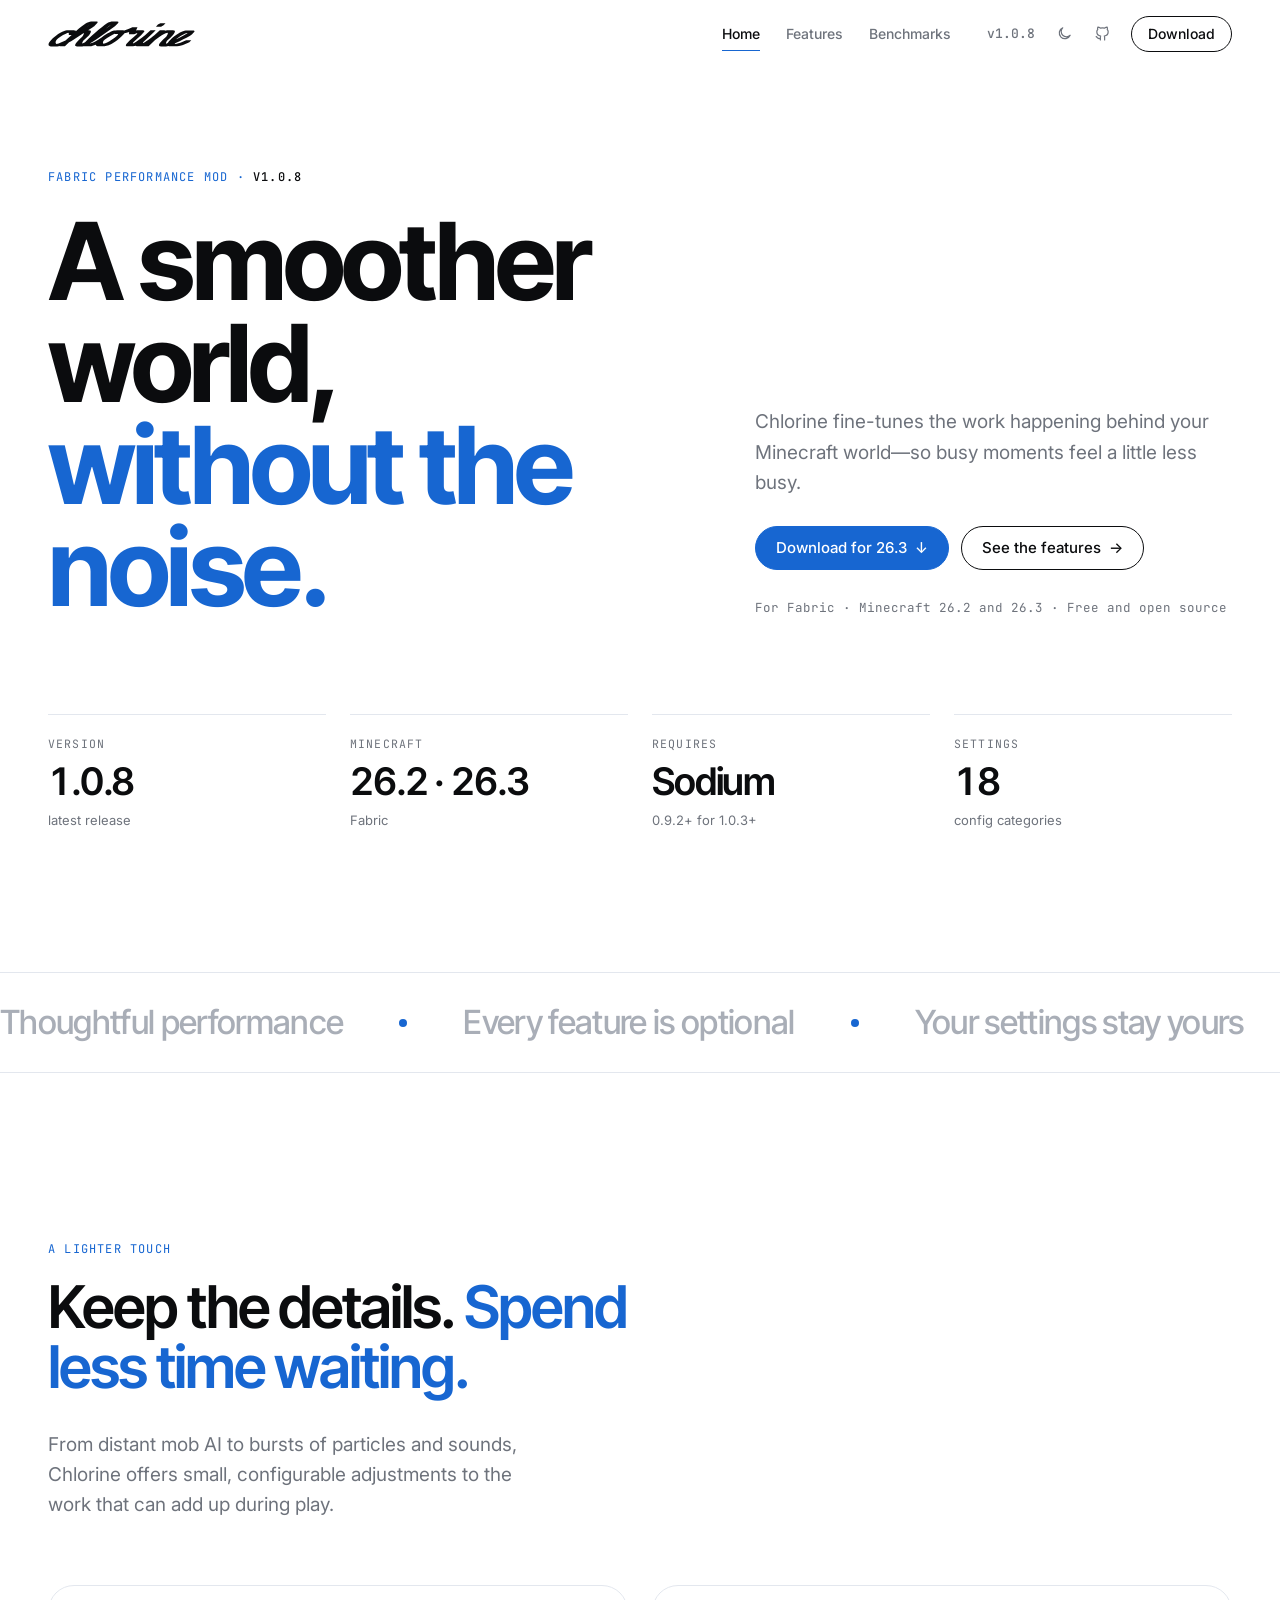
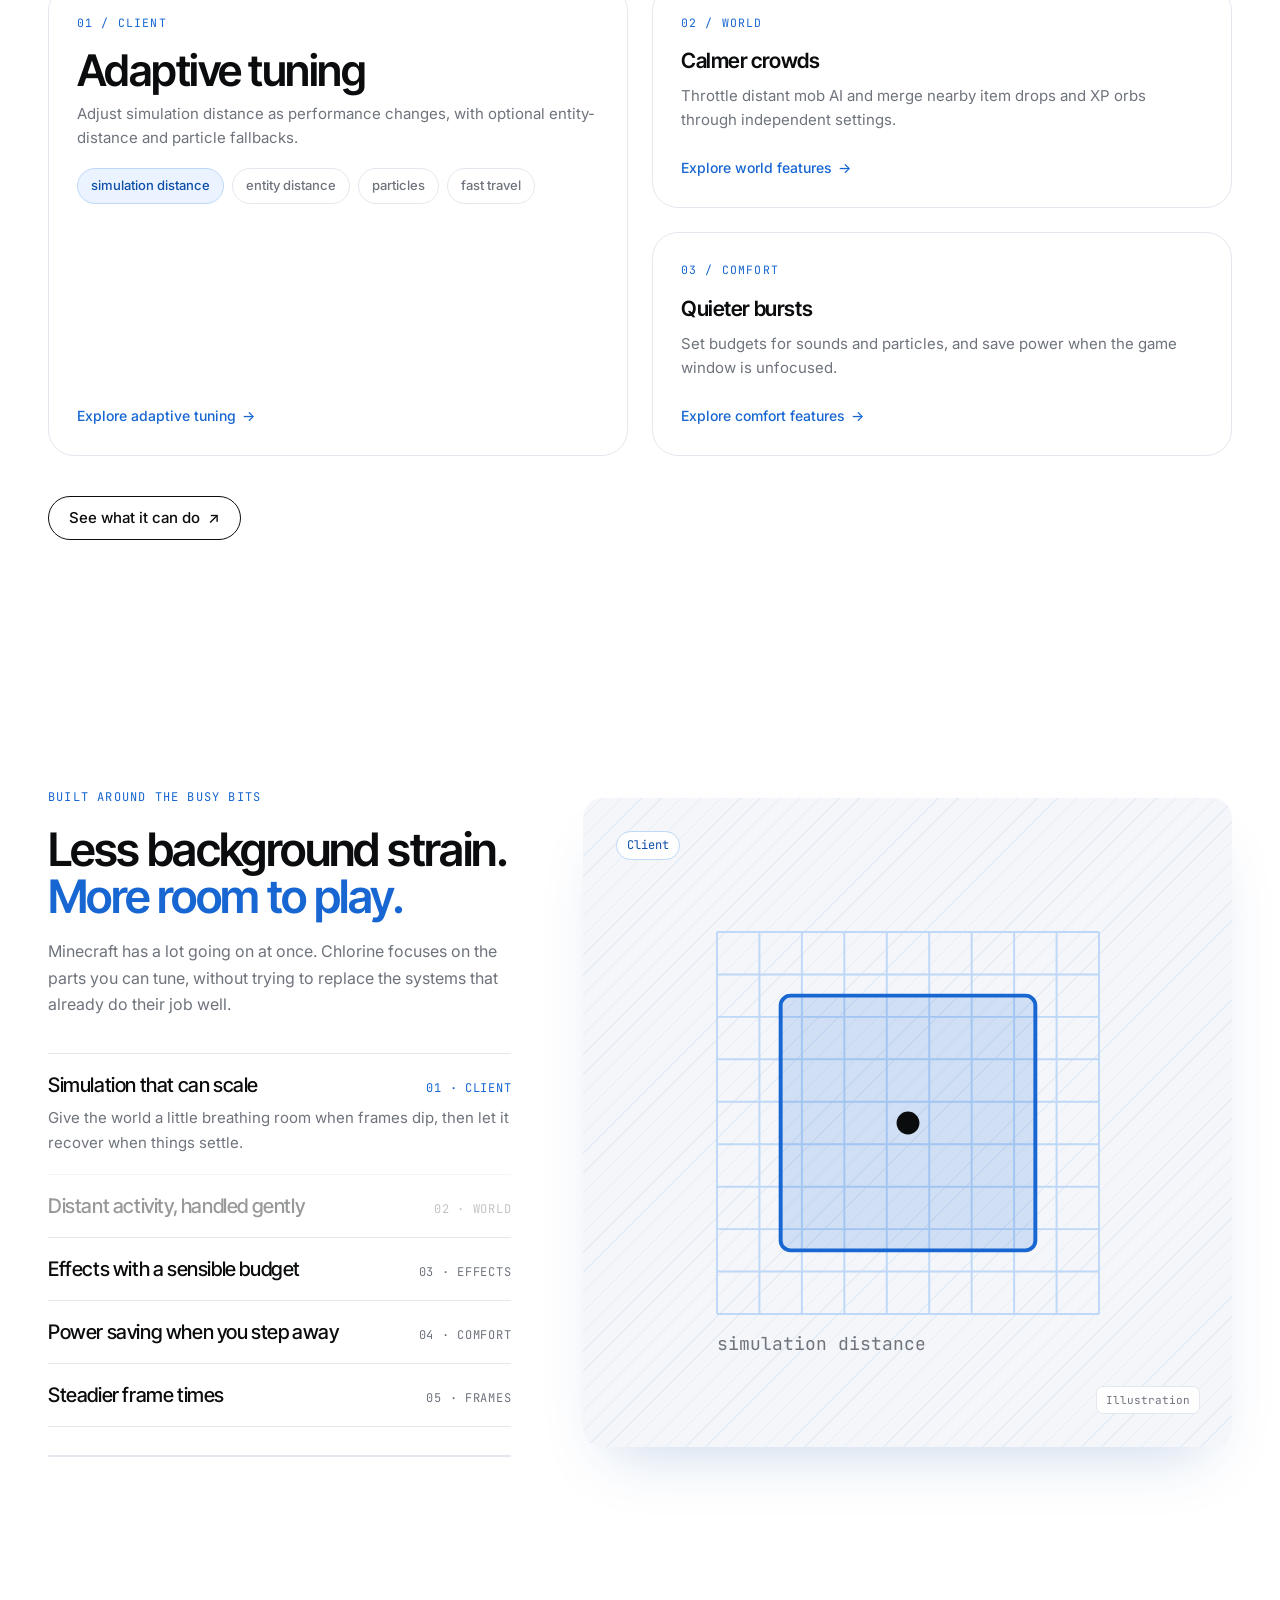
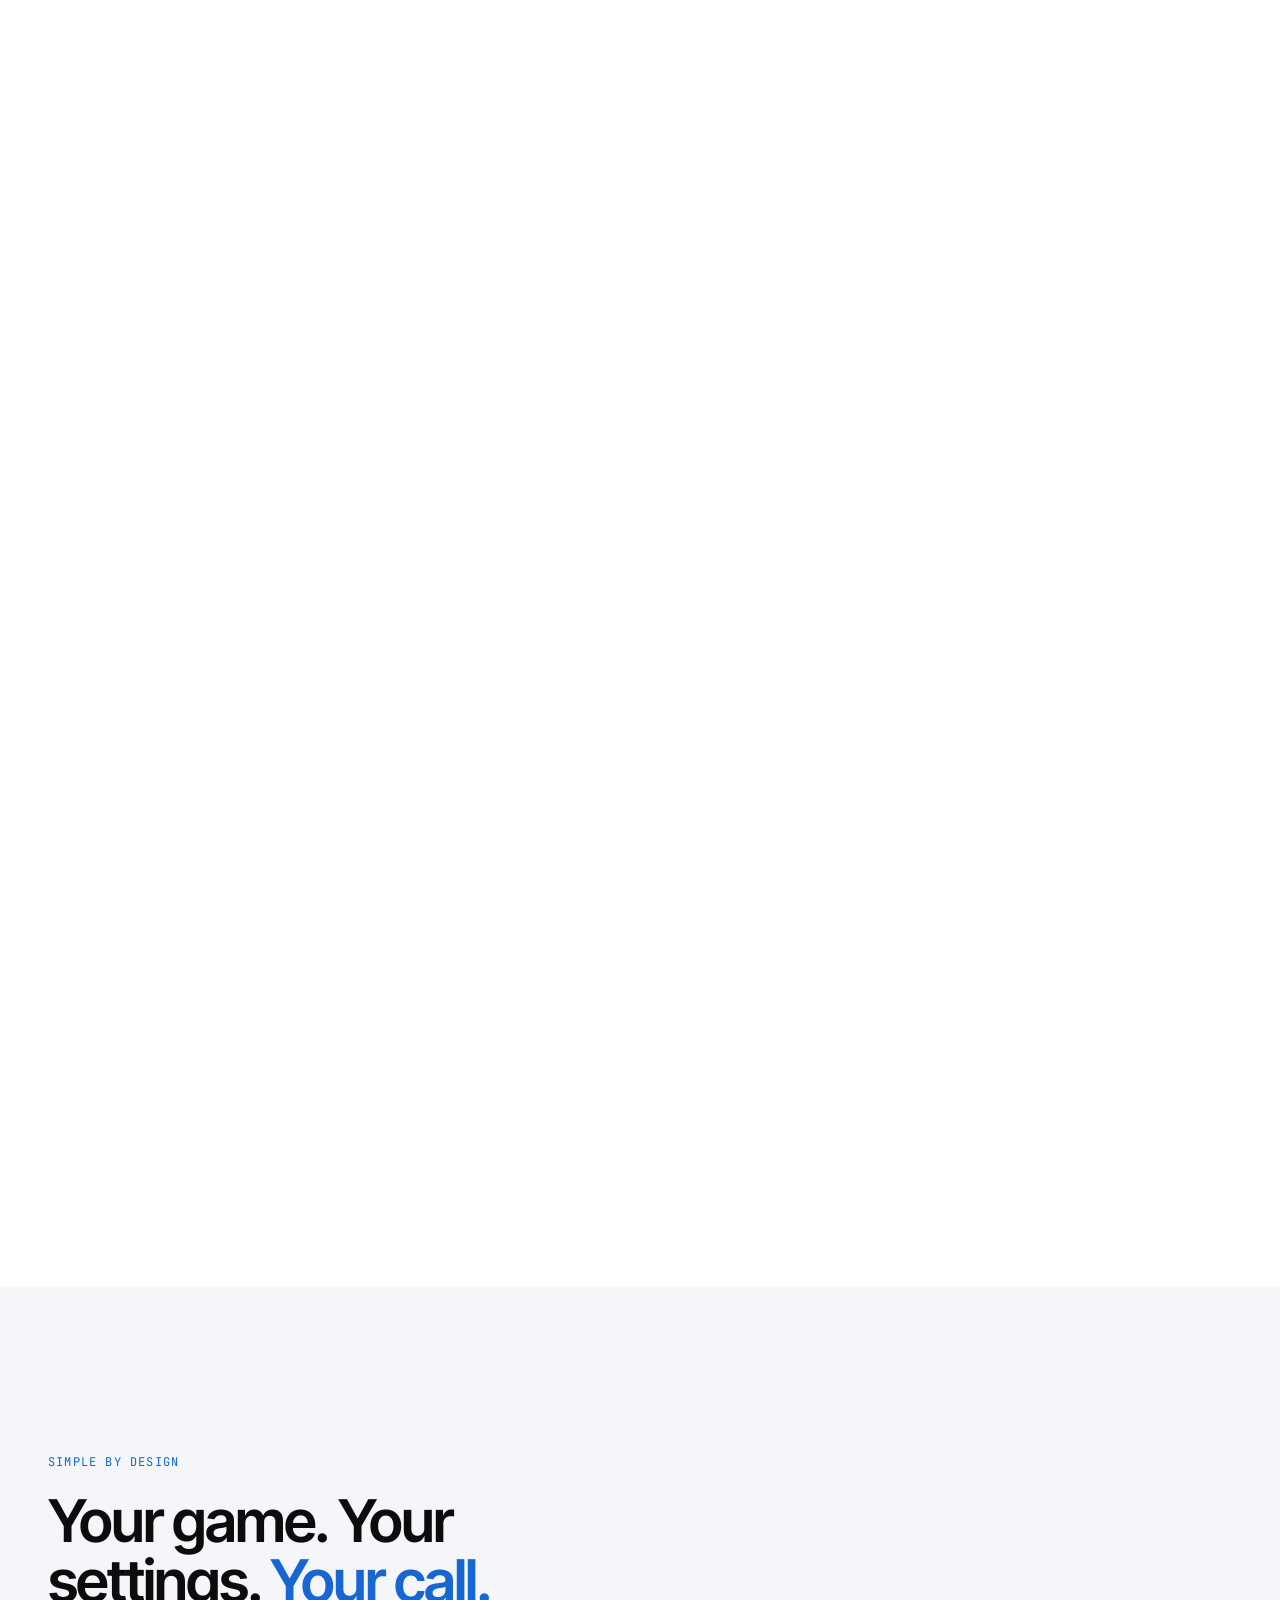
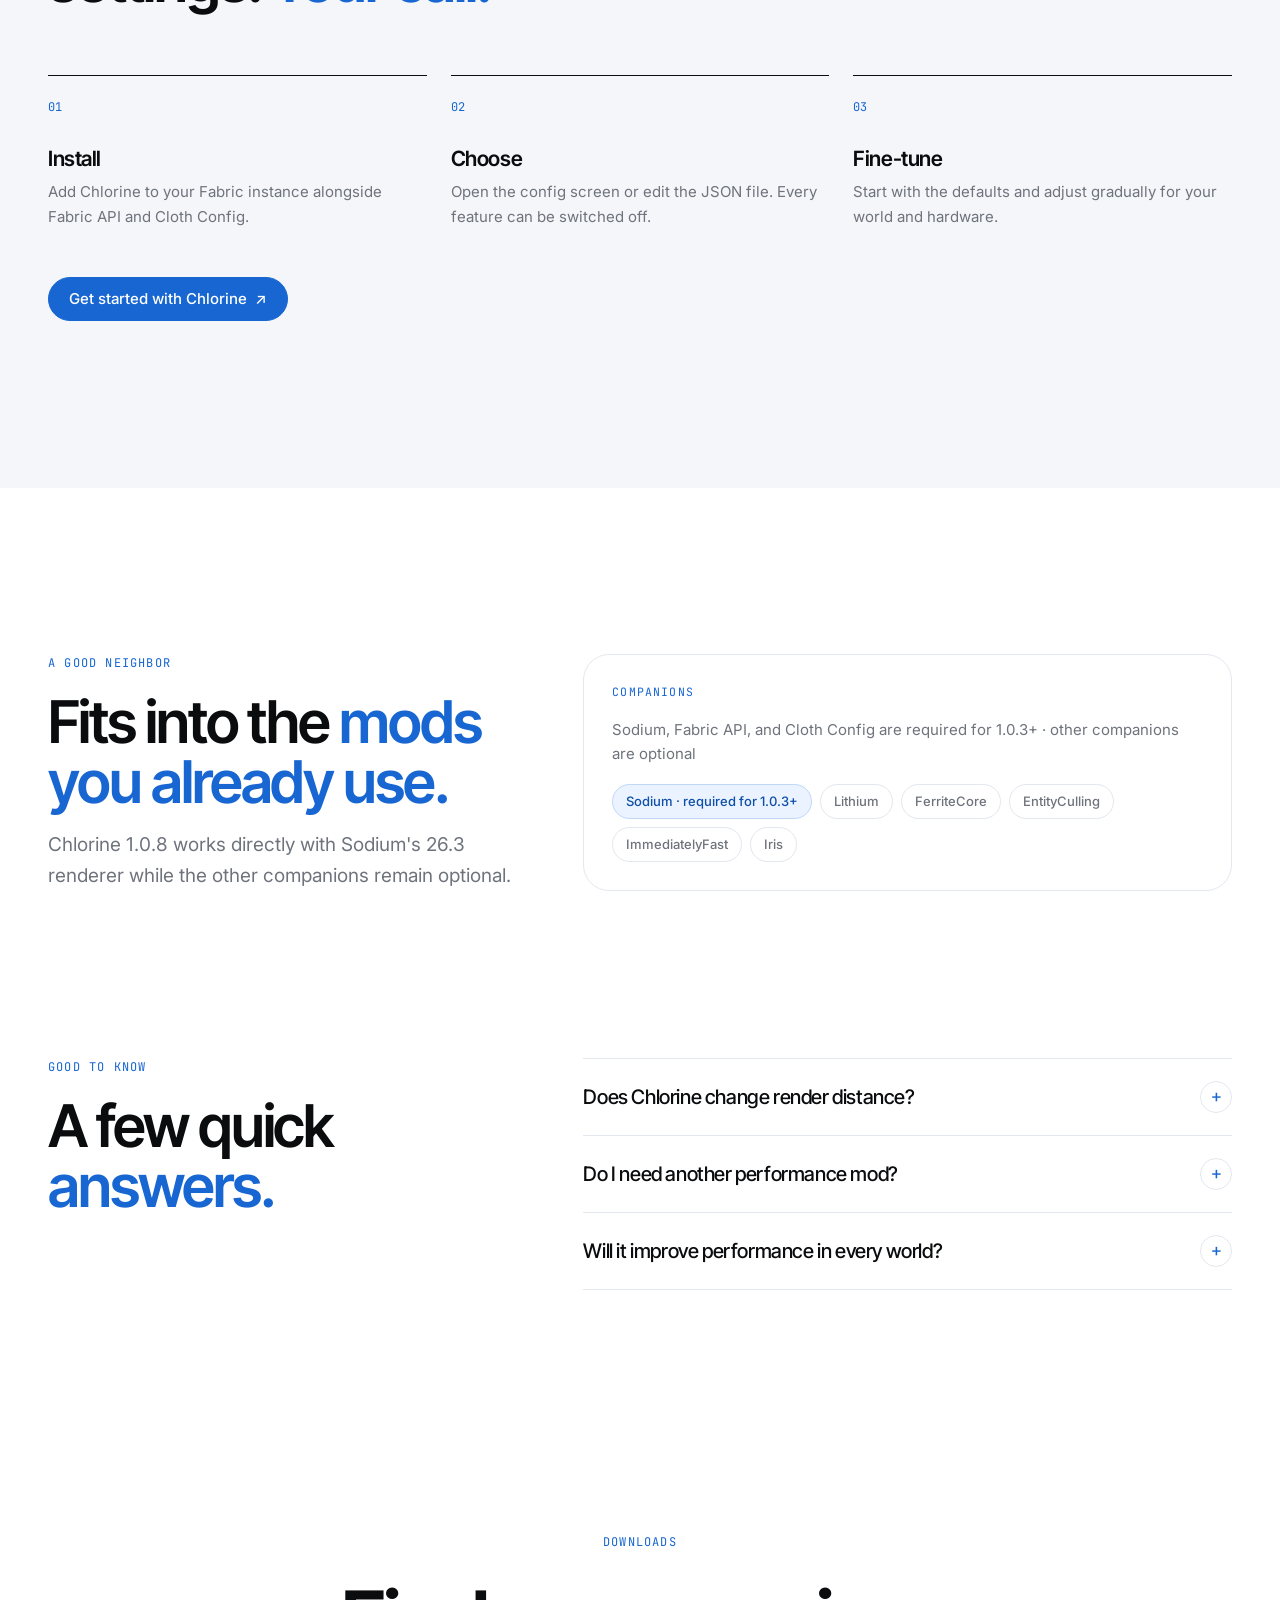
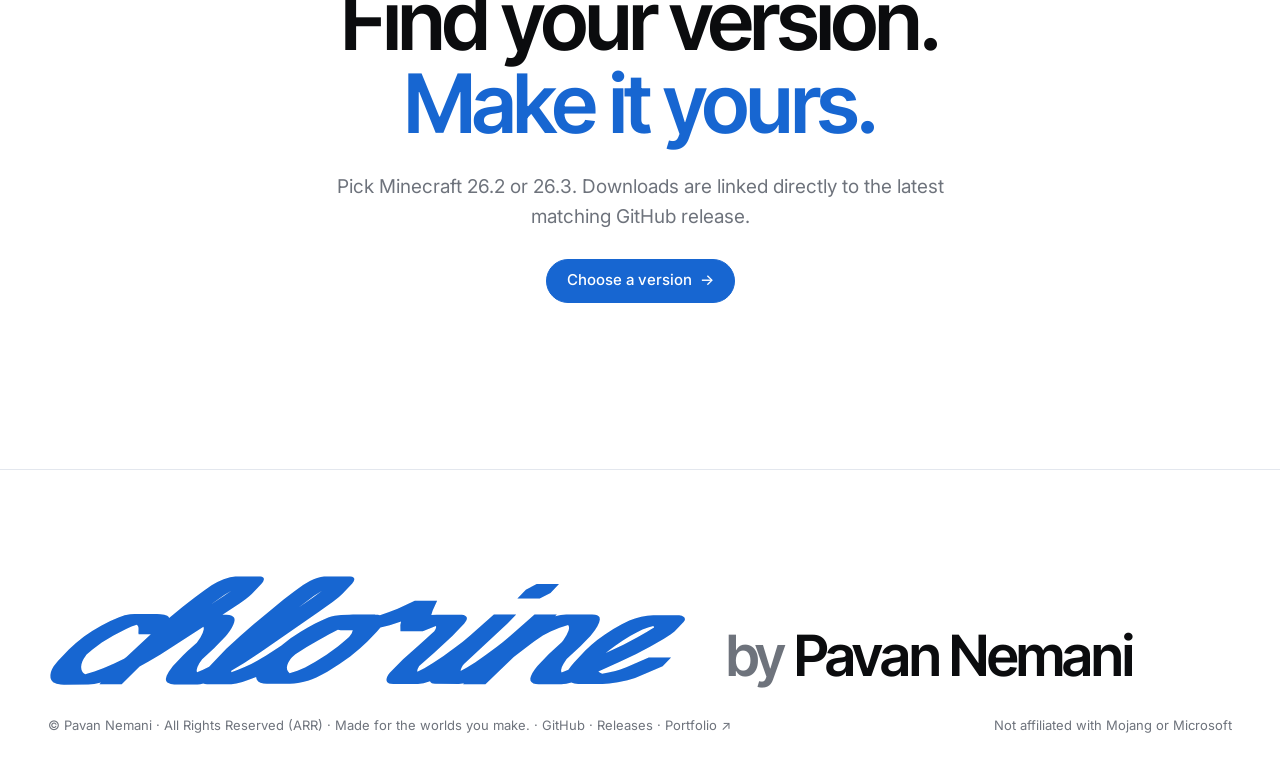
==== commit fdace208: "Remove the Transparency page Drop transparency.html, its links in the header and footer, and the cha" ====
--- a/index.html
+++ b/index.html
@@ -39,7 +39,6 @@
       <a href="index.html" aria-current="page">Home</a>
       <a href="features.html">Features</a>
       <a href="benchmarks.html">Benchmarks</a>
-      <a href="transparency.html">Transparency</a>
     </nav>
     <div class="tools">
       <span class="kbd">v1.0.8</span>
@@ -56,7 +55,6 @@
       <a href="index.html" aria-current="page">Home</a>
       <a href="features.html">Features</a>
       <a href="benchmarks.html">Benchmarks</a>
-      <a href="transparency.html">Transparency</a>
       <a href="downloads.html">Download</a>
   </nav>
 </header>
